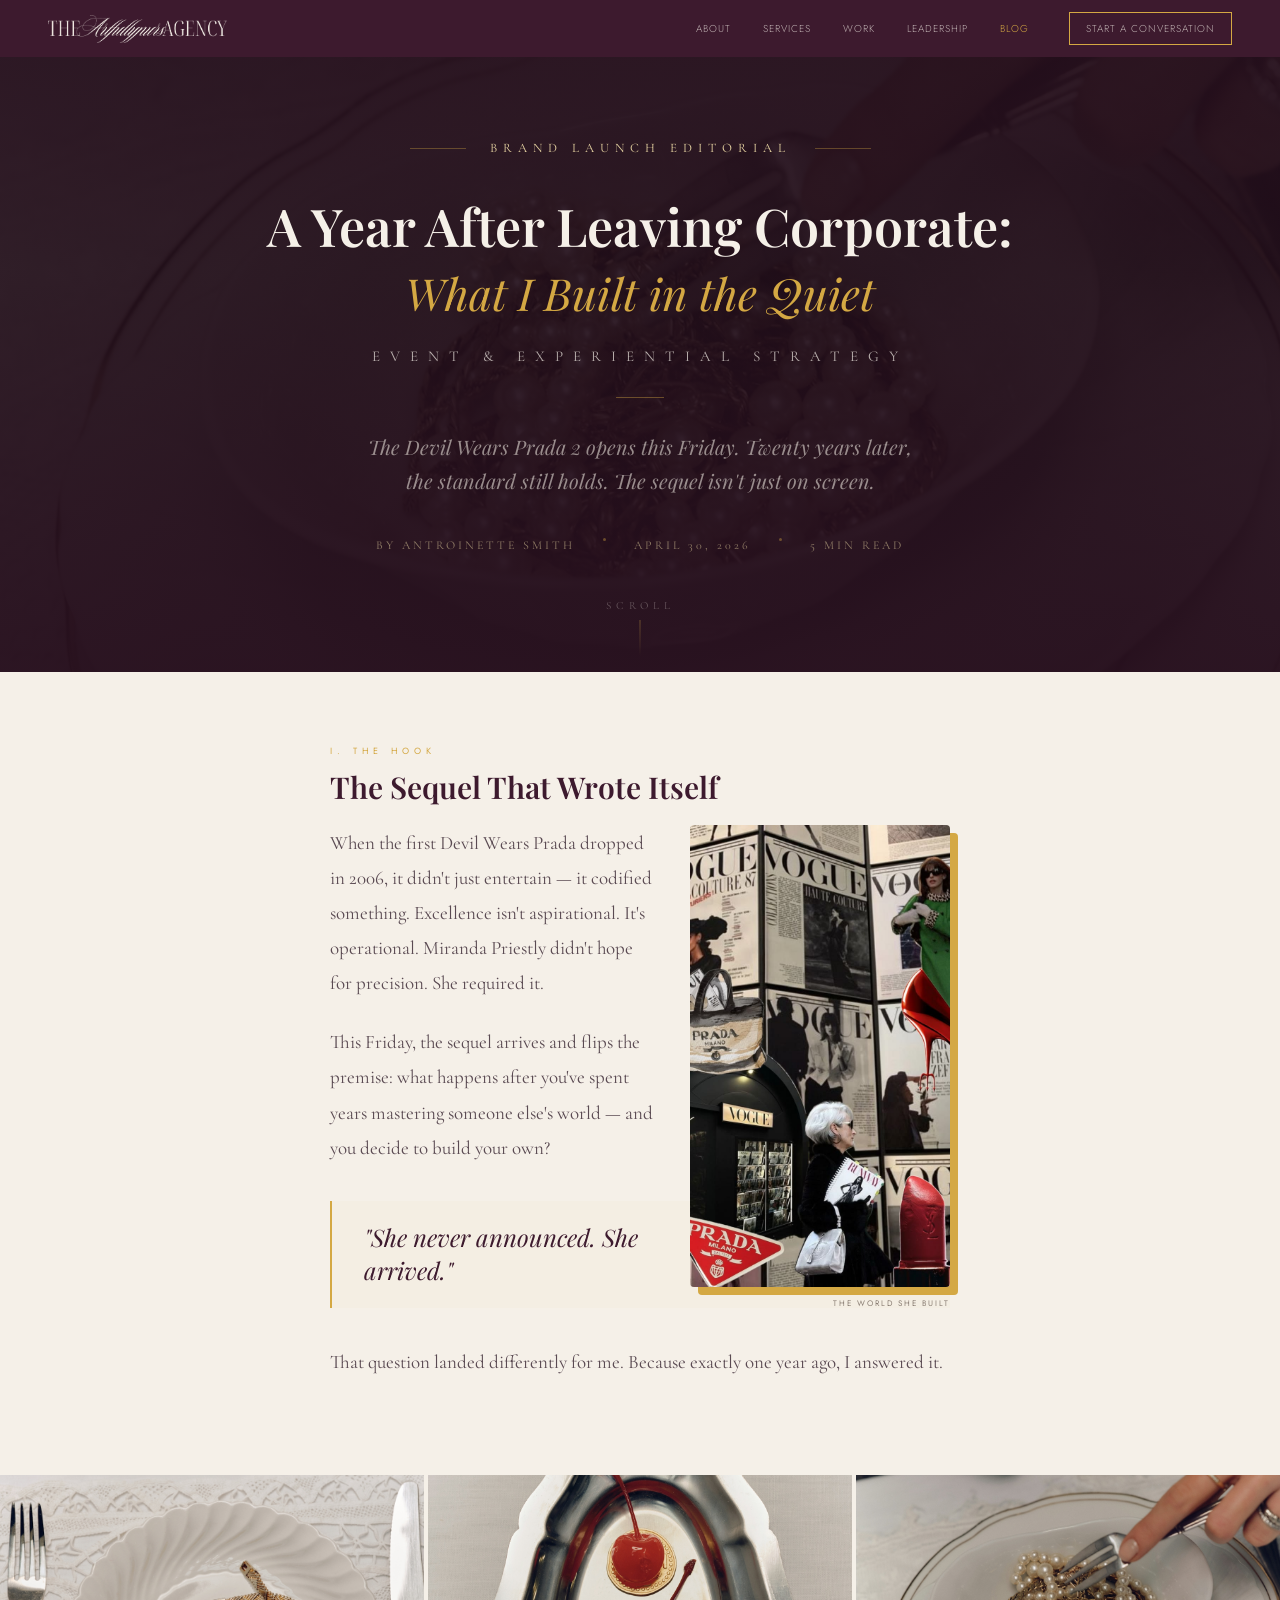
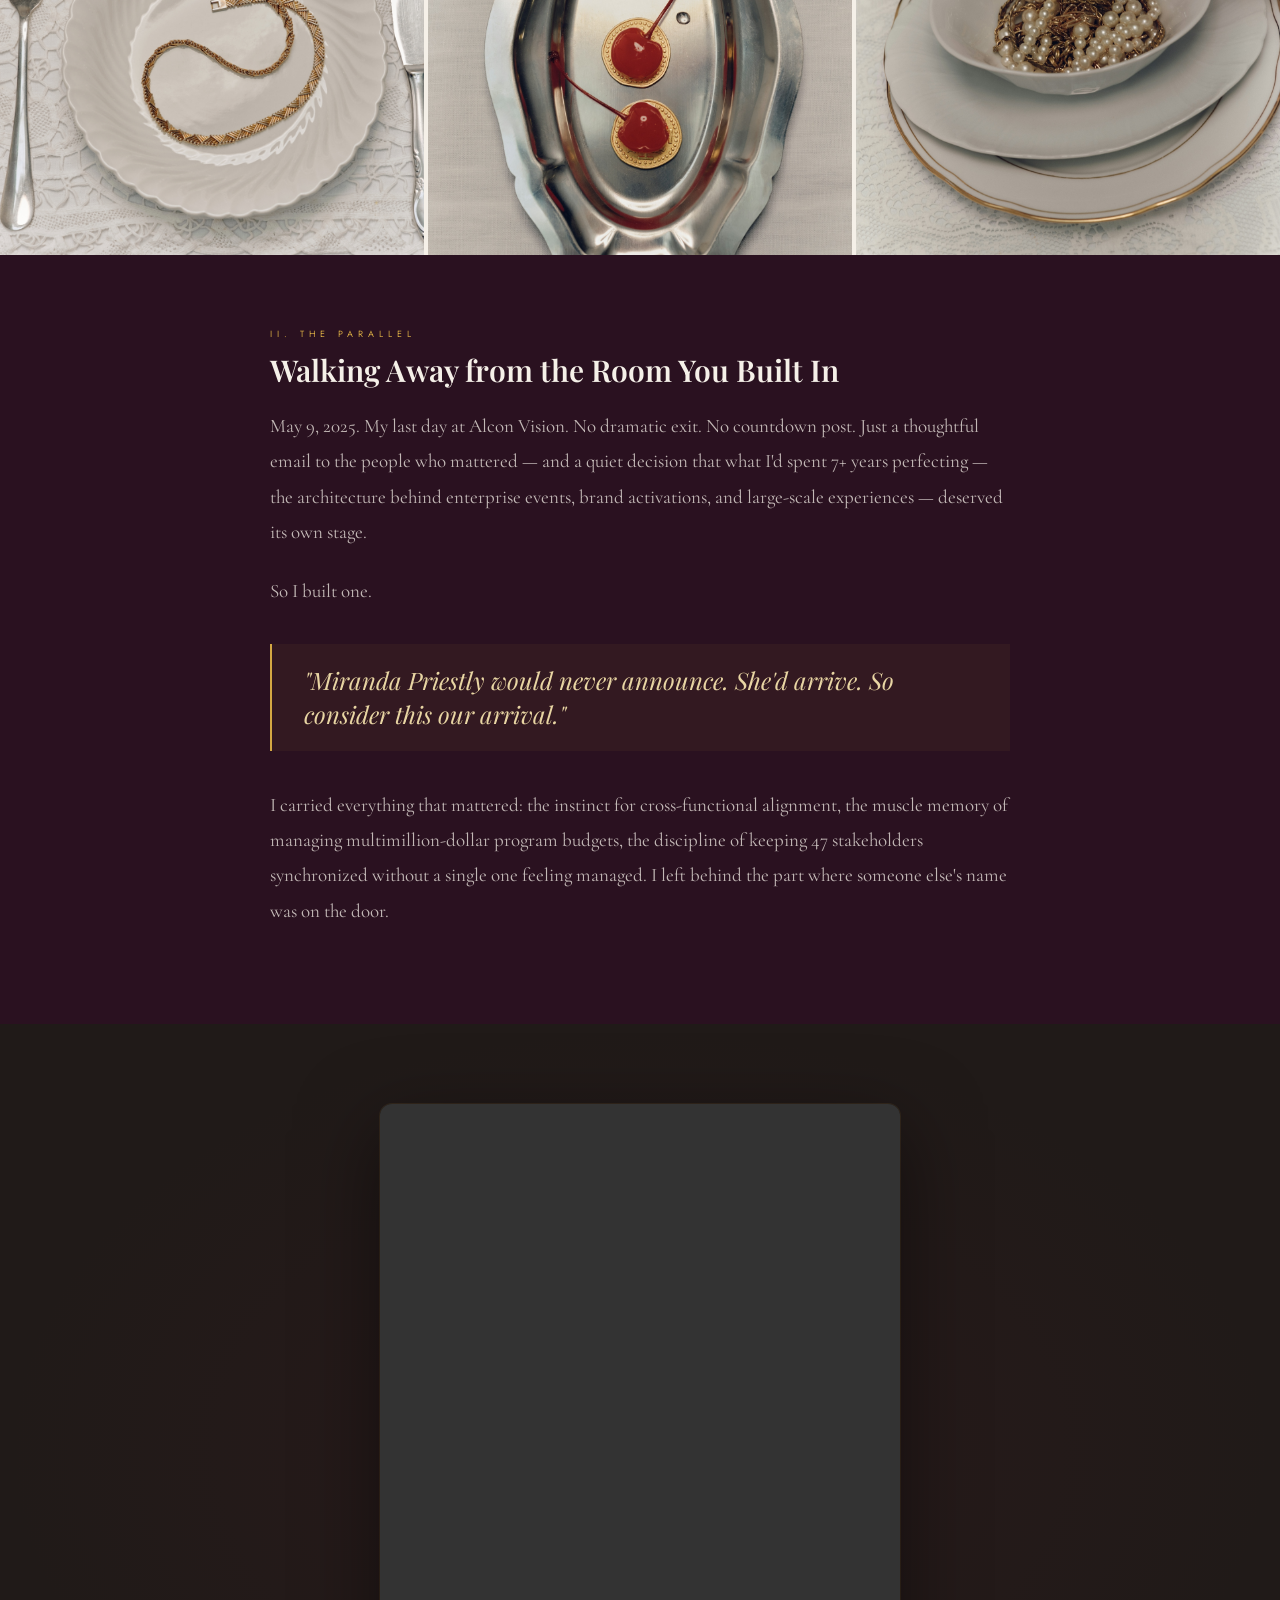
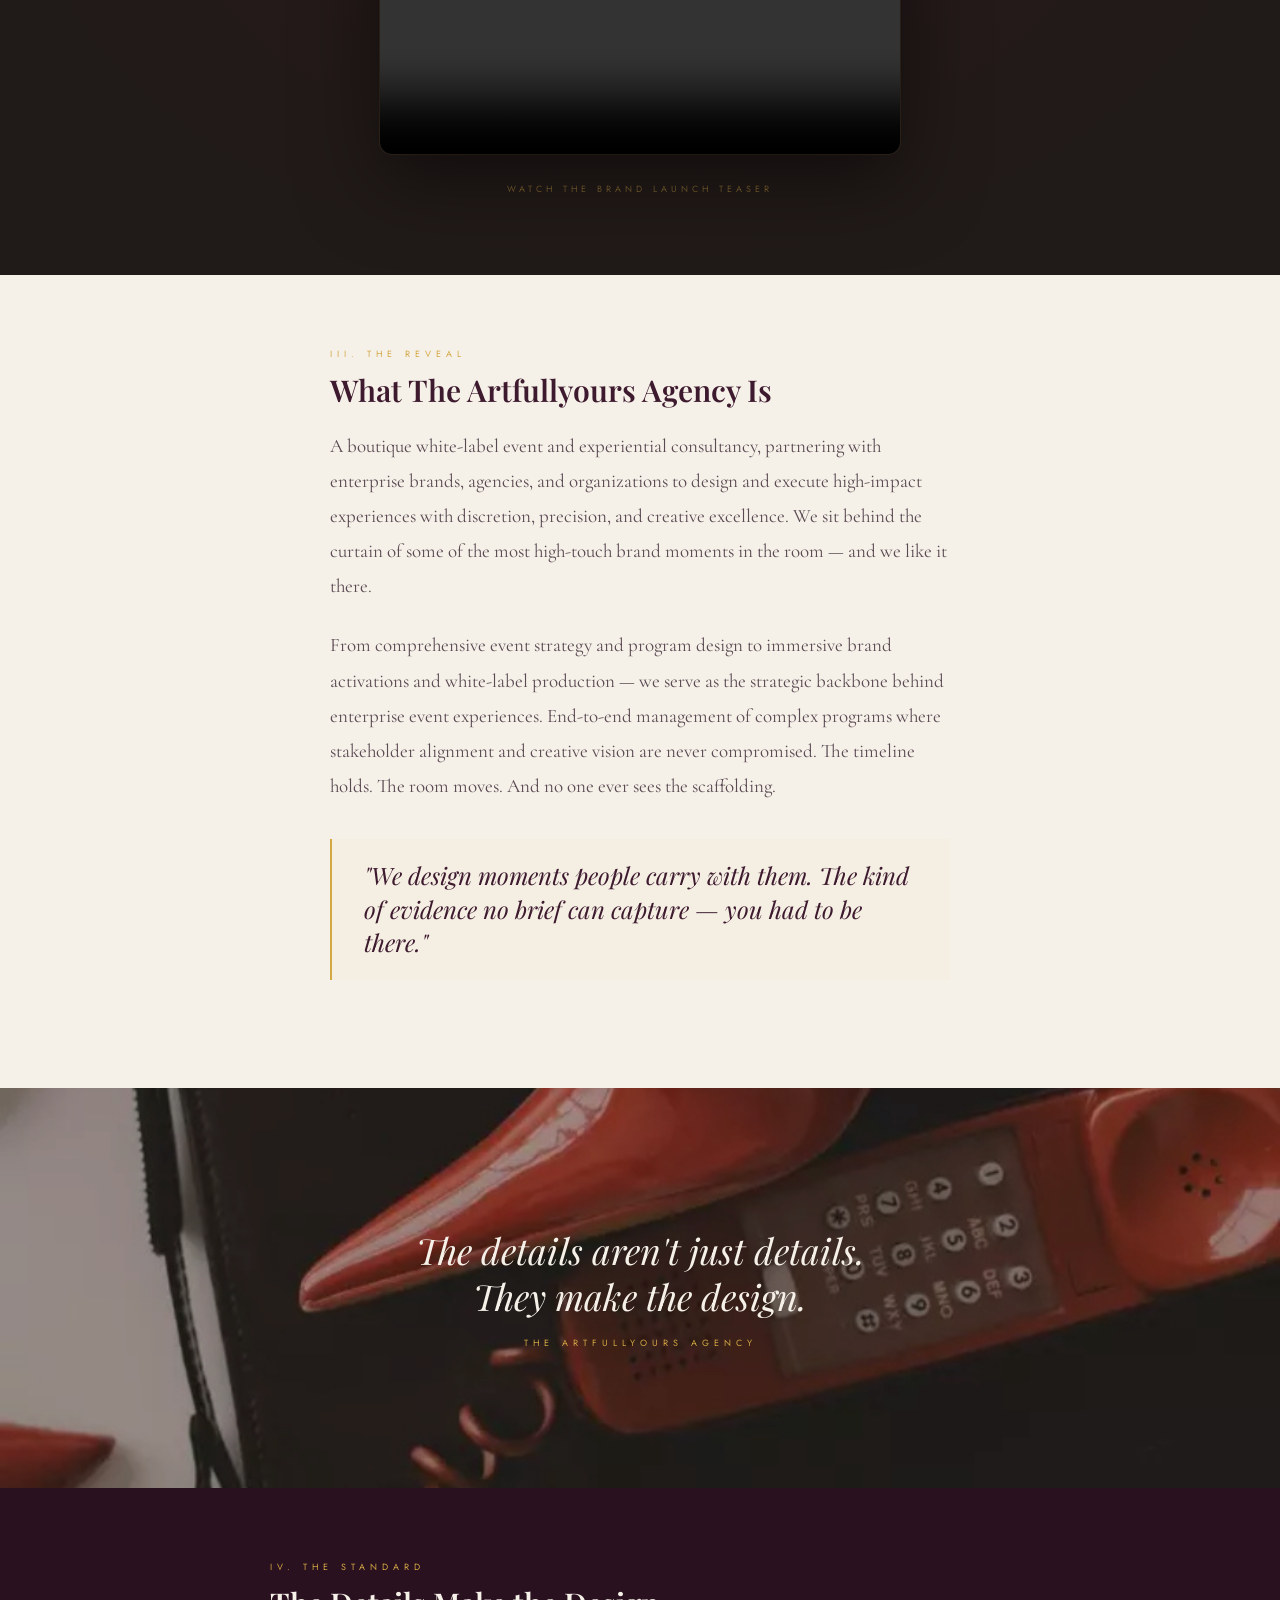
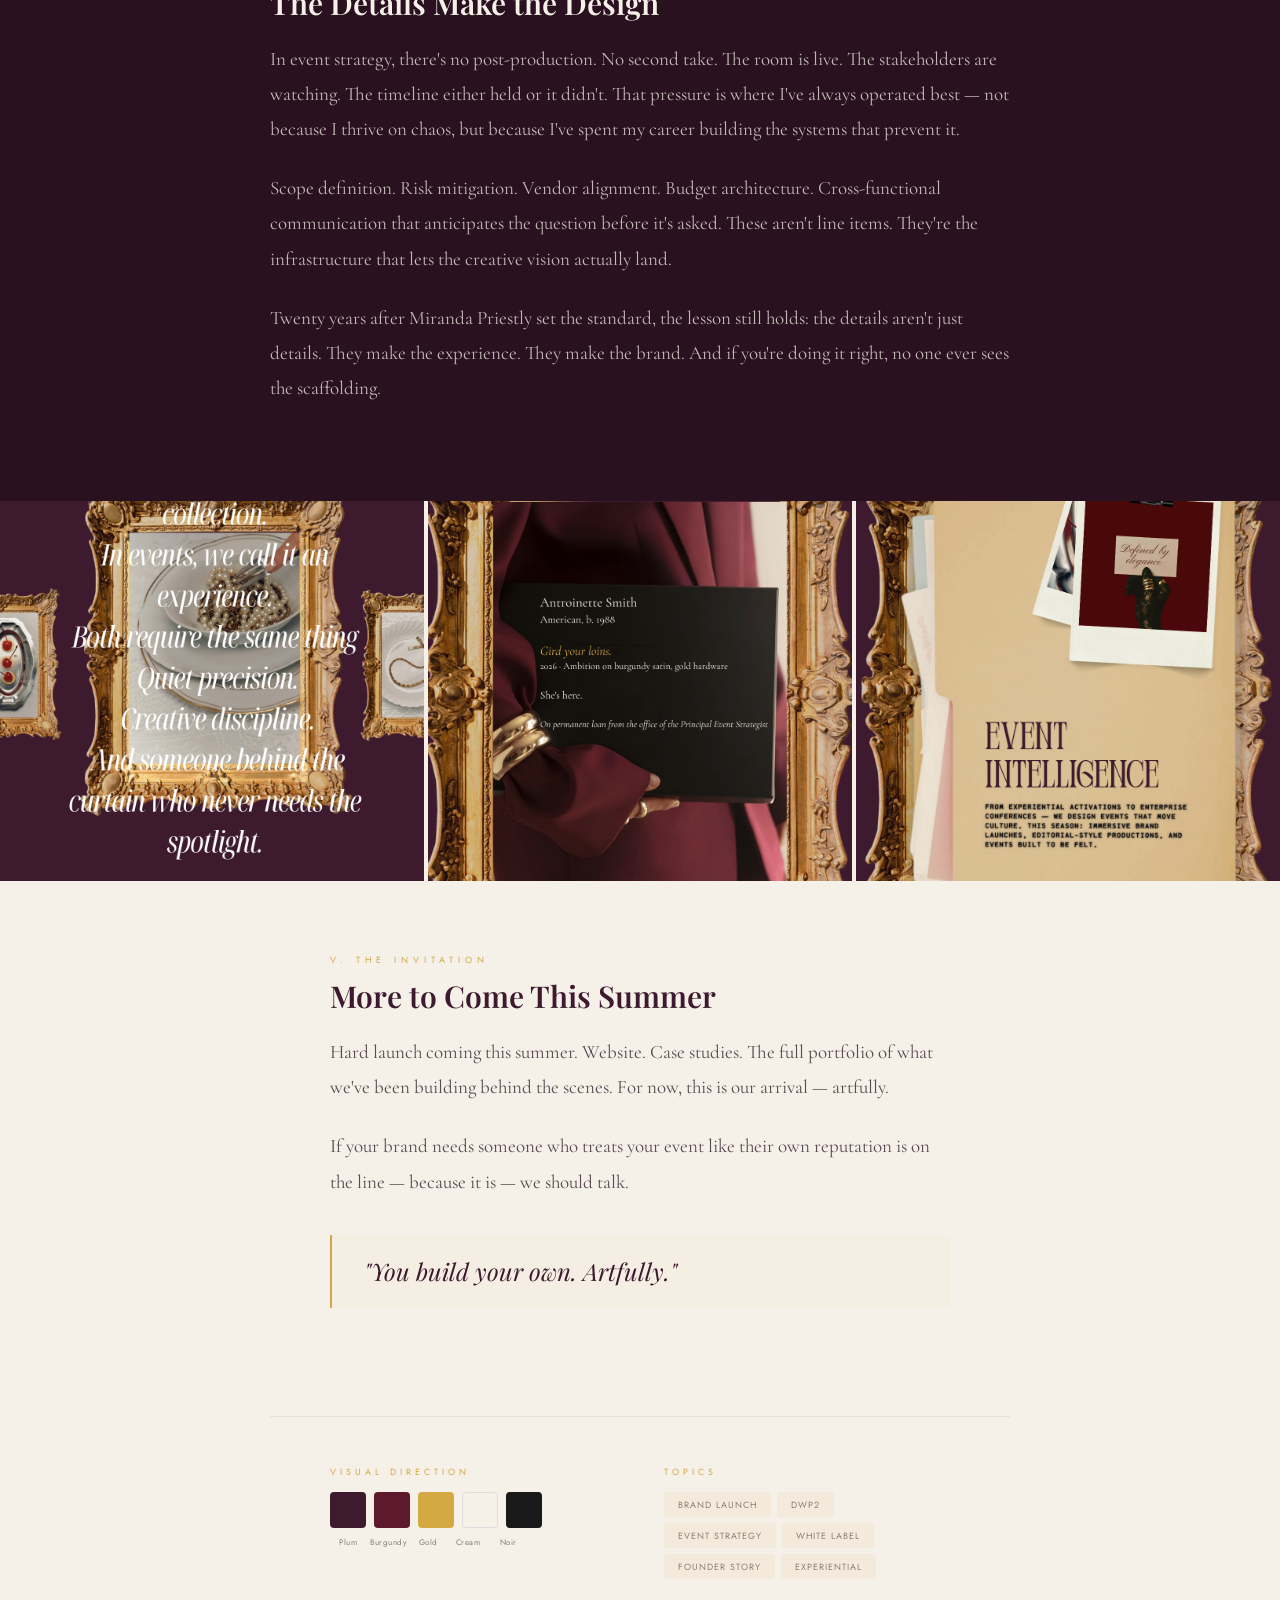
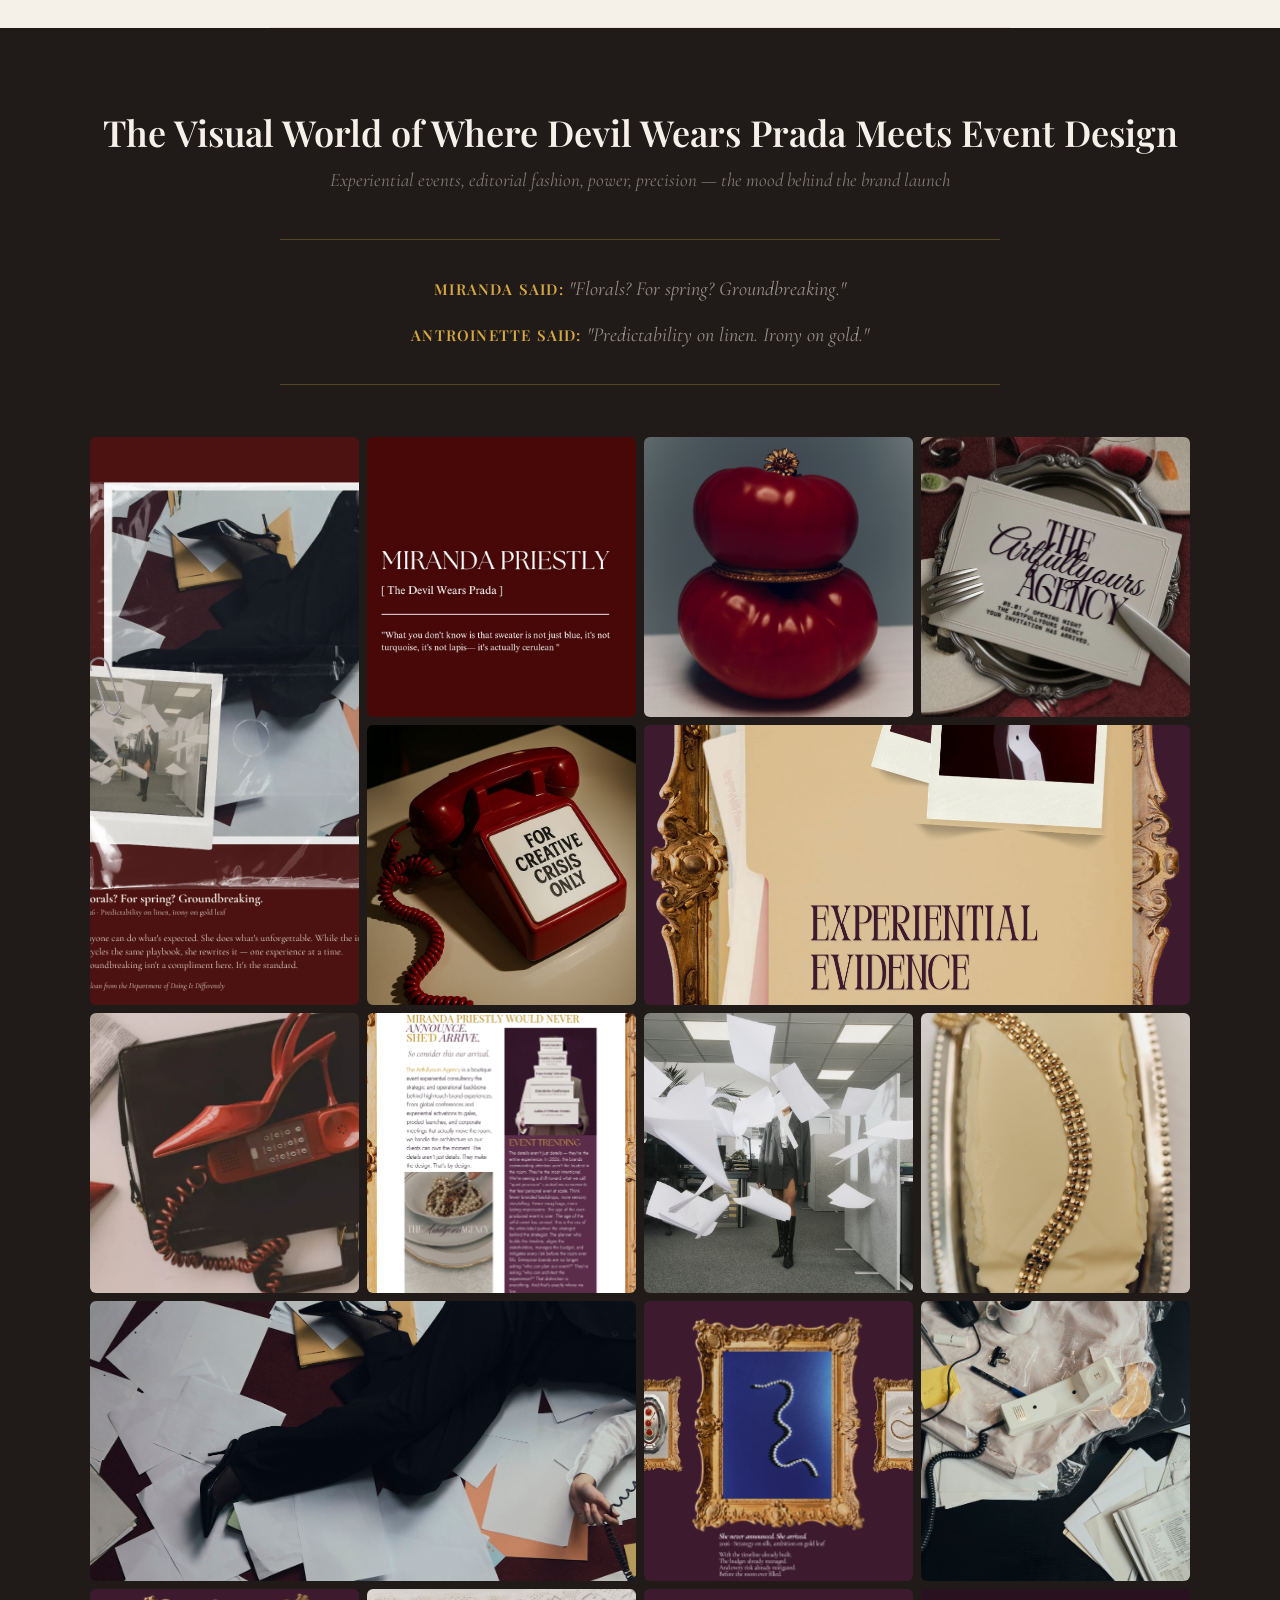
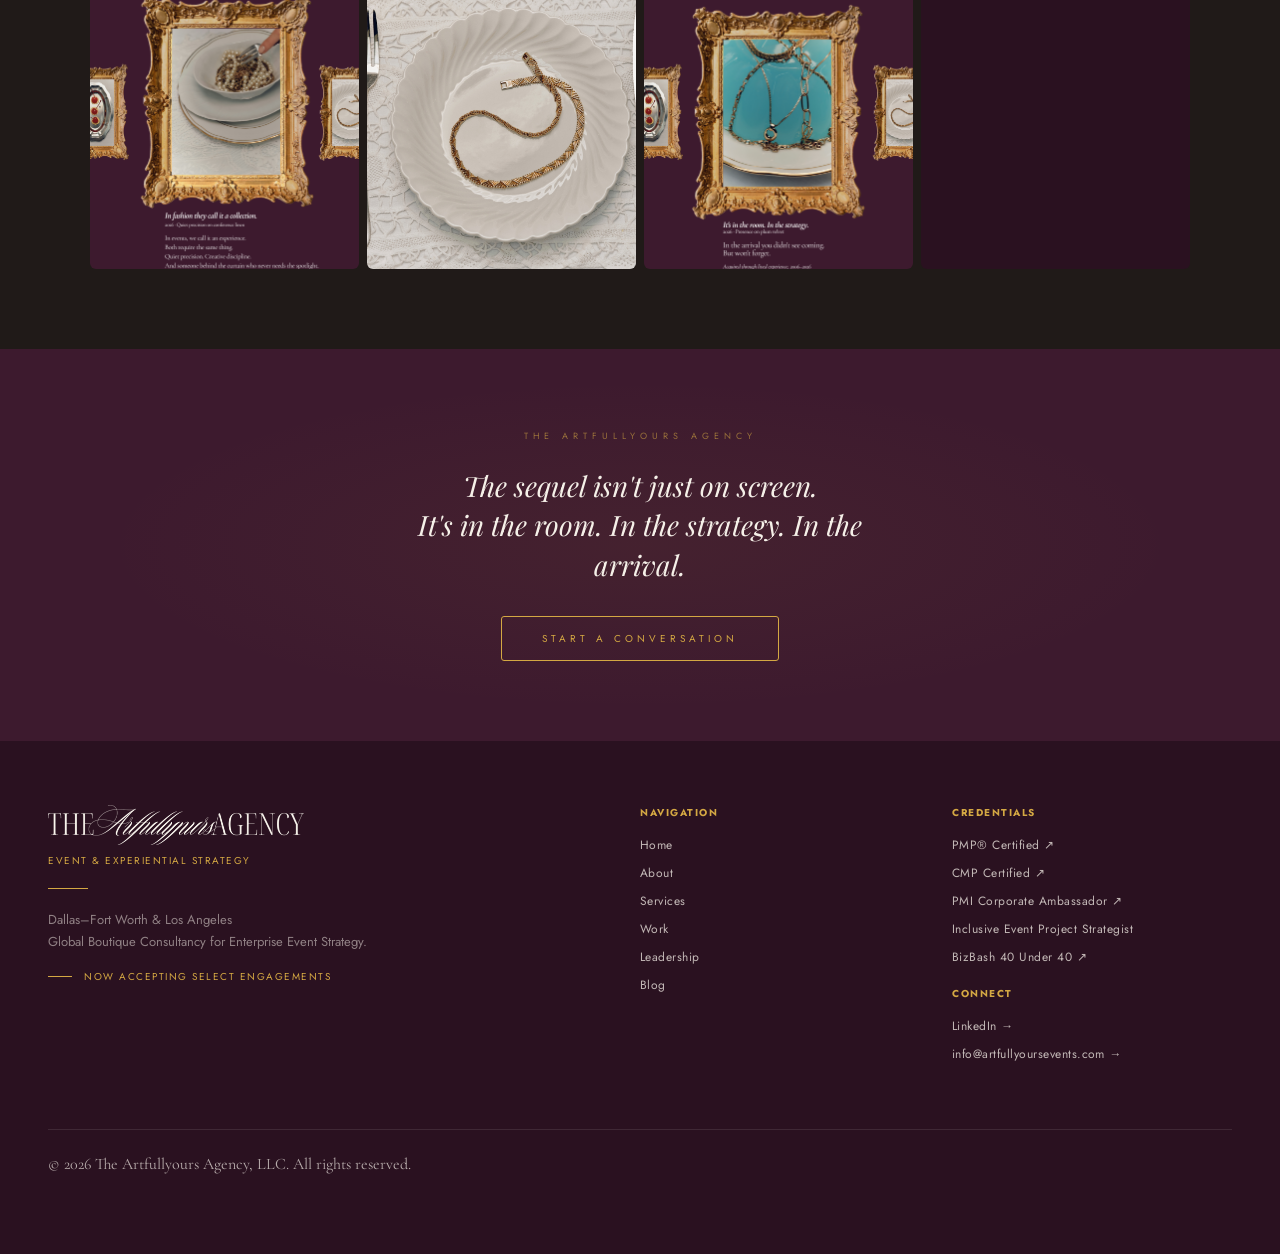
==== blog/index.html @ 6abb4729 "Add quotation marks around Antroinette quote" ====
<!DOCTYPE html>
<html lang="en">
<head>
  <!-- Google tag (gtag.js) -->
  <script async src="https://www.googletagmanager.com/gtag/js?id=G-5F2Q272PZY"></script>
  <script>
      window.dataLayer = window.dataLayer || [];
      function gtag(){dataLayer.push(arguments);}
      gtag('js', new Date());
      gtag('config', 'G-5F2Q272PZY');
  </script>
      <meta charset="UTF-8">
<meta name="viewport" content="width=device-width, initial-scale=1.0">
<title>A Year After Leaving Corporate: What I Built in the Quiet | The Artfullyours Agency</title>
<meta name="description" content="The Devil Wears Prada 2 opens this Friday. Twenty years later, the standard still holds. The sequel isn't just on screen — it's in the room. A brand launch editorial by Antroinette Smith, Founder of The Artfullyours Agency.">
<meta property="og:title" content="A Year After Leaving Corporate: What I Built in the Quiet">
<meta property="og:description" content="The Devil Wears Prada 2 opens this Friday. The sequel isn't just on screen. A brand launch editorial by The Artfullyours Agency.">
<meta property="og:type" content="article">
<meta property="og:site_name" content="The Artfullyours Agency">
<link rel="icon" type="image/png" href="[data-uri]" />
<style>
  @import url('https://fonts.googleapis.com/css2?family=Cormorant+Garamond:ital,wght@0,300;0,400;0,500;0,600;0,700;1,300;1,400&family=Playfair+Display:ital,wght@0,400;0,500;0,600;0,700;0,800;1,400;1,500&family=Jost:wght@300;400;500;600&display=swap');

  :root {
    --plum: #3D1A2E;
    --plum-deep: #2A1120;
    --burgundy: #5C1A2A;
    --cream: #F5F0E8;
    --cream-dark: #E8DFD0;
    --gold: #D4A843;
    --gold-pale: #E8D5A3;
    --noir: #1A1A1A;
    --noir-warm: #201A18;
    --warm-gray: #8A7E74;
    --body-text: #5a4a52;
  }

  * { margin: 0; padding: 0; box-sizing: border-box; }

  body {
    background: var(--cream);
    color: var(--plum);
    font-family: 'Cormorant Garamond', Georgia, serif;
    -webkit-font-smoothing: antialiased;
  }

  /* ===== SITE HEADER (matches main site) ===== */
  .site-header {
    position: fixed; top: 0; left: 0; right: 0; z-index: 100;
    background: var(--plum);
    padding: 12px 0;
    transition: all 0.5s;
  }
  .header-inner {
    max-width: 1280px; margin: 0 auto;
    padding: 0 24px;
    display: flex; align-items: center; justify-content: space-between;
  }
  @media (min-width: 768px) { .header-inner { padding: 0 48px; } }
  .nav-logo-img { height: 28px; width: auto; display: block; }
  .site-nav {
    display: flex; align-items: center; gap: 20px;
  }
  @media (min-width: 1280px) { .site-nav { gap: 32px; } }
  .site-nav a {
    font-family: 'Jost', sans-serif; font-size: 10px;
    letter-spacing: 0.1em; text-transform: uppercase;
    font-weight: 300; white-space: nowrap;
    color: rgba(245,240,232,0.7); text-decoration: none;
    transition: color 0.3s;
  }
  .site-nav a:hover { color: var(--gold-pale); }
  .site-nav a.active { color: var(--gold); }
  .nav-cta {
    font-family: 'Jost', sans-serif; font-size: 10px;
    letter-spacing: 0.1em; text-transform: uppercase;
    font-weight: 300; white-space: nowrap;
    color: var(--gold); background: transparent;
    padding: 8px 16px; text-decoration: none;
    border: 1px solid var(--gold);
    transition: all 0.3s; margin-left: 8px;
  }
  .nav-cta:hover { background: var(--gold); color: var(--plum); }
  .mobile-toggle { display: none; }
  @media (max-width: 1023px) {
    .site-nav { display: none; }
    .mobile-toggle {
      display: flex; flex-direction: column; gap: 6px; padding: 4px;
      background: none; border: none; cursor: pointer;
    }
    .mobile-toggle span {
      display: block; height: 1px; width: 24px;
      background: rgba(245,240,232,0.7);
    }
    .nav-cta-desktop { display: none; }
  }

  /* ===== CINEMATIC HERO (matches main site) ===== */
  .hero-cinematic {
    min-height: 620px;
    display: flex; align-items: center; justify-content: center;
    text-align: center;
    position: relative;
    overflow: hidden;
    padding: 140px 60px 120px;
    background: var(--plum-deep);
  }
  .hero-cinematic__bg {
    position: absolute; inset: 0;
    background: url('images/eat-rich-gold.jpg') center 30% / cover no-repeat;
    filter: brightness(0.3) saturate(0.7);
    transform: scale(1.05);
    transition: transform 8s ease-out;
  }
  .hero-cinematic::after {
    content: '';
    position: absolute; inset: 0;
    background: linear-gradient(180deg, rgba(42,17,32,0.85) 0%, rgba(42,17,32,0.7) 40%, rgba(42,17,32,0.9) 100%);
    pointer-events: none;
  }
  .hero-cinematic__content {
    position: relative; z-index: 2;
    max-width: 860px; margin: 0 auto;
  }
  .hero-kicker {
    font-family: 'Cormorant Garamond', serif; font-size: 13px;
    letter-spacing: 6px; text-transform: uppercase; color: var(--gold-pale);
    margin-bottom: 40px;
    position: relative;
    display: flex; align-items: center; justify-content: center; gap: 24px;
  }
  .hero-kicker::before, .hero-kicker::after {
    content: ''; width: 56px; height: 1px; background: var(--gold); opacity: 0.35;
  }
  .hero-cinematic h1 {
    font-family: 'Playfair Display', serif; font-size: 52px; font-weight: 600;
    color: var(--cream); line-height: 1.15; margin-bottom: 28px;
    max-width: 780px; margin-left: auto; margin-right: auto;
    position: relative;
  }
  .hero-cinematic h1 em {
    font-style: italic; color: var(--gold);
    display: block; margin-top: 12px;
    font-size: 0.85em; font-weight: 400;
  }
  .hero-subtitle {
    font-family: 'Cormorant Garamond', serif; font-size: 15px;
    letter-spacing: 10px; text-transform: uppercase;
    color: var(--cream); opacity: 0.7;
    margin-bottom: 32px;
  }
  .hero-divider {
    width: 48px; height: 1px;
    background: var(--gold); opacity: 0.4;
    margin: 0 auto 32px;
  }
  .hero-deck {
    font-family: 'Playfair Display', serif; font-size: 20px;
    font-style: italic; color: rgba(245,240,232,0.55); line-height: 1.7;
    max-width: 560px; margin: 0 auto 40px;
    position: relative;
  }
  .hero-meta {
    display: flex; gap: 28px; justify-content: center;
    font-family: 'Cormorant Garamond', serif; font-size: 12px;
    letter-spacing: 3px; text-transform: uppercase; color: rgba(232,213,163,0.55);
    position: relative;
  }
  .hero-meta span { display: flex; align-items: center; gap: 8px; }
  .hero-meta .dot { width: 3px; height: 3px; border-radius: 50%; background: var(--gold); opacity: 0.4; }
  .hero-scroll {
    position: absolute; bottom: 16px; left: 50%; transform: translateX(-50%);
    z-index: 2;
    font-family: 'Cormorant Garamond', serif; font-size: 11px;
    letter-spacing: 5px; text-transform: uppercase;
    color: rgba(245,240,232,0.3);
    display: flex; flex-direction: column; align-items: center; gap: 8px;
  }
  .hero-scroll::after {
    content: ''; width: 1px; height: 36px;
    background: linear-gradient(to bottom, rgba(212,168,67,0.4), transparent);
  }

  /* ===== VIDEO HERO SECTION ===== */
  .video-section {
    background: var(--noir-warm);
    padding: 80px 60px;
    position: relative;
  }
  .video-section::before {
    content: '';
    position: absolute; inset: 0;
    background: radial-gradient(ellipse at center, rgba(92,26,42,0.15) 0%, transparent 70%);
    pointer-events: none;
  }
  .video-container {
    max-width: 520px; margin: 0 auto;
    position: relative;
  }
  .video-frame {
    border-radius: 12px; overflow: hidden;
    box-shadow: 0 24px 80px rgba(0,0,0,0.5), 0 0 0 1px rgba(212,168,67,0.1);
    position: relative;
    aspect-ratio: 4/5;
    background: var(--noir);
  }
  .video-frame video {
    width: 100%; height: 100%; object-fit: cover;
    display: block;
  }
  .video-caption {
    text-align: center; margin-top: 28px;
    font-family: 'Jost', sans-serif; font-size: 9px;
    letter-spacing: 4px; text-transform: uppercase; color: rgba(212,168,67,0.5);
  }

  /* ===== ARTICLE SECTIONS ===== */
  .article-section {
    max-width: 740px; margin: 0 auto;
    padding: 72px 60px;
  }
  .editorial-float {
    float: right; width: 260px; margin: 0 0 20px 32px;
    position: relative;
  }
  .editorial-float img {
    width: 100%; display: block; border-radius: 4px;
    box-shadow: 8px 8px 0 var(--gold);
  }
  .editorial-float-caption {
    font-family: 'Jost', sans-serif; font-size: 8px;
    letter-spacing: 2px; text-transform: uppercase; color: var(--warm-gray);
    margin-top: 10px; text-align: right;
  }
  .article-section.on-dark {
    max-width: 100%; background: var(--plum-deep);
    color: var(--cream);
  }
  .article-section.on-dark .section-inner {
    max-width: 740px; margin: 0 auto;
  }
  .section-kicker {
    font-family: 'Jost', sans-serif; font-size: 9px;
    letter-spacing: 5px; text-transform: uppercase; color: var(--gold);
    margin-bottom: 12px;
  }
  .section-title {
    font-family: 'Playfair Display', serif; font-size: 30px;
    font-weight: 600; color: var(--plum); margin-bottom: 20px; line-height: 1.2;
  }
  .on-dark .section-title { color: var(--cream); }
  .body-text {
    font-size: 19px; color: var(--body-text); line-height: 1.85; margin-bottom: 24px;
  }
  .on-dark .body-text { color: rgba(245,240,232,0.75); }
  .pullquote {
    border-left: 2px solid var(--gold); padding: 20px 32px; margin: 36px 0;
    background: rgba(212,168,67,0.03);
    font-family: 'Playfair Display', serif; font-size: 24px;
    font-style: italic; color: var(--plum); line-height: 1.4;
  }
  .on-dark .pullquote {
    background: rgba(212,168,67,0.05);
    color: var(--gold-pale);
  }

  /* ===== CINEMATIC IMAGE BREAK ===== */
  .image-break {
    display: grid; grid-template-columns: 1fr 1fr 1fr; gap: 4px;
    max-height: 380px; overflow: hidden;
  }
  .image-break img {
    width: 100%; height: 380px; object-fit: cover; display: block;
    transition: transform 0.6s ease;
  }
  .image-break img:hover { transform: scale(1.03); }
  .image-break-full {
    max-height: 400px; overflow: hidden; position: relative;
  }
  .image-break-full img {
    width: 100%; height: 400px; object-fit: cover;
    display: block; filter: brightness(0.7);
    animation: ken-burns-pan 25s ease-in-out infinite alternate;
    transform-origin: center center;
  }
  @keyframes ken-burns-pan {
    0% {
      transform: scale(1.02);
      object-position: 20% 40%;
    }
    50% {
      transform: scale(1.0);
      object-position: 50% 50%;
    }
    100% {
      transform: scale(1.02);
      object-position: 80% 45%;
    }
  }
  .image-break-full .overlay-text {
    position: absolute; inset: 0;
    display: flex; flex-direction: column;
    align-items: center; justify-content: center;
    text-align: center;
  }
  .image-break-full .overlay-text .big {
    font-family: 'Playfair Display', serif; font-size: 36px;
    font-style: italic; color: var(--cream); line-height: 1.3;
  }
  .image-break-full .overlay-text .small {
    font-family: 'Jost', sans-serif; font-size: 9px;
    letter-spacing: 5px; text-transform: uppercase;
    color: var(--gold); margin-top: 16px;
  }


    .mood-quote {
          text-align: center; max-width: 720px; margin: 0 auto 52px; padding: 32px 24px;
          border-top: 1px solid rgba(212,168,67,0.3); border-bottom: 1px solid rgba(212,168,67,0.3);
    }
    .mood-quote .quote-line {
          font-family: 'Cormorant Garamond', serif; font-size: 20px;
          font-style: italic; line-height: 1.7; color: rgba(245,240,232,0.7);
    }
    .mood-quote .quote-name {
          font-family: 'Playfair Display', serif; font-weight: 600;
          font-style: normal; color: var(--gold); font-size: 15px;
          letter-spacing: 0.08em; text-transform: uppercase;
    }
    .mood-quote .quote-text {
          font-style: italic; color: rgba(245,240,232,0.55);
    }
  /* ===== MOOD BOARD SECTION ===== */
  .mood-section {
    background: var(--noir-warm); padding: 80px 60px;
  }
  .mood-header {
    text-align: center; margin-bottom: 48px;
  }
  .mood-header h2 {
    font-family: 'Playfair Display', serif; font-size: 36px;
    font-weight: 600; color: var(--cream); margin-bottom: 12px;
  }
  .mood-header p {
    font-family: 'Cormorant Garamond', serif; font-size: 19px;
    font-style: italic; color: rgba(245,240,232,0.45);
  }
  .mood-grid {
    max-width: 1100px; margin: 0 auto;
    display: grid;
    grid-template-columns: repeat(4, 1fr);
    grid-auto-rows: 280px;
    gap: 8px;
  }
  .mood-tile {
    border-radius: 6px; overflow: hidden; position: relative;
    background: var(--plum-deep); cursor: pointer;
  }
  .mood-tile img, .mood-tile video {
    width: 100%; height: 100%; object-fit: cover;
    display: block; transition: transform 0.5s ease, filter 0.5s ease;
  }
  .mood-tile:hover img, .mood-tile:hover video { transform: scale(1.06); filter: brightness(1.1); }
  .mood-tile.wide { grid-column: span 2; }
  .mood-tile.tall { grid-row: span 2; }
  .mood-tile-label {
    position: absolute; bottom: 0; left: 0; right: 0;
    background: linear-gradient(transparent, rgba(42,17,32,0.9));
    padding: 28px 14px 12px;
    font-family: 'Jost', sans-serif; font-size: 8px;
    letter-spacing: 2.5px; text-transform: uppercase; color: var(--gold-pale);
    opacity: 0; transition: opacity 0.3s;
  }
  .mood-tile:hover .mood-tile-label { opacity: 1; }

  /* ===== LIGHTBOX ===== */
  .lightbox-overlay {
    display: none; position: fixed; inset: 0; z-index: 9999;
    background: rgba(10,6,8,0.94);
    align-items: center; justify-content: center;
    padding: 40px;
    cursor: pointer;
    opacity: 0; transition: opacity 0.35s ease;
  }
  .lightbox-overlay.active { display: flex; opacity: 1; pointer-events: auto; }
  .lightbox-overlay.visible { opacity: 1; }
  .lightbox-inner {
    display: flex; gap: 40px; max-width: 1100px; max-height: 85vh;
    align-items: center; cursor: default;
  }
  .lightbox-img-wrap {
    flex: 1 1 60%; display: flex; align-items: center; justify-content: center;
    max-height: 85vh;
  }
  .lightbox-img-wrap img, .lightbox-img-wrap video {
    max-width: 100%; max-height: 80vh; object-fit: contain;
    border-radius: 4px; box-shadow: 0 8px 60px rgba(0,0,0,0.5);
  }
  .lightbox-label {
    flex: 0 0 280px;
    color: var(--cream);
    padding: 20px 0;
  }
  .lightbox-label .lb-title {
    font-family: 'Playfair Display', serif; font-size: 24px;
    font-style: italic; color: var(--cream); margin-bottom: 8px;
    line-height: 1.3;
  }
  .lightbox-label .lb-artist {
    font-family: 'Jost', sans-serif; font-size: 11px;
    letter-spacing: 2px; text-transform: uppercase;
    color: var(--gold); margin-bottom: 16px;
  }
  .lightbox-label .lb-desc {
    font-family: 'Cormorant Garamond', serif; font-size: 17px;
    color: rgba(245,240,232,0.75); line-height: 1.6;
    font-style: italic;
  }
  .lightbox-label .lb-collection {
    font-family: 'Jost', sans-serif; font-size: 9px;
    letter-spacing: 3px; text-transform: uppercase;
    color: rgba(212,168,67,0.5); margin-top: 20px;
    padding-top: 16px; border-top: 1px solid rgba(212,168,67,0.15);
  }
  .lightbox-close {
    position: fixed; top: 24px; right: 32px;
    font-family: 'Jost', sans-serif; font-size: 11px;
    letter-spacing: 4px; text-transform: uppercase;
    color: var(--gold); cursor: pointer;
    background: none; border: 1px solid rgba(212,168,67,0.3);
    padding: 8px 20px; border-radius: 3px;
    transition: all 0.3s; z-index: 10000;
  }
  .lightbox-close:hover { background: var(--gold); color: var(--plum); }
  .lightbox-nav {
    position: fixed; top: 50%; transform: translateY(-50%);
    font-size: 28px; color: var(--gold); cursor: pointer;
    background: none; border: none; padding: 16px;
    opacity: 0.5; transition: opacity 0.3s; z-index: 10000;
  }
  .lightbox-nav:hover { opacity: 1; }
  .lightbox-prev { left: 16px; }
  .lightbox-next { right: 16px; }
  [data-lightbox] { cursor: pointer; }
  @media (max-width: 900px) {
    .lightbox-inner { flex-direction: column; gap: 20px; }
    .lightbox-label { flex: 0 0 auto; }
    .lightbox-overlay { padding: 20px; }
  }

  /* ===== SIDEBAR STRIP ===== */
  .sidebar-strip {
    max-width: 740px; margin: 0 auto;
    padding: 48px 60px;
    display: flex; gap: 48px; align-items: flex-start;
    border-top: 1px solid rgba(61,26,46,0.08);
    border-bottom: 1px solid rgba(61,26,46,0.08);
  }
  .sidebar-block { flex: 1; }
  .sidebar-title {
    font-family: 'Jost', sans-serif; font-size: 9px;
    letter-spacing: 4px; text-transform: uppercase; color: var(--gold);
    margin-bottom: 14px;
  }
  .palette-row { display: flex; gap: 8px; margin-bottom: 8px; flex-wrap: wrap; }
  .color-swatch {
    width: 36px; height: 36px; border-radius: 4px; cursor: pointer;
    transition: transform 0.2s ease, box-shadow 0.2s ease;
    position: relative;
  }
  .color-swatch:hover { transform: scale(1.12); box-shadow: 0 3px 12px rgba(0,0,0,0.2); }
  .color-swatch[data-color="#F5F0E8"] { border: 1px solid #ddd; }
  .palette-labels {
    font-family: 'Jost', sans-serif; font-size: 8px; color: var(--warm-gray);
    letter-spacing: 0.5px; display: flex; gap: 4px; flex-wrap: wrap;
  }
  .palette-labels span { width: 36px; text-align: center; }
  /* Pantone popup card */
  .pantone-overlay {
    display: none; position: fixed; top: 0; left: 0; right: 0; bottom: 0;
    background: rgba(0,0,0,0.5); z-index: 1000;
    animation: pantone-fade-in 0.3s ease;
    justify-content: center; align-items: center;
  }
  .pantone-overlay.active { display: flex; }
  @keyframes pantone-fade-in { from { opacity: 0; } to { opacity: 1; } }
  .pantone-popup {
    width: 180px; background: #fff; border-radius: 6px; overflow: hidden;
    box-shadow: 0 20px 60px rgba(0,0,0,0.4);
    animation: pantone-pop 0.35s cubic-bezier(0.34,1.56,0.64,1);
  }
  @keyframes pantone-pop { from { transform: scale(0.6); opacity: 0; } to { transform: scale(1); opacity: 1; } }
  .pantone-popup-color { width: 100%; aspect-ratio: 1 / 1; }
  .pantone-popup-info { padding: 14px 16px 18px; }
  .pantone-popup .pantone-logo {
    font-family: 'Jost', sans-serif; font-weight: 600; font-size: 11px;
    letter-spacing: 0.5px; color: #1a1a1a; line-height: 1; margin-bottom: 4px;
  }
  .pantone-popup .pantone-code {
    font-family: 'Jost', sans-serif; font-weight: 400; font-size: 10px;
    color: #555; line-height: 1.5;
  }
  .pantone-popup .pantone-name {
    font-family: 'Jost', sans-serif; font-weight: 500; font-size: 10px;
    color: #1a1a1a; letter-spacing: 0.3px; line-height: 1.4; margin-bottom: 8px;
  }
  .pantone-popup .pantone-specs {
    padding-top: 8px; border-top: 1px solid #eee;
  }
  .pantone-popup .pantone-spec-line {
    font-family: 'Jost', sans-serif; font-weight: 400; font-size: 9px;
    color: #777; line-height: 1.8; letter-spacing: 0.2px;
  }
  .pantone-popup .pantone-spec-label {
    display: inline-block; width: 36px; font-weight: 500; color: #555;
  }
  .tag-list { display: flex; flex-wrap: wrap; gap: 6px; }
  .tag {
    font-family: 'Jost', sans-serif; font-size: 9px;
    letter-spacing: 1px; text-transform: uppercase;
    padding: 6px 14px; border-radius: 3px;
    background: rgba(212,168,67,0.08); color: var(--warm-gray);
    transition: background 0.2s;
  }
  .tag:hover { background: rgba(212,168,67,0.18); color: var(--plum); }

  /* ===== CTA SECTION ===== */
  .cta-section {
    background: var(--plum);
    padding: 80px 60px;
    text-align: center;
    position: relative;
    overflow: hidden;
  }
  .cta-section::before {
    content: '';
    position: absolute; inset: 0;
    background: radial-gradient(ellipse at center, rgba(212,168,67,0.05) 0%, transparent 60%);
  }
  .cta-kicker {
    font-family: 'Jost', sans-serif; font-size: 9px;
    letter-spacing: 5px; text-transform: uppercase;
    color: var(--gold); margin-bottom: 24px; position: relative;
    opacity: 0.6;
  }
  .cta-text {
    font-family: 'Playfair Display', serif; font-size: 28px;
    font-style: italic; color: var(--cream); line-height: 1.4;
    max-width: 500px; margin: 0 auto 32px;
    position: relative;
  }
  .cta-btn {
    display: inline-block; position: relative;
    font-family: 'Jost', sans-serif; font-size: 10px;
    letter-spacing: 4px; text-transform: uppercase;
    color: var(--gold); border: 1px solid var(--gold);
    padding: 14px 40px; border-radius: 3px;
    text-decoration: none; transition: all 0.3s;
  }
  .cta-btn:hover { background: var(--gold); color: var(--plum); }

  /* ===== FOOTER ===== */
  /* ===== SITE FOOTER (matches main site) ===== */
  .site-footer {
    background: var(--plum-deep);
    color: rgba(245,240,232,0.7);
  }
  .footer-inner {
    max-width: 1280px; margin: 0 auto;
    padding: 64px 24px 80px;
  }
  @media (min-width: 768px) { .footer-inner { padding: 64px 48px 80px; } }
  .footer-grid {
    display: grid; grid-template-columns: 1fr;
    gap: 48px;
  }
  @media (min-width: 768px) {
    .footer-grid { grid-template-columns: 2fr 1fr 1fr; gap: 32px; }
  }
  .footer-brand-col {}
  .footer-logo-img { height: 40px; width: auto; display: block; margin-bottom: 8px; }
  .footer-tagline {
    font-family: 'Jost', sans-serif; font-size: 10px;
    letter-spacing: 0.15em; text-transform: uppercase;
    color: var(--gold); margin-bottom: 20px;
  }
  .footer-divider {
    width: 40px; height: 1px; background: var(--gold); margin-bottom: 20px;
  }
  .footer-location {
    font-family: 'Jost', sans-serif; font-size: 13px;
    color: rgba(245,240,232,0.5); line-height: 1.7;
    margin-bottom: 16px;
  }
  .footer-accepting {
    font-family: 'Jost', sans-serif; font-size: 10px;
    letter-spacing: 0.15em; text-transform: uppercase;
    color: var(--gold); display: flex; align-items: center; gap: 12px;
  }
  .footer-accepting::before {
    content: ''; width: 24px; height: 1px; background: var(--gold);
  }
  .footer-col-title {
    font-family: 'Jost', sans-serif; font-size: 10px;
    letter-spacing: 0.15em; text-transform: uppercase;
    color: var(--gold); margin-bottom: 16px;
  }
  .footer-nav-links {
    list-style: none; padding: 0;
  }
  .footer-nav-links li { margin-bottom: 10px; }
  .footer-nav-links a {
    font-family: 'Jost', sans-serif; font-size: 13px;
    color: rgba(245,240,232,0.5); text-decoration: none;
    transition: color 0.3s;
  }
  .footer-nav-links a:hover { color: var(--gold-pale); }
  .footer-credentials-list {
    list-style: none; padding: 0;
  }
  .footer-credentials-list li {
    font-family: 'Jost', sans-serif; font-size: 13px;
    color: rgba(245,240,232,0.5); margin-bottom: 8px;
  }
  .footer-credentials-list a {
    color: rgba(245,240,232,0.5); text-decoration: none;
    transition: color 0.3s;
  }
  .footer-credentials-list a:hover { color: var(--gold-pale); }
  .footer-connect-title {
    font-family: 'Jost', sans-serif; font-size: 10px;
    letter-spacing: 0.15em; text-transform: uppercase;
    color: var(--gold); margin-top: 24px; margin-bottom: 12px;
  }
  .footer-connect-links {
    list-style: none; padding: 0;
  }
  .footer-connect-links li { margin-bottom: 8px; }
  .footer-connect-links a {
    font-family: 'Jost', sans-serif; font-size: 13px;
    color: rgba(245,240,232,0.5); text-decoration: none;
    transition: color 0.3s;
  }
  .footer-connect-links a:hover { color: var(--gold-pale); }
    .footer-nav h4, .footer-credentials h4 {
    font-family: 'Jost', sans-serif; font-size: 10px;
    letter-spacing: 0.15em; text-transform: uppercase;
    color: var(--gold); margin-bottom: 16px;
  }
  .footer-nav a, .footer-credentials a, .footer-credentials span {
    display: block; font-family: 'Jost', sans-serif; font-size: 12px; letter-spacing: 0.04em;
    color: rgba(245,240,232,0.75); text-decoration: none;
    margin-bottom: 10px; transition: color 0.3s;
  }
  .footer-nav a:hover, .footer-credentials a:hover {
    color: var(--gold);
  }
  .footer-bottom {
    margin-top: 56px; padding-top: 24px;
    border-top: 1px solid rgba(245,240,232,0.1);
    display: flex; flex-direction: column; gap: 12px;
    align-items: center;
  }
  @media (min-width: 768px) {
    .footer-bottom { flex-direction: row; justify-content: space-between; }
  }
  .footer-copyright {
    font-family: 'Jost', sans-serif; font-size: 10px;
    letter-spacing: 0.05em; color: rgba(245,240,232,0.3);
  }
  .footer-cta {
    font-family: 'Jost', sans-serif; font-size: 10px;
    letter-spacing: 0.1em; text-transform: uppercase;
    font-weight: 300; color: var(--gold);
    padding: 10px 24px; text-decoration: none;
    border: 1px solid var(--gold);
    transition: all 0.3s;
  }
  .footer-cta:hover { background: var(--gold); color: var(--plum); }

  /* ===== RESPONSIVE ===== */
  @media (max-width: 900px) {
    nav { padding: 20px 24px; }
    .site-nav { gap: 16px; }
    .site-nav a { font-size: 9px; letter-spacing: 2px; }
    .nav-cta { padding: 8px 16px; font-size: 8px; }
    .hero-cinematic { min-height: 480px; padding: 100px 24px 56px; }
    .hero-cinematic h1 { font-size: 36px; }
    .article-section { padding: 48px 24px; }
    .editorial-float { float: none; width: 100%; margin: 0 0 24px 0; }
    .editorial-float img { box-shadow: 6px 6px 0 var(--gold); }
    .image-break { grid-template-columns: 1fr; max-height: none; }
    .image-break img { height: 240px; }
    .mood-grid { grid-template-columns: repeat(2, 1fr); grid-auto-rows: 200px; }
    .sidebar-strip { flex-direction: column; padding: 36px 24px; gap: 32px; }
    .video-section { padding: 48px 24px; }
    .mood-section { padding: 48px 24px; }
    .cta-section { padding: 56px 24px; }
    @media (max-width: 900px) {
  }
  .hero-scroll { bottom: 8px; }
    .hero-meta { margin-bottom: 36px; }
  }
  @media (max-width: 600px) {
    .site-nav a:not(.active) { display: none; }

      .site-nav.open {
        display: flex;
        flex-direction: column;
        position: fixed;
        top: 0; left: 0; right: 0; bottom: 0;
        background: rgba(30,12,22,0.97);
        z-index: 999;
        align-items: flex-start;
        justify-content: flex-start;
        gap: 16px;
        padding: 100px 24px 40px 40px;
        animation: fadeIn 0.3s ease;
      }
      .site-nav.open a {
        font-size: 10px;
        letter-spacing: 1px;
        font-weight: 300;
        color: var(--cream);
        display: block;
      }
      .site-nav.open a:hover { color: var(--gold); }
      .site-nav.open .nav-cta-desktop {
        display: inline-block;
        margin-top: 12px;
        align-self: flex-start;
      }
      .mobile-toggle.active { position: fixed; top: 20px; right: 24px; z-index: 1000; }
      .mobile-toggle.active span:nth-child(1) {
        transform: rotate(45deg) translate(5px, 5px);
      }
      .mobile-toggle.active span:nth-child(2) { opacity: 0; }
      .mobile-toggle.active span:nth-child(3) {
        transform: rotate(-45deg) translate(5px, -5px);
      }
      @keyframes fadeIn { from { opacity: 0; } to { opacity: 1; } }
    .hero-cinematic { min-height: 400px; }
    .hero-cinematic h1 { font-size: 28px; }
    .hero-kicker { font-size: 11px; letter-spacing: 4px; }
    .hero-subtitle { font-size: 12px; letter-spacing: 6px; }
    .mood-grid { grid-template-columns: 1fr 1fr; grid-auto-rows: 160px; }
    .lightbox-inner { flex-direction: column; max-height: 90vh; overflow-y: auto; -webkit-overflow-scrolling: touch; }
    .lightbox-label { flex: none; width: 100%; max-height: 50vh; overflow-y: auto; }
    .lightbox-art { flex: none; width: 100%; max-height: 40vh; }
  }
</style>
</head>
<body>

<!-- NAV — matching artfullyoursevents.com -->
<header class="site-header">
  <div class="header-inner">
    <a href="https://www.artfullyoursevents.com">
      <img src="[data-uri]" alt="The Artfullyours Agency" class="nav-logo-img" />
    </a>
    <nav class="site-nav">
      <a href="https://www.artfullyoursevents.com/#about">About</a>
      <a href="https://www.artfullyoursevents.com/#services">Services</a>
      <a href="https://www.artfullyoursevents.com/#work">Work</a>
      <a href="https://www.artfullyoursevents.com/#leadership">Leadership</a>
      <a href="/blog/" class="active">Blog</a>
      <a href="mailto:info@artfullyoursevents.com" class="nav-cta nav-cta-desktop">Start a Conversation</a>
    </nav>
    <button class="mobile-toggle" aria-label="Menu">
      <span></span><span></span><span></span>
    </button>
  </div>
</header>

<!-- CINEMATIC HERO -->
<div class="hero-cinematic">
  <div class="hero-cinematic__bg"></div>
  <div class="hero-cinematic__content">
    <div class="hero-kicker">Brand Launch Editorial</div>
    <h1>A Year After Leaving Corporate:<em>What I Built in the Quiet</em></h1>
    <div class="hero-subtitle">Event & Experiential Strategy</div>
    <div class="hero-divider"></div>
    <div class="hero-deck">The Devil Wears Prada 2 opens this Friday. Twenty years later, the standard still holds. The sequel isn't just on screen.</div>
    <div class="hero-meta">
      <span>By Antroinette Smith</span>
      <span class="dot"></span>
      <span>April 30, 2026</span>
      <span class="dot"></span>
      <span>5 min read</span>
    </div>
  </div>
  <div class="hero-scroll">Scroll</div>
</div>

<!-- SECTION I: THE HOOK -->
<div class="article-section">
  <div class="section-kicker">I. The Hook</div>
  <div class="section-title">The Sequel That Wrote Itself</div>
  <div class="editorial-float">
    <img src="images/vogue-editorial-collage.jpg" alt="Vogue covers, Prada storefront, red stiletto — the world Miranda built">
    <div class="editorial-float-caption">The world she built</div>
  </div>
  <div class="body-text">
    When the first Devil Wears Prada dropped in 2006, it didn't just entertain — it codified something. Excellence isn't aspirational. It's operational. Miranda Priestly didn't hope for precision. She required it.
  </div>
  <div class="body-text">
    This Friday, the sequel arrives and flips the premise: what happens after you've spent years mastering someone else's world — and you decide to build your own?
  </div>
  <div class="pullquote">
    "She never announced. She arrived."
  </div>
  <div class="body-text">
    That question landed differently for me. Because exactly one year ago, I answered it.
  </div>
</div>

<!-- CINEMATIC IMAGE TRIPTYCH -->
<div class="image-break">
  <img src="images/eat-rich-setting.jpg" alt="Pearls and gold on fine china">
  <img src="images/eat-rich-tarts.jpg" alt="Cherry tarts on silver tray">
  <img src="images/eat-rich-gold.jpg" alt="Gold necklace on scalloped plate">
</div>

<!-- SECTION II: THE PARALLEL (DARK) -->
<div class="article-section on-dark">
  <div class="section-inner">
    <div class="section-kicker">II. The Parallel</div>
    <div class="section-title">Walking Away from the Room You Built In</div>
    <div class="body-text">
      May 9, 2025. My last day at Alcon Vision. No dramatic exit. No countdown post. Just a thoughtful email to the people who mattered — and a quiet decision that what I'd spent 7+ years perfecting — the architecture behind enterprise events, brand activations, and large-scale experiences — deserved its own stage.
    </div>
    <div class="body-text">
      So I built one.
    </div>
    <div class="pullquote">
      "Miranda Priestly would never announce. She'd arrive. So consider this our arrival."
    </div>
    <div class="body-text">
      I carried everything that mattered: the instinct for cross-functional alignment, the muscle memory of managing multimillion-dollar program budgets, the discipline of keeping 47 stakeholders synchronized without a single one feeling managed. I left behind the part where someone else's name was on the door.
    </div>
  </div>
</div>

<!-- VIDEO SECTION -->
<div class="video-section">
  <div class="video-container">
    <div class="video-frame">
      <video id="teaser" muted autoplay playsinline loop controls preload="auto">
        <source src="/blog/video/teaser.mp4" type="video/mp4">
      </video>
 </div>
    <div class="video-caption">Watch the Brand Launch Teaser

    </div>
    </div>
</div>

<!-- SECTION III: THE REVEAL -->
<div class="article-section">
  <div class="section-kicker">III. The Reveal</div>
  <div class="section-title">What The Artfullyours Agency Is</div>
  <div class="body-text">
    A boutique white-label event and experiential consultancy, partnering with enterprise brands, agencies, and organizations to design and execute high-impact experiences with discretion, precision, and creative excellence. We sit behind the curtain of some of the most high-touch brand moments in the room — and we like it there.
  </div>
  <div class="body-text">
    From comprehensive event strategy and program design to immersive brand activations and white-label production — we serve as the strategic backbone behind enterprise event experiences. End-to-end management of complex programs where stakeholder alignment and creative vision are never compromised. The timeline holds. The room moves. And no one ever sees the scaffolding.
  </div>
  <div class="pullquote">
    "We design moments people carry with them. The kind of evidence no brief can capture — you had to be there."
  </div>
</div>

<!-- FULL-WIDTH IMAGE WITH OVERLAY -->
<div class="image-break-full">
  <img src="images/red-shoe-briefcase.png" alt="Red stiletto heel on leather briefcase with vintage phone — The details make the design">
  <div class="overlay-text">
    <div class="big">The details aren't just details.<br>They make the design.</div>
    <div class="small">The Artfullyours Agency</div>
  </div>
</div>

<!-- SECTION IV: THE STANDARD (DARK) -->
<div class="article-section on-dark">
  <div class="section-inner">
    <div class="section-kicker">IV. The Standard</div>
    <div class="section-title">The Details Make the Design</div>
    <div class="body-text">
      In event strategy, there's no post-production. No second take. The room is live. The stakeholders are watching. The timeline either held or it didn't. That pressure is where I've always operated best — not because I thrive on chaos, but because I've spent my career building the systems that prevent it.
    </div>
    <div class="body-text">
      Scope definition. Risk mitigation. Vendor alignment. Budget architecture. Cross-functional communication that anticipates the question before it's asked. These aren't line items. They're the infrastructure that lets the creative vision actually land.
    </div>
    <div class="body-text">
      Twenty years after Miranda Priestly set the standard, the lesson still holds: the details aren't just details. They make the experience. They make the brand. And if you're doing it right, no one ever sees the scaffolding.
    </div>
  </div>
</div>

<!-- IMAGE TRIPTYCH 2 -->
<div class="image-break">
  <img src="images/mood/quiet-precision.png" alt="Quiet Precision" data-lightbox data-lb-title="Quiet Precision" data-lb-artist="The Artfullyours Agency, 2026" data-lb-desc="In fashion, they call it a collection. In events, we call it an experience. Both require the same thing." data-lb-collection="Collection of The Artfullyours Agency">
  <img src="images/gird-your-loins.png" alt="Gird Your Loins" data-lightbox data-lb-title="Gird Your Loins" data-lb-artist="Antroinette Smith, American, b. 1988" data-lb-desc="Ambition on burgundy satin, gold hardware. She's here." data-lb-collection="On permanent loan from the office of the Principal Event Strategist">
  <img src="images/mood/event-intelligence.png" alt="Event Intelligence" data-lightbox data-lb-title="Event Intelligence" data-lb-artist="The Artfullyours Agency, 2026" data-lb-desc="From experiential activations to enterprise conferences — we design events that move culture." data-lb-collection="Collection of The Artfullyours Agency">
</div>

<!-- SECTION V: THE INVITATION -->
<div class="article-section">
  <div class="section-kicker">V. The Invitation</div>
  <div class="section-title">More to Come This Summer</div>
  <div class="body-text">
    Hard launch coming this summer. Website. Case studies. The full portfolio of what we've been building behind the scenes. For now, this is our arrival — artfully.
  </div>
  <div class="body-text">
    If your brand needs someone who treats your event like their own reputation is on the line — because it is — we should talk.
  </div>
  <div class="pullquote">
    "You build your own. Artfully."
  </div>
</div>

<!-- SIDEBAR STRIP: PALETTE + TAGS -->
<div class="sidebar-strip">
  <div class="sidebar-block">
    <div class="sidebar-title">Visual Direction</div>
    <div class="palette-row">
      <div class="color-swatch" style="background:#3D1A2E;" data-color="#3D1A2E" data-code="2365 C" data-name="Plum" data-rgb="61 · 26 · 46" data-cmyk="54 · 87 · 41 · 44" onclick="showPantone(this)"></div>
      <div class="color-swatch" style="background:#5C1A2A;" data-color="#5C1A2A" data-code="1955 C" data-name="Burgundy" data-rgb="92 · 26 · 42" data-cmyk="30 · 93 · 60 · 40" onclick="showPantone(this)"></div>
      <div class="color-swatch" style="background:#D4A843;" data-color="#D4A843" data-code="4015 C" data-name="Antique Gold" data-rgb="212 · 168 · 67" data-cmyk="14 · 30 · 82 · 1" onclick="showPantone(this)"></div>
      <div class="color-swatch" style="background:#F5F0E8;" data-color="#F5F0E8" data-code="7527 C" data-name="Cream" data-rgb="245 · 240 · 232" data-cmyk="3 · 3 · 7 · 0" onclick="showPantone(this)"></div>
      <div class="color-swatch" style="background:#1A1A1A;" data-color="#1A1A1A" data-code="Black 6 C" data-name="Noir" data-rgb="26 · 26 · 26" data-cmyk="72 · 66 · 64 · 75" onclick="showPantone(this)"></div>
    </div>
    <div class="palette-labels">
      <span>Plum</span><span>Burgundy</span><span>Gold</span><span>Cream</span><span>Noir</span>
    </div>
    <div class="pantone-overlay" id="pantoneOverlay" onclick="closePantone()">
      <div class="pantone-popup" id="pantonePopup" onclick="event.stopPropagation()">
        <div class="pantone-popup-color" id="pantonePopupColor"></div>
        <div class="pantone-popup-info">
          <div class="pantone-logo">PANTONE<sup style="font-size:6px;">®</sup></div>
          <div class="pantone-code" id="pantonePopupCode"></div>
          <div class="pantone-name" id="pantonePopupName"></div>
          <div class="pantone-specs">
            <div class="pantone-spec-line"><span class="pantone-spec-label">HEX</span><span id="pantonePopupHex"></span></div>
            <div class="pantone-spec-line"><span class="pantone-spec-label">RGB</span><span id="pantonePopupRgb"></span></div>
            <div class="pantone-spec-line"><span class="pantone-spec-label">CMYK</span><span id="pantonePopupCmyk"></span></div>
          </div>
        </div>
      </div>
    </div>
  </div>
  <div class="sidebar-block">
    <div class="sidebar-title">Topics</div>
    <div class="tag-list">
      <span class="tag">Brand Launch</span>
      <span class="tag">DWP2</span>
      <span class="tag">Event Strategy</span>
      <span class="tag">White Label</span>
      <span class="tag">Founder Story</span>
      <span class="tag">Experiential</span>
    </div>
  </div>
</div>

<!-- MOOD BOARD SECTION -->
<div class="mood-section">
  <div class="mood-header">
    <h2>The Visual World of Where Devil Wears Prada Meets Event Design</h2>
    <p>Experiential events, editorial fashion, power, precision — the mood behind the brand launch</p>
  </div>
    <div class="mood-quote">
          <p class="quote-line"><span class="quote-name">Miranda said:</span> <span class="quote-text">"Florals? For spring? Groundbreaking."</span></p>
          <p class="quote-line" style="margin-top: 12px;"><span class="quote-name">Antroinette said:</span> <span class="quote-text">"Predictability on linen. Irony on gold."</span></p>
    </div>
  <div class="mood-grid">
    <div class="mood-tile tall" data-lightbox data-lb-title="Groundbreaking" data-lb-artist="The Artfullyours Agency, 2026" data-lb-desc="Florals? For spring? Groundbreaking. Predictability on linen, irony on gold leaf." data-lb-collection="Collection of The Artfullyours Agency" data-lb-src="images/groundbreaking.png">
      <img src="images/groundbreaking.png" alt="Florals for spring — Groundbreaking collage">
      <div class="mood-tile-label">Groundbreaking</div>
    </div>
    <div class="mood-tile" data-lightbox data-lb-title="Miranda Priestly" data-lb-artist="2006" data-lb-desc="The moment cerulean stopped being just a color — and became a lesson in knowing your industry." data-lb-collection="On loan from Runway Magazine" data-lb-src="images/miranda-priestly.jpg">
      <img src="images/miranda-priestly.jpg" alt="Miranda Priestly — cerulean">
      <div class="mood-tile-label">Miranda Priestly</div>
    </div>
    <div class="mood-tile" data-lightbox data-lb-title="Eat the Rich" data-lb-artist="Fanette Guilloud, 2025" data-lb-desc="Silver and shadow. The table is set, but the guest list is curated." data-lb-collection="Dress the Story Collection" data-lb-src="images/eat-rich-silver.jpg">
      <img src="images/eat-rich-silver.jpg" alt="Eat the Rich editorial">
      <div class="mood-tile-label">Eat the Rich</div>
    </div>
    <div class="mood-tile" data-lightbox data-lb-title="Opening Night" data-lb-artist="The Artfullyours Agency, 2026" data-lb-desc="B5.01 / Opening Night. The Artfullyours Agency. Your invitation has arrived." data-lb-collection="Collection of The Artfullyours Agency" data-lb-src="images/mood/opening-night.png">
      <img src="images/mood/opening-night.png" alt="Opening night invitation">
      <div class="mood-tile-label">Opening Night</div>
    </div>

    <div class="mood-tile" data-lightbox data-lb-title="For Creative Crisis Only" data-lb-artist="The Artfullyours Agency, 2026" data-lb-desc="Break glass in case of brand emergency. Direct line to the Principal Event Strategist." data-lb-collection="Collection of The Artfullyours Agency" data-lb-src="images/creative-crisis.jpg">
      <img src="images/creative-crisis.jpg" alt="Red phone — Creative Crisis">
      <div class="mood-tile-label">For Creative Crisis Only</div>
    </div>
    <div class="mood-tile wide" data-lightbox data-lb-title="Experiential Evidence" data-lb-artist="The Artfullyours Agency, 2026" data-lb-desc="From pop-ups to product launches — we design moments people carry with them." data-lb-collection="Collection of The Artfullyours Agency" data-lb-src="images/experiential-evidence.png">
      <img src="images/experiential-evidence.png" alt="Experiential Evidence — gold frame collage">
      <div class="mood-tile-label">Experiential Evidence</div>
    </div>
    <div class="mood-tile" data-lightbox data-lb-title="The Details Make the Design" data-lb-artist="The Artfullyours Agency, 2026" data-lb-desc="Red stiletto on leather briefcase. Power dressing as design philosophy." data-lb-collection="Dress the Story Collection" data-lb-src="images/red-shoe-briefcase.png">
      <img src="images/red-shoe-briefcase.png" alt="Red stiletto heel on leather briefcase — The details make the design">
      <div class="mood-tile-label">The Details Make the Design</div>
    </div>
    <div class="mood-tile" data-lightbox data-lb-title="The Article" data-lb-artist="The Artfullyours Agency, 2026" data-lb-desc="The brand launch editorial — Devil Wears Prada meets event strategy." data-lb-collection="Collection of The Artfullyours Agency" data-lb-src="images/mood/the-article.png">
      <img src="images/mood/the-article.png" alt="DWP2 editorial article">
      <div class="mood-tile-label">The Article</div>
    </div>

    <div class="mood-tile" data-lightbox data-lb-title="Gird Your Loins" data-lb-artist="Shauna Summers, 2025" data-lb-desc="Papers in flight. The moment before the room gets organized." data-lb-collection="Dress the Story — After Hours Collection" data-lb-src="images/after-hours.jpg">
      <img src="images/after-hours.jpg" alt="Papers flying in office — After Hours">
      <div class="mood-tile-label">Gird Your Loins</div>
    </div>
    <div class="mood-tile" data-lightbox data-lb-title="Dripping in It" data-lb-artist="Fanette Guilloud, 2025" data-lb-desc="Gold chain on butter. Indulgence on a silver tray." data-lb-collection="Dress the Story — Eat the Rich Collection" data-lb-src="images/dripping-in-it.jpg">
      <img src="images/dripping-in-it.jpg" alt="Eat the Rich editorial">
      <div class="mood-tile-label">Dripping in It</div>
    </div>
    <div class="mood-tile wide" data-lightbox data-lb-title="Midnight Agenda" data-lb-artist="Shauna Summers, 2025" data-lb-desc="Scattered papers, stilettos, and a plan that doesn't sleep." data-lb-collection="Dress the Story — Midnight Agenda Collection" data-lb-src="images/midnight-agenda.jpg">
      <img src="images/midnight-agenda.jpg" alt="Midnight Agenda — scattered papers and heels">
      <div class="mood-tile-label">Midnight Agenda</div>
    </div>
    <div class="mood-tile" data-lightbox data-lb-title="The Strategy" data-lb-artist="The Artfullyours Agency, 2026" data-lb-desc="She never announced. She arrived. The timeline already built, the budget already managed." data-lb-collection="Collection of The Artfullyours Agency" data-lb-src="images/the-strategy.png">
      <img src="images/the-strategy.png" alt="Campaign visual">
      <div class="mood-tile-label">The Strategy</div>
    </div>

    <div class="mood-tile" data-lightbox data-lb-title="The Late Shift" data-lb-artist="Shauna Summers, 2025" data-lb-desc="Desk phone and cold coffee. The hours no one sees." data-lb-collection="Dress the Story — Midnight Agenda Collection" data-lb-src="images/late-shift.jpg">
      <img src="images/late-shift.jpg" alt="Midnight Agenda — desk phone and coffee">
      <div class="mood-tile-label">The Late Shift</div>
    </div>
    <div class="mood-tile" data-lightbox data-lb-title="She Arrived" data-lb-artist="The Artfullyours Agency, 2026" data-lb-desc="Quiet precision and ambition in linen. In fashion they call it a collection. In events, we call it an experience." data-lb-collection="Collection of The Artfullyours Agency, est. 2025" data-lb-src="images/she-arrived.png">
      <img src="images/she-arrived.png" alt="Campaign visual">
      <div class="mood-tile-label">She Arrived</div>
    </div>
    <div class="mood-tile" data-lightbox data-lb-title="The Setting" data-lb-artist="Fanette Guilloud, 2025" data-lb-desc="Pearls on fine china. Every detail is deliberate." data-lb-collection="Dress the Story — Eat the Rich Collection" data-lb-src="images/eat-rich-setting.jpg">
      <img src="images/eat-rich-setting.jpg" alt="Pearls and gold on fine china">
      <div class="mood-tile-label">The Setting</div>
    </div>
    <div class="mood-tile" data-lightbox data-lb-title="The Origin Story" data-lb-artist="The Artfullyours Agency, 2026" data-lb-desc="Presence on plain velvet. The arrival you didn't see coming. But won't forget." data-lb-collection="Acquired through lived experience, 2006–2026" data-lb-src="images/origin-story.png">
      <img src="images/origin-story.png" alt="Campaign visual">
      <div class="mood-tile-label">The Origin Story</div>
    </div>

    <div class="mood-tile" data-lightbox data-lb-title="Overtime" data-lb-artist="Joey Bania, 2025" data-lb-desc="The work that happens after hours. On loop, as it should be." data-lb-collection="Dress the Story — Overtime Collection" data-lb-src="/blog/video/overtime.mp4" data-lb-video="true">
      <video src="/blog/video/overtime.mp4" autoplay muted loop playsinline style="width:100%; height:100%; object-fit:cover; display:block;"></video>
      <div class="mood-tile-label">Overtime</div>
    </div>
  </div>
</div>

<!-- CTA SECTION -->
<div class="cta-section">
  <div class="cta-kicker">The Artfullyours Agency</div>
  <div class="cta-text">The sequel isn't just on screen.<br>It's in the room. In the strategy. In the arrival.</div>
  <a class="cta-btn" href="mailto:info@artfullyoursevents.com">Start a Conversation</a>
</div>

<!-- FOOTER -->
<footer class="site-footer">
  <div class="footer-inner">
    <div class="footer-grid">
      <div class="footer-brand-col">
        <img src="[data-uri]" alt="The Artfullyours Agency" class="footer-logo-img">
        <div class="footer-tagline">Event &amp; Experiential Strategy</div>
        <div class="footer-divider"></div>
        <div class="footer-location">
          Dallas–Fort Worth &amp; Los Angeles<br>
          Global Boutique Consultancy for Enterprise Event Strategy.
        </div>
        <div class="footer-accepting">Now Accepting Select Engagements</div>
      </div>
        <div class="footer-nav">
          <h4>Navigation</h4>
          <a href="/">Home</a>
          <a href="/#about">About</a>
          <a href="/#services">Services</a>
          <a href="/#work">Work</a>
          <a href="/#leadership">Leadership</a>
          <a href="/blog">Blog</a>
        </div>
        <div class="footer-credentials">
          <h4>Credentials</h4>
          <a href="https://www.credly.com/users/antroinette-smith" target="_blank">PMP® Certified ↗︎</a>
          <a href="https://www.credly.com/users/antroinette-smith" target="_blank">CMP Certified ↗︎</a>
          <a href="https://www.artfullyoursevents.com/leadership" target="_blank">PMI Corporate Ambassador ↗︎</a>
          <span>Inclusive Event Project Strategist</span>
          <a href="https://www.bizbash.com/bizbash-lists/brands-event-pros/article/22936275/2025-bizbash-40-under-40-antroinette-smith" target="_blank">BizBash 40 Under 40 ↗︎</a>
          <h4 style="margin-top:20px;">Connect</h4>
          <a href="https://www.linkedin.com/company/theartfullyoursagency/" target="_blank">LinkedIn →︎</a>
          <a href="mailto:info@artfullyoursevents.com">info@artfullyoursevents.com →︎</a>
        </div>
    </div>
    <div class="footer-bottom">
      <p>© 2026 The Artfullyours Agency, LLC. All rights reserved.</p>
    </div>
  </footer>

    <!-- Lightbox Overlay -->
    <div class="lightbox-overlay" id="lightbox-overlay">
      <button class="lightbox-close" id="lightbox-close" aria-label="Close">&times;</button>
      <button class="lightbox-nav lightbox-prev" id="lightbox-prev" aria-label="Previous">&#8249;</button>
      <button class="lightbox-nav lightbox-next" id="lightbox-next" aria-label="Next">&#8250;</button>
      <div class="lightbox-inner">
        <div class="lightbox-img-wrap" id="lightbox-media"></div>
        <div class="lightbox-label" id="lightbox-label">
          <div class="lb-title"></div>
          <div class="lb-artist"></div>
          <div class="lb-desc"></div>
          <div class="lb-collection"></div>
        </div>
      </div>
    </div>

    <script>
    /* Mobile Nav Toggle */
    (function(){
      var toggle = document.querySelector(".mobile-toggle");
      var nav = document.querySelector(".site-nav");
      if (toggle && nav) {
        toggle.addEventListener("click", function(){
          nav.classList.toggle("open");
          toggle.classList.toggle("active");
          document.body.style.overflow = nav.classList.contains("open") ? "hidden" : "";
        });
        nav.querySelectorAll("a").forEach(function(a){
          a.addEventListener("click", function(){
            nav.classList.remove("open");
            toggle.classList.remove("active");
            document.body.style.overflow = "";
          });
        });
        document.addEventListener("keydown", function(e){
          if (e.key === "Escape" && nav.classList.contains("open")) {
            nav.classList.remove("open");
            toggle.classList.remove("active");
            document.body.style.overflow = "";
          }
        });
      }
    })();
    </script>

    <script>
    /* Lightbox */
    (function(){
      var items = document.querySelectorAll("[data-lightbox]");
      var overlay = document.getElementById("lightbox-overlay");
      var mediaWrap = document.getElementById("lightbox-media");
      var labelWrap = document.getElementById("lightbox-label");
      var closeBtn = document.getElementById("lightbox-close");
      var prevBtn = document.getElementById("lightbox-prev");
      var nextBtn = document.getElementById("lightbox-next");
      var currentIdx = 0;
      var itemsArr = Array.from(items);

      function openLightbox(idx) {
        currentIdx = idx;
        var el = itemsArr[idx];
        var src = el.getAttribute("data-lb-src") || el.getAttribute("src") || "";
        var isVideo = el.getAttribute("data-lb-video") === "true";
        mediaWrap.innerHTML = "";
        if (isVideo) {
          var vid = document.createElement("video");
          vid.src = src; vid.controls = true; vid.autoplay = true;
          vid.style.maxWidth = "90vw"; vid.style.maxHeight = "75vh";
          mediaWrap.appendChild(vid);
        } else {
          var img = document.createElement("img");
          img.src = src;
          img.style.maxWidth = "90vw"; img.style.maxHeight = "75vh"; img.style.objectFit = "contain";
          mediaWrap.appendChild(img);
        }
        var title = el.getAttribute("data-lb-title") || "";
        var artist = el.getAttribute("data-lb-artist") || "";
        var desc = el.getAttribute("data-lb-desc") || "";
        var coll = el.getAttribute("data-lb-collection") || "";
        labelWrap.querySelector(".lb-title").textContent = title;
        labelWrap.querySelector(".lb-artist").textContent = artist;
        labelWrap.querySelector(".lb-desc").textContent = desc;
        labelWrap.querySelector(".lb-collection").textContent = coll;
        labelWrap.style.display = (title || artist || desc || coll) ? "block" : "none";
        overlay.classList.add("active");
        document.body.style.overflow = "hidden";
      }

      function closeLightbox() {
        overlay.classList.remove("active");
        document.body.style.overflow = "";
        mediaWrap.innerHTML = "";
      }

      function navigate(dir) {
        var next = (currentIdx + dir + itemsArr.length) % itemsArr.length;
        openLightbox(next);
      }

      itemsArr.forEach(function(el, i) {
        el.style.cursor = "pointer";
        el.addEventListener("click", function(e) {
          e.preventDefault();
          openLightbox(i);
        });
      });

      closeBtn.addEventListener("click", closeLightbox);
      prevBtn.addEventListener("click", function(){ navigate(-1); });
      nextBtn.addEventListener("click", function(){ navigate(1); });
      overlay.addEventListener("click", function(e) {
        if (e.target === overlay) closeLightbox();
      });
      document.addEventListener("keydown", function(e) {
        if (!overlay.classList.contains("active")) return;
        if (e.key === "Escape") closeLightbox();
        if (e.key === "ArrowLeft") navigate(-1);
        if (e.key === "ArrowRight") navigate(1);
      });
    })();
    </script>

  <script>
  // Pantone swatch popup handler
  document.querySelectorAll(".color-swatch").forEach(function(swatch){
    swatch.style.cursor = "pointer";
    swatch.addEventListener("click", function(e){
      var old = document.querySelector(".pantone-popup");
      if(old) old.remove();
      var color = swatch.getAttribute("data-color");
      var code = swatch.getAttribute("data-code");
      var name = swatch.getAttribute("data-name") || "";
      var popup = document.createElement("div");
      popup.className = "pantone-popup";
      var html = '<div style="width:100%;height:80px;background:'+color+'"></div>';
      html += '<div style="padding:12px 14px;">';
      html += '<div style="font-family:Jost,sans-serif;font-size:10px;letter-spacing:0.1em;text-transform:uppercase;color:#333;margin-bottom:4px;">PANTONE</div>';
      html += '<div style="font-family:Jost,sans-serif;font-size:13px;font-weight:500;color:#111;">'+code+'</div>';
      if(name) html += '<div style="font-family:Jost,sans-serif;font-size:11px;color:#666;margin-top:2px;">'+name+'</div>';
      html += '<div style="font-family:monospace;font-size:11px;color:#999;margin-top:4px;">'+color+'</div>';
      html += '</div>';
      popup.innerHTML = html;
      popup.style.position = "fixed";
      popup.style.zIndex = "9999";
      var rect = swatch.getBoundingClientRect();
      var lp=rect.left+rect.width/2-90;if(lp<10)lp=10;if(lp+180>window.innerWidth)lp=window.innerWidth-190;popup.style.left=lp+"px";
      var topPos = rect.top - 200;
      popup.style.top = (topPos < 10 ? rect.bottom + 10 : topPos) + "px";
      document.body.appendChild(popup);
      setTimeout(function(){
        document.addEventListener("click", function handler(ev){
          if(!popup.contains(ev.target) && ev.target !== swatch){
            popup.remove();
            document.removeEventListener("click", handler);
          }
        });
      }, 10);
    });
  });
  </script>
<script>
(function(){var v=document.getElementById("teaser");if(!v)return;v.muted=true;var p=v.play();if(p!==undefined){p.catch(function(){var h=function(){v.play();document.removeEventListener("click",h);document.removeEventListener("touchstart",h);document.removeEventListener("scroll",h);};document.addEventListener("click",h,{once:true});document.addEventListener("touchstart",h,{once:true});document.addEventListener("scroll",h,{once:true});});}function u(){v.muted=false;document.removeEventListener("touchstart",u);document.removeEventListener("scroll",u);document.removeEventListener("click",u);}document.addEventListener("touchstart",u,{once:true});document.addEventListener("scroll",u,{once:true});document.addEventListener("click",u,{once:true});})();
</script>

  </body>
</html>
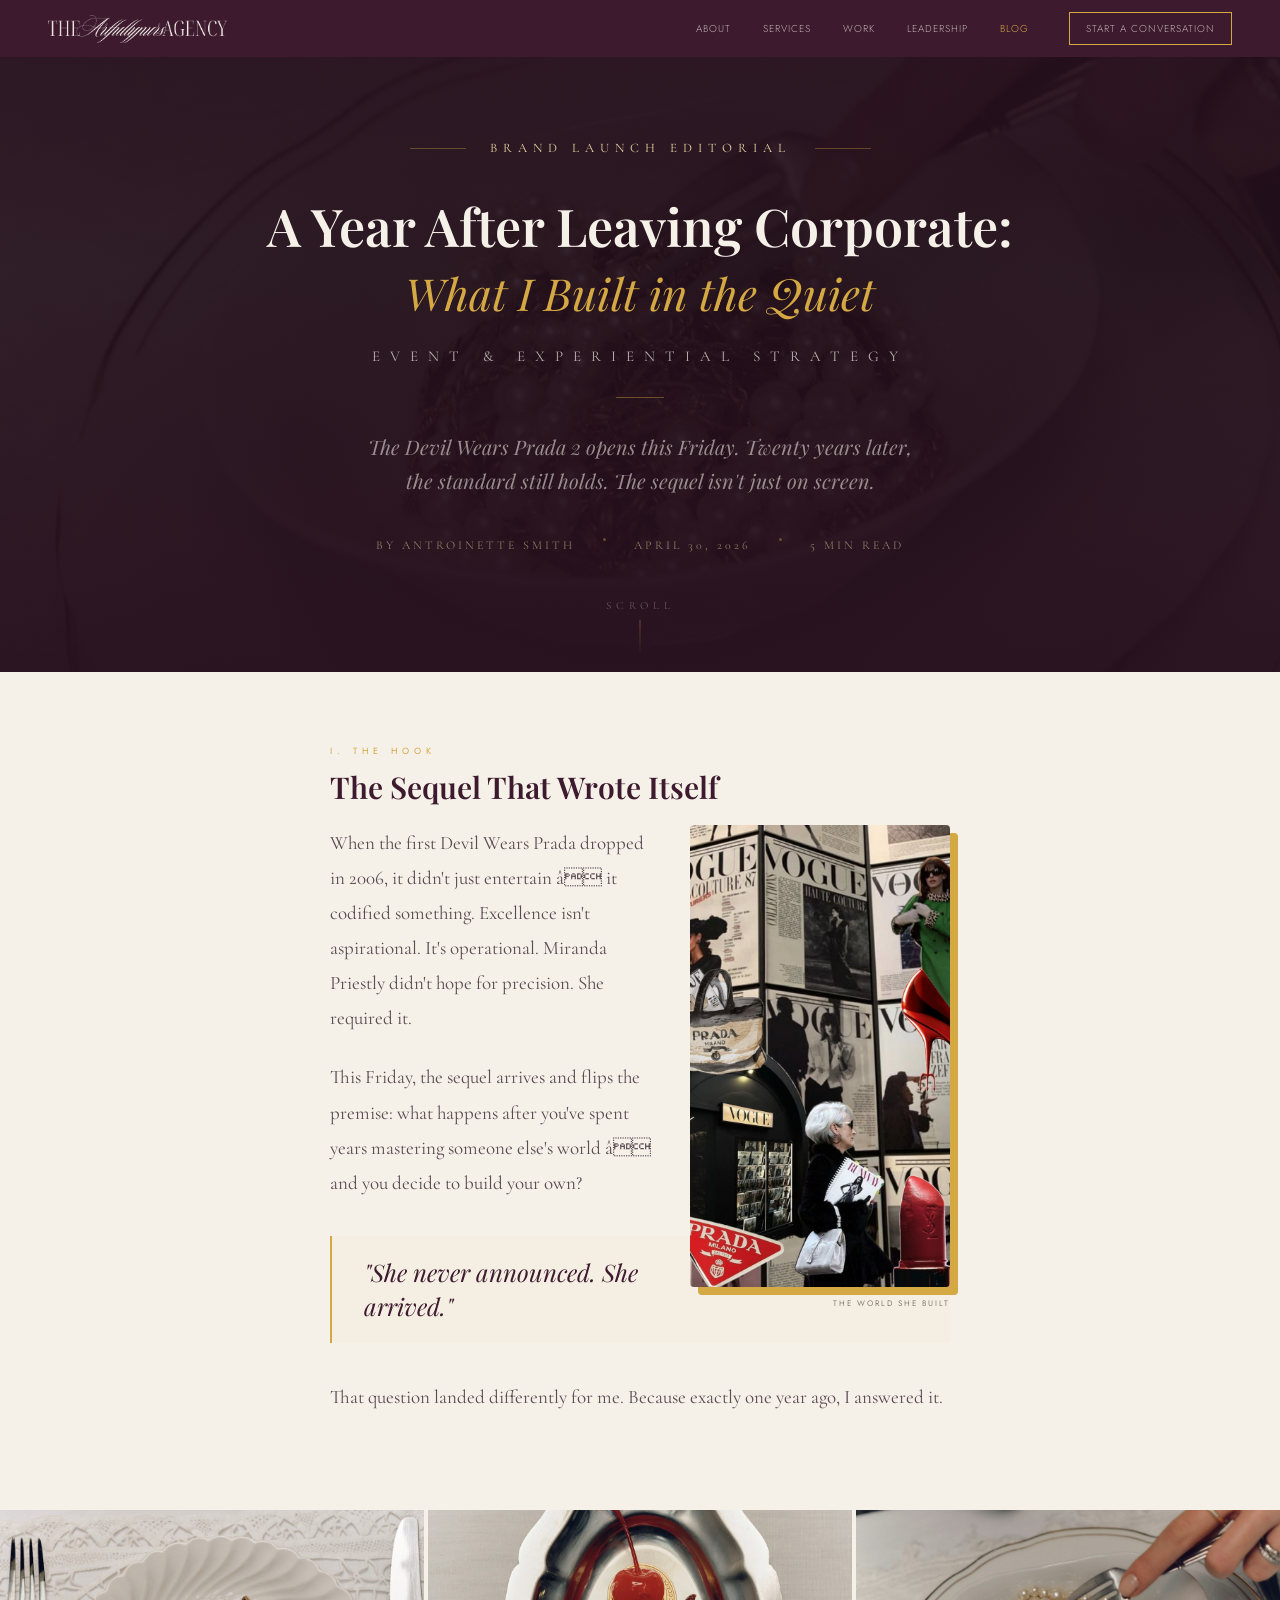
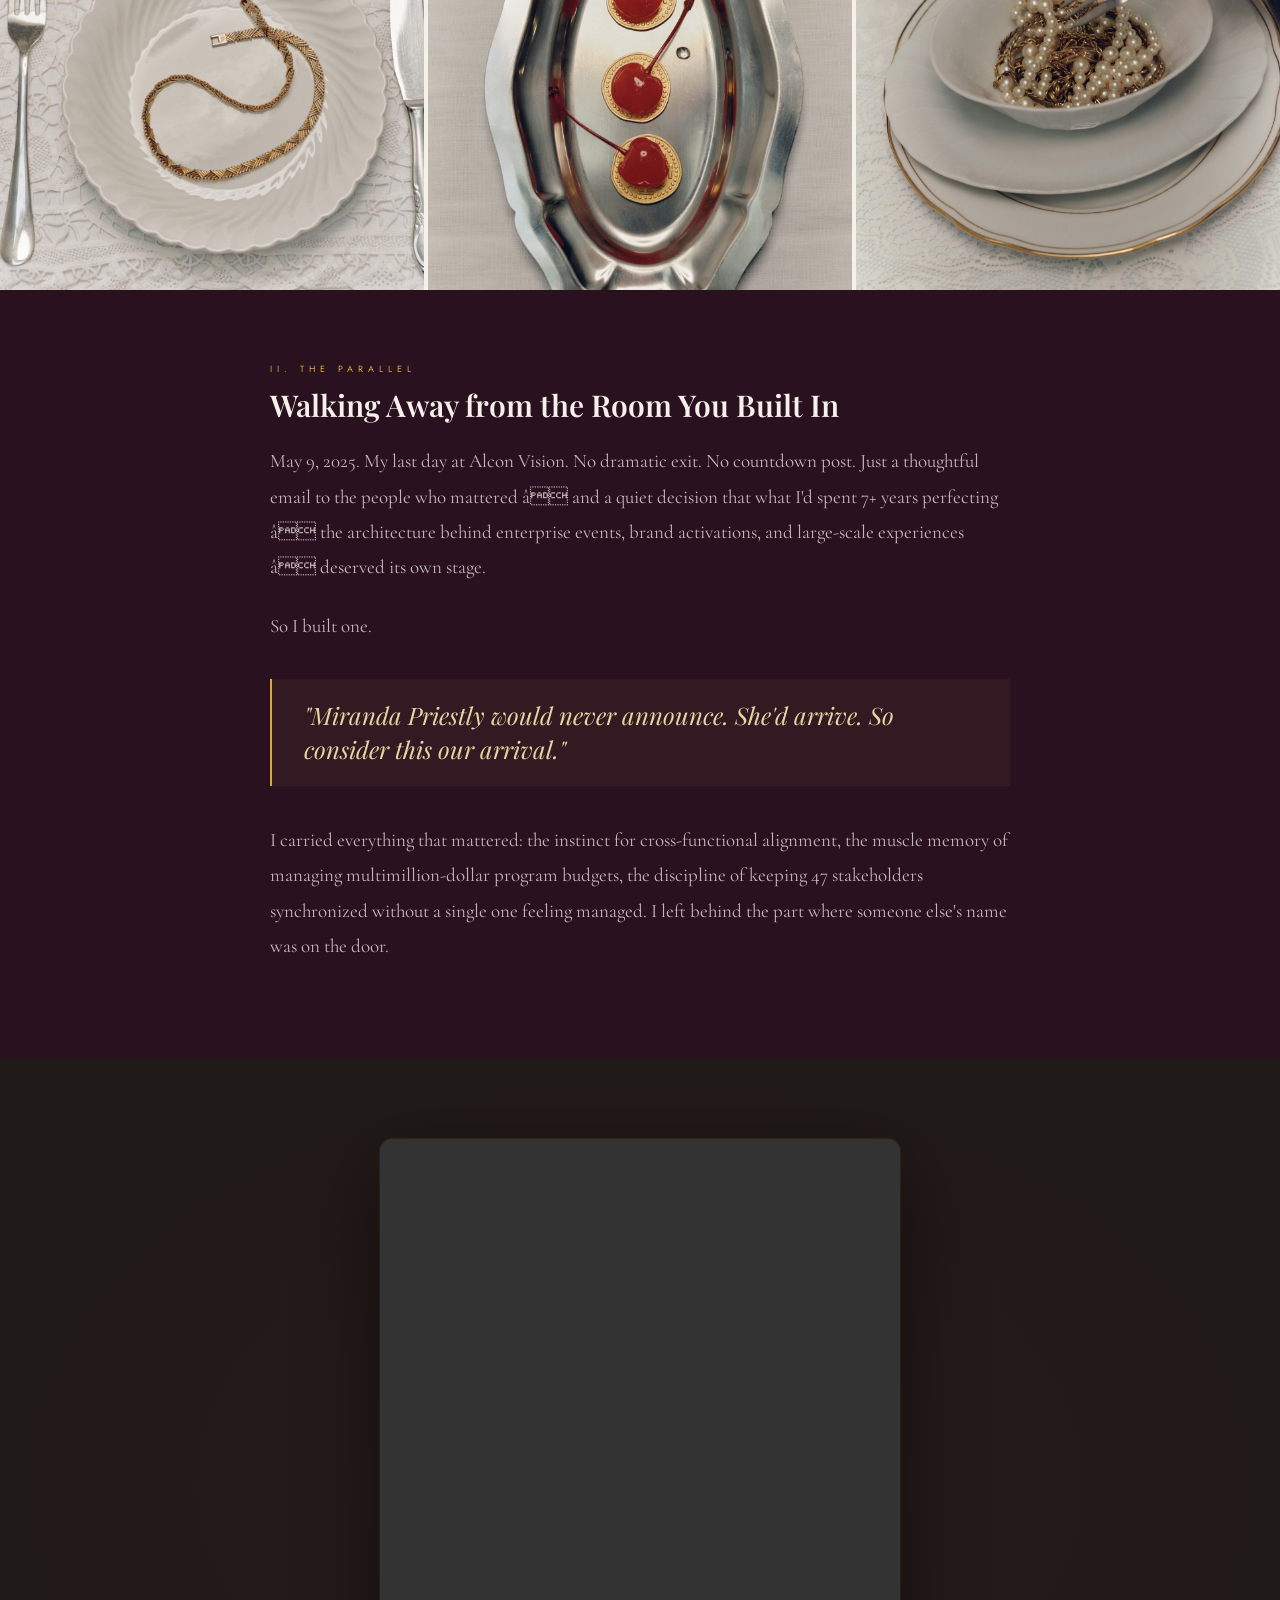
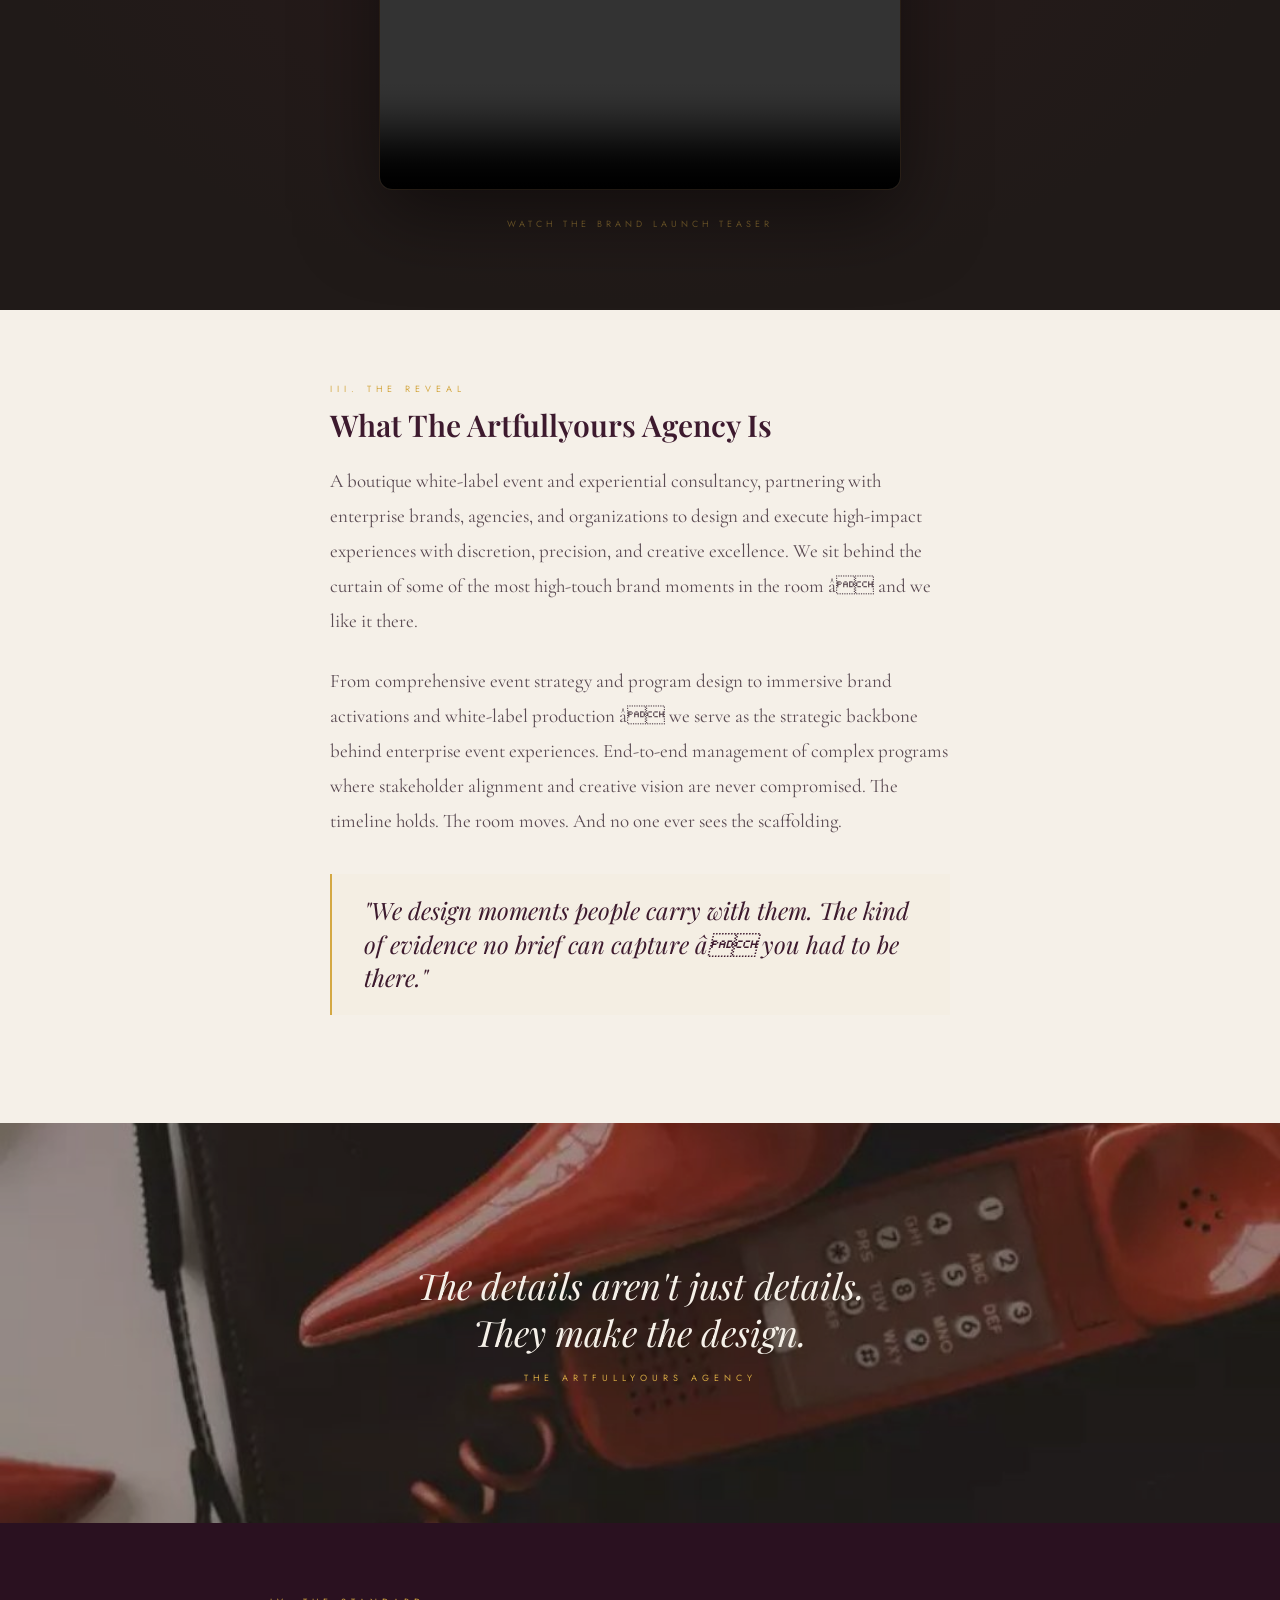
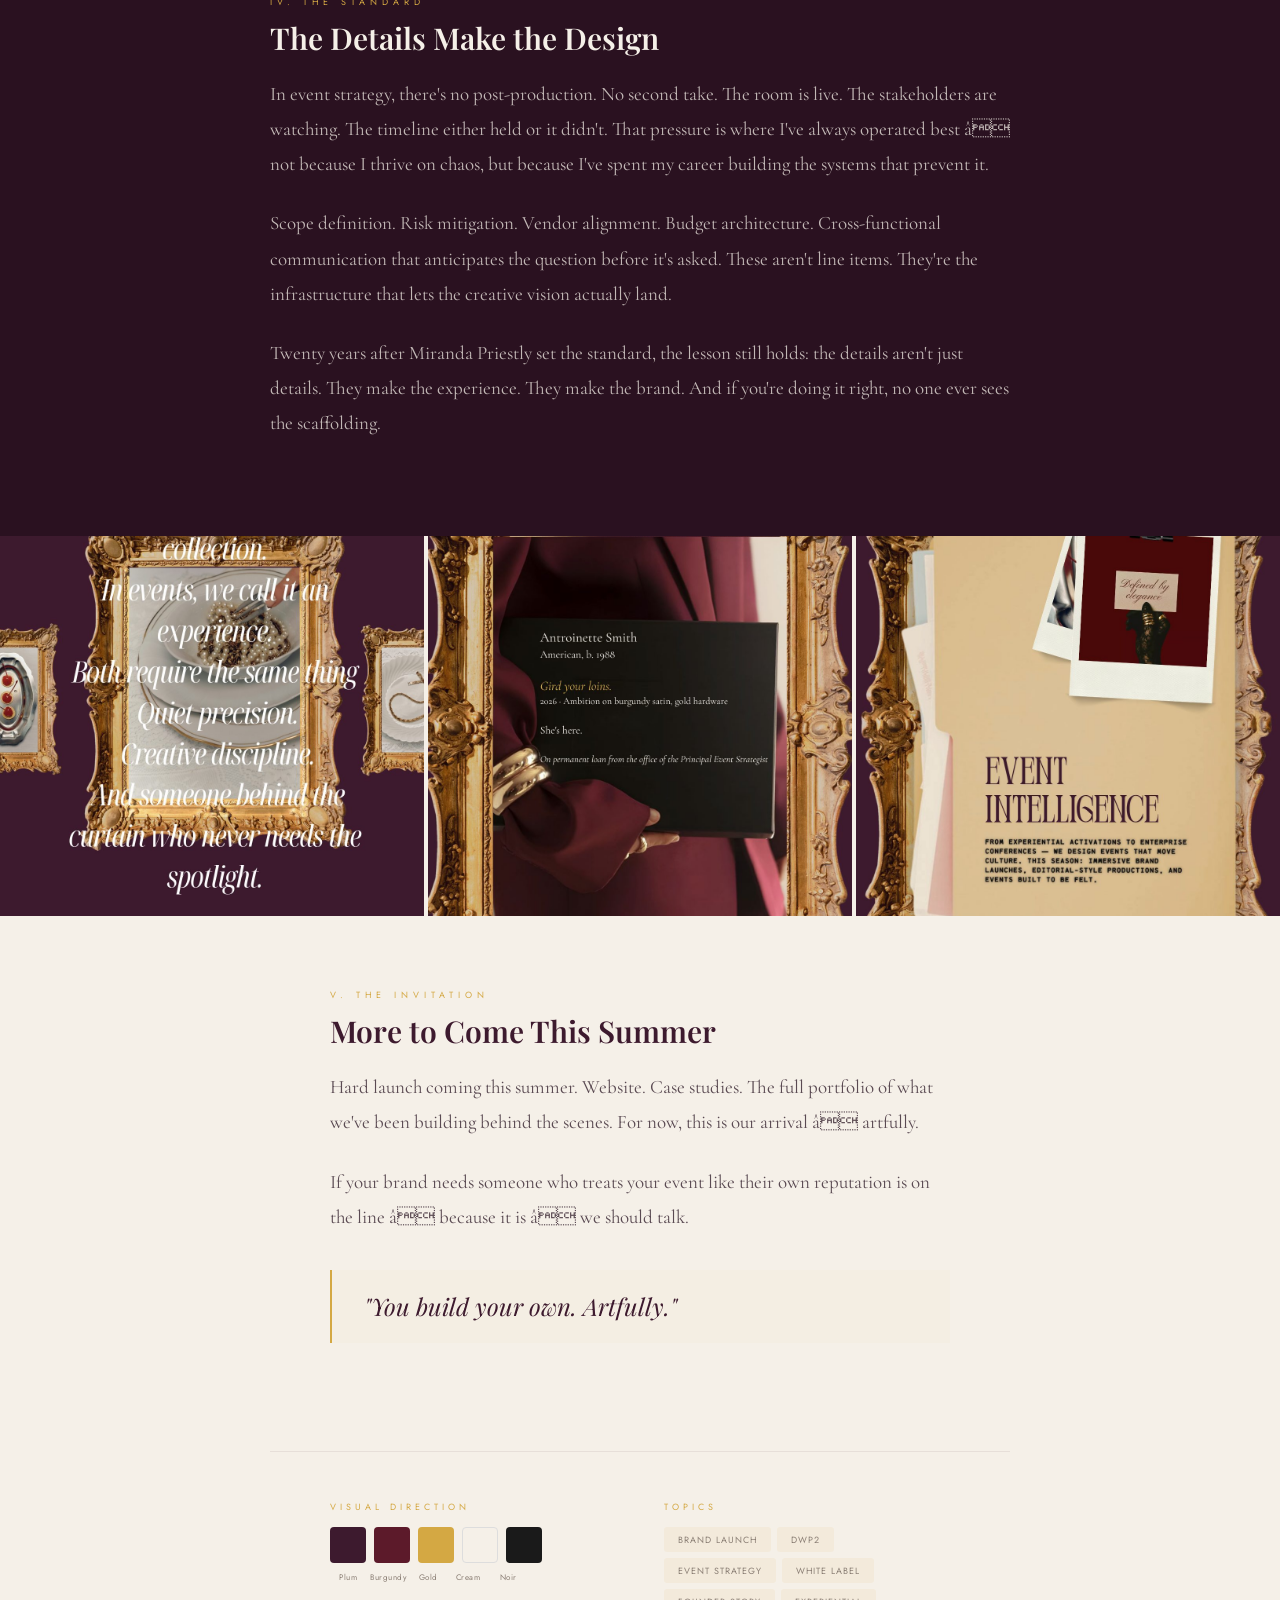
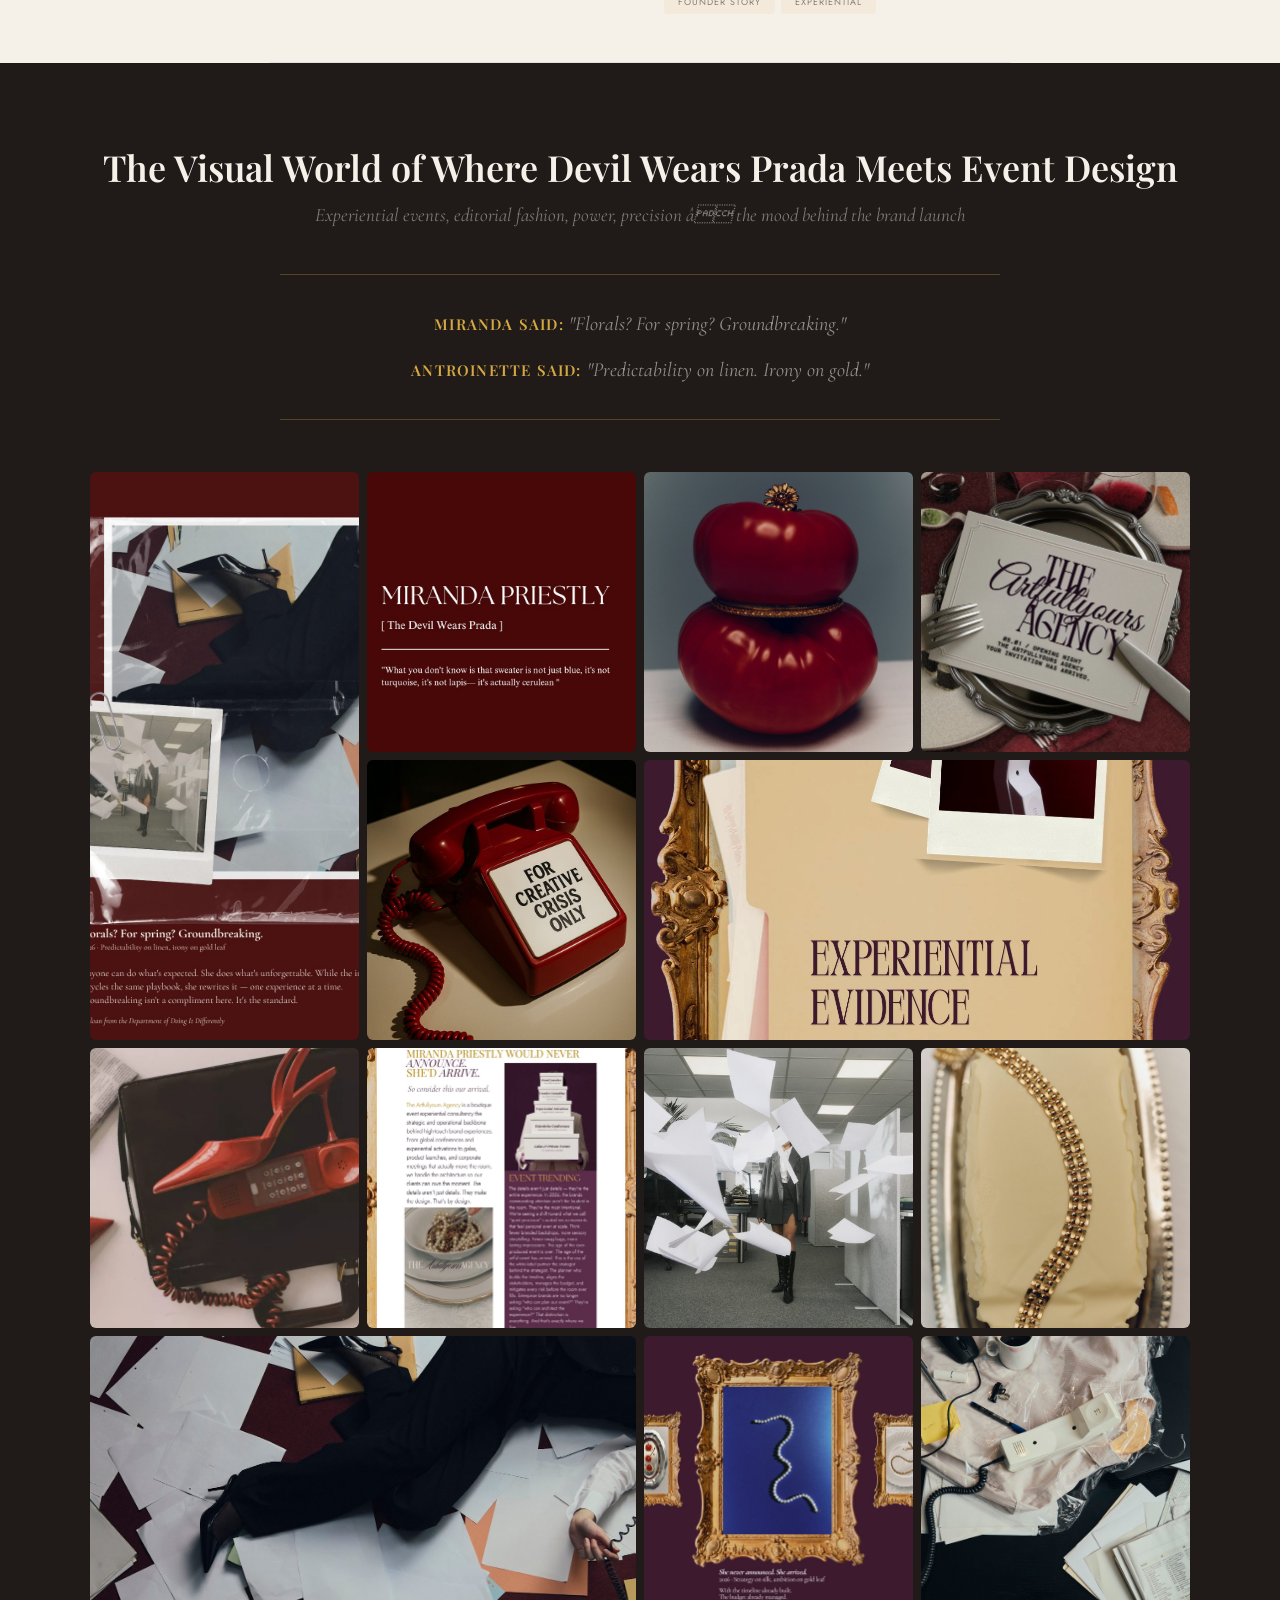
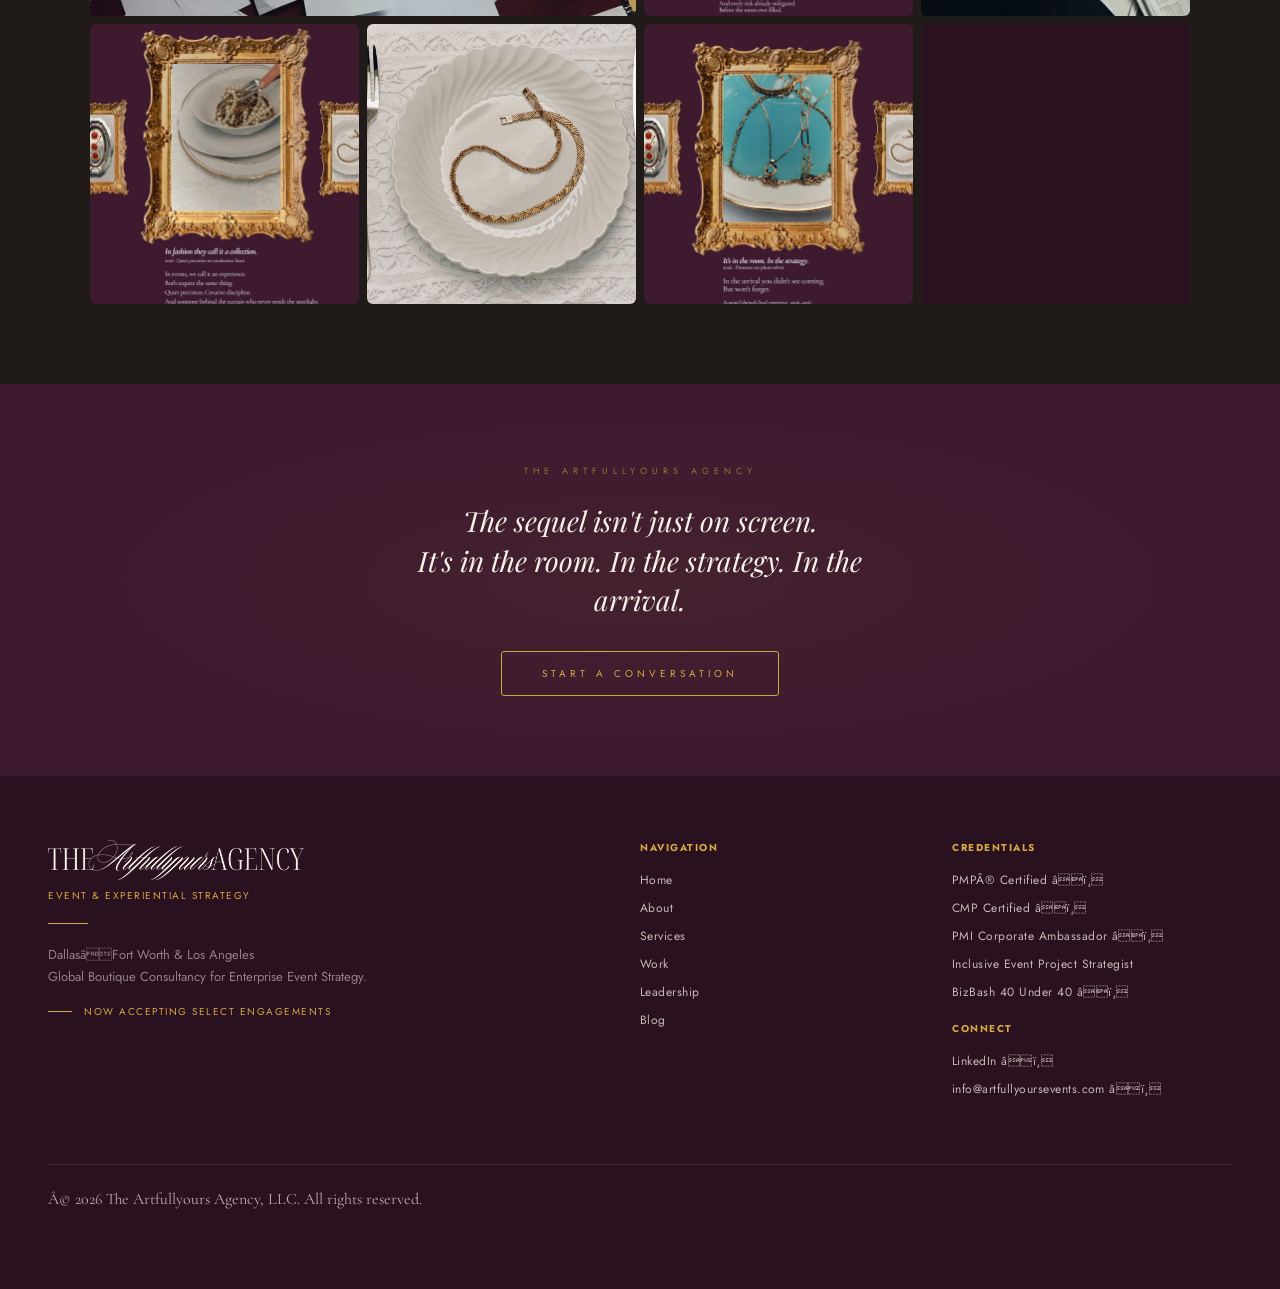
==== commit e6ebc4b3: "Update image refs from .png to .jpg for mobile optimization" ====
--- a/blog/index.html
+++ b/blog/index.html
@@ -12,7 +12,7 @@
       <meta charset="UTF-8">
 <meta name="viewport" content="width=device-width, initial-scale=1.0">
 <title>A Year After Leaving Corporate: What I Built in the Quiet | The Artfullyours Agency</title>
-<meta name="description" content="The Devil Wears Prada 2 opens this Friday. Twenty years later, the standard still holds. The sequel isn't just on screen — it's in the room. A brand launch editorial by Antroinette Smith, Founder of The Artfullyours Agency.">
+<meta name="description" content="The Devil Wears Prada 2 opens this Friday. Twenty years later, the standard still holds. The sequel isn't just on screen â it's in the room. A brand launch editorial by Antroinette Smith, Founder of The Artfullyours Agency.">
 <meta property="og:title" content="A Year After Leaving Corporate: What I Built in the Quiet">
 <meta property="og:description" content="The Devil Wears Prada 2 opens this Friday. The sequel isn't just on screen. A brand launch editorial by The Artfullyours Agency.">
 <meta property="og:type" content="article">
@@ -752,7 +752,7 @@
 </head>
 <body>
 
-<!-- NAV — matching artfullyoursevents.com -->
+<!-- NAV â matching artfullyoursevents.com -->
 <header class="site-header">
   <div class="header-inner">
     <a href="https://www.artfullyoursevents.com">
@@ -797,14 +797,14 @@
   <div class="section-kicker">I. The Hook</div>
   <div class="section-title">The Sequel That Wrote Itself</div>
   <div class="editorial-float">
-    <img src="images/vogue-editorial-collage.jpg" alt="Vogue covers, Prada storefront, red stiletto — the world Miranda built">
+    <img src="images/vogue-editorial-collage.jpg" alt="Vogue covers, Prada storefront, red stiletto â the world Miranda built">
     <div class="editorial-float-caption">The world she built</div>
   </div>
   <div class="body-text">
-    When the first Devil Wears Prada dropped in 2006, it didn't just entertain — it codified something. Excellence isn't aspirational. It's operational. Miranda Priestly didn't hope for precision. She required it.
+    When the first Devil Wears Prada dropped in 2006, it didn't just entertain â it codified something. Excellence isn't aspirational. It's operational. Miranda Priestly didn't hope for precision. She required it.
   </div>
   <div class="body-text">
-    This Friday, the sequel arrives and flips the premise: what happens after you've spent years mastering someone else's world — and you decide to build your own?
+    This Friday, the sequel arrives and flips the premise: what happens after you've spent years mastering someone else's world â and you decide to build your own?
   </div>
   <div class="pullquote">
     "She never announced. She arrived."
@@ -827,7 +827,7 @@
     <div class="section-kicker">II. The Parallel</div>
     <div class="section-title">Walking Away from the Room You Built In</div>
     <div class="body-text">
-      May 9, 2025. My last day at Alcon Vision. No dramatic exit. No countdown post. Just a thoughtful email to the people who mattered — and a quiet decision that what I'd spent 7+ years perfecting — the architecture behind enterprise events, brand activations, and large-scale experiences — deserved its own stage.
+      May 9, 2025. My last day at Alcon Vision. No dramatic exit. No countdown post. Just a thoughtful email to the people who mattered â and a quiet decision that what I'd spent 7+ years perfecting â the architecture behind enterprise events, brand activations, and large-scale experiences â deserved its own stage.
     </div>
     <div class="body-text">
       So I built one.
@@ -860,19 +860,19 @@
   <div class="section-kicker">III. The Reveal</div>
   <div class="section-title">What The Artfullyours Agency Is</div>
   <div class="body-text">
-    A boutique white-label event and experiential consultancy, partnering with enterprise brands, agencies, and organizations to design and execute high-impact experiences with discretion, precision, and creative excellence. We sit behind the curtain of some of the most high-touch brand moments in the room — and we like it there.
+    A boutique white-label event and experiential consultancy, partnering with enterprise brands, agencies, and organizations to design and execute high-impact experiences with discretion, precision, and creative excellence. We sit behind the curtain of some of the most high-touch brand moments in the room â and we like it there.
   </div>
   <div class="body-text">
-    From comprehensive event strategy and program design to immersive brand activations and white-label production — we serve as the strategic backbone behind enterprise event experiences. End-to-end management of complex programs where stakeholder alignment and creative vision are never compromised. The timeline holds. The room moves. And no one ever sees the scaffolding.
+    From comprehensive event strategy and program design to immersive brand activations and white-label production â we serve as the strategic backbone behind enterprise event experiences. End-to-end management of complex programs where stakeholder alignment and creative vision are never compromised. The timeline holds. The room moves. And no one ever sees the scaffolding.
   </div>
   <div class="pullquote">
-    "We design moments people carry with them. The kind of evidence no brief can capture — you had to be there."
+    "We design moments people carry with them. The kind of evidence no brief can capture â you had to be there."
   </div>
 </div>
 
 <!-- FULL-WIDTH IMAGE WITH OVERLAY -->
 <div class="image-break-full">
-  <img src="images/red-shoe-briefcase.png" alt="Red stiletto heel on leather briefcase with vintage phone — The details make the design">
+  <img src="images/red-shoe-briefcase.jpg" alt="Red stiletto heel on leather briefcase with vintage phone â The details make the design">
   <div class="overlay-text">
     <div class="big">The details aren't just details.<br>They make the design.</div>
     <div class="small">The Artfullyours Agency</div>
@@ -885,7 +885,7 @@
     <div class="section-kicker">IV. The Standard</div>
     <div class="section-title">The Details Make the Design</div>
     <div class="body-text">
-      In event strategy, there's no post-production. No second take. The room is live. The stakeholders are watching. The timeline either held or it didn't. That pressure is where I've always operated best — not because I thrive on chaos, but because I've spent my career building the systems that prevent it.
+      In event strategy, there's no post-production. No second take. The room is live. The stakeholders are watching. The timeline either held or it didn't. That pressure is where I've always operated best â not because I thrive on chaos, but because I've spent my career building the systems that prevent it.
     </div>
     <div class="body-text">
       Scope definition. Risk mitigation. Vendor alignment. Budget architecture. Cross-functional communication that anticipates the question before it's asked. These aren't line items. They're the infrastructure that lets the creative vision actually land.
@@ -898,9 +898,9 @@
 
 <!-- IMAGE TRIPTYCH 2 -->
 <div class="image-break">
-  <img src="images/mood/quiet-precision.png" alt="Quiet Precision" data-lightbox data-lb-title="Quiet Precision" data-lb-artist="The Artfullyours Agency, 2026" data-lb-desc="In fashion, they call it a collection. In events, we call it an experience. Both require the same thing." data-lb-collection="Collection of The Artfullyours Agency">
-  <img src="images/gird-your-loins.png" alt="Gird Your Loins" data-lightbox data-lb-title="Gird Your Loins" data-lb-artist="Antroinette Smith, American, b. 1988" data-lb-desc="Ambition on burgundy satin, gold hardware. She's here." data-lb-collection="On permanent loan from the office of the Principal Event Strategist">
-  <img src="images/mood/event-intelligence.png" alt="Event Intelligence" data-lightbox data-lb-title="Event Intelligence" data-lb-artist="The Artfullyours Agency, 2026" data-lb-desc="From experiential activations to enterprise conferences — we design events that move culture." data-lb-collection="Collection of The Artfullyours Agency">
+  <img src="images/mood/quiet-precision.jpg" alt="Quiet Precision" data-lightbox data-lb-title="Quiet Precision" data-lb-artist="The Artfullyours Agency, 2026" data-lb-desc="In fashion, they call it a collection. In events, we call it an experience. Both require the same thing." data-lb-collection="Collection of The Artfullyours Agency">
+  <img src="images/gird-your-loins.jpg" alt="Gird Your Loins" data-lightbox data-lb-title="Gird Your Loins" data-lb-artist="Antroinette Smith, American, b. 1988" data-lb-desc="Ambition on burgundy satin, gold hardware. She's here." data-lb-collection="On permanent loan from the office of the Principal Event Strategist">
+  <img src="images/mood/event-intelligence.jpg" alt="Event Intelligence" data-lightbox data-lb-title="Event Intelligence" data-lb-artist="The Artfullyours Agency, 2026" data-lb-desc="From experiential activations to enterprise conferences â we design events that move culture." data-lb-collection="Collection of The Artfullyours Agency">
 </div>
 
 <!-- SECTION V: THE INVITATION -->
@@ -908,10 +908,10 @@
   <div class="section-kicker">V. The Invitation</div>
   <div class="section-title">More to Come This Summer</div>
   <div class="body-text">
-    Hard launch coming this summer. Website. Case studies. The full portfolio of what we've been building behind the scenes. For now, this is our arrival — artfully.
+    Hard launch coming this summer. Website. Case studies. The full portfolio of what we've been building behind the scenes. For now, this is our arrival â artfully.
   </div>
   <div class="body-text">
-    If your brand needs someone who treats your event like their own reputation is on the line — because it is — we should talk.
+    If your brand needs someone who treats your event like their own reputation is on the line â because it is â we should talk.
   </div>
   <div class="pullquote">
     "You build your own. Artfully."
@@ -923,11 +923,11 @@
   <div class="sidebar-block">
     <div class="sidebar-title">Visual Direction</div>
     <div class="palette-row">
-      <div class="color-swatch" style="background:#3D1A2E;" data-color="#3D1A2E" data-code="2365 C" data-name="Plum" data-rgb="61 · 26 · 46" data-cmyk="54 · 87 · 41 · 44" onclick="showPantone(this)"></div>
-      <div class="color-swatch" style="background:#5C1A2A;" data-color="#5C1A2A" data-code="1955 C" data-name="Burgundy" data-rgb="92 · 26 · 42" data-cmyk="30 · 93 · 60 · 40" onclick="showPantone(this)"></div>
-      <div class="color-swatch" style="background:#D4A843;" data-color="#D4A843" data-code="4015 C" data-name="Antique Gold" data-rgb="212 · 168 · 67" data-cmyk="14 · 30 · 82 · 1" onclick="showPantone(this)"></div>
-      <div class="color-swatch" style="background:#F5F0E8;" data-color="#F5F0E8" data-code="7527 C" data-name="Cream" data-rgb="245 · 240 · 232" data-cmyk="3 · 3 · 7 · 0" onclick="showPantone(this)"></div>
-      <div class="color-swatch" style="background:#1A1A1A;" data-color="#1A1A1A" data-code="Black 6 C" data-name="Noir" data-rgb="26 · 26 · 26" data-cmyk="72 · 66 · 64 · 75" onclick="showPantone(this)"></div>
+      <div class="color-swatch" style="background:#3D1A2E;" data-color="#3D1A2E" data-code="2365 C" data-name="Plum" data-rgb="61 Â· 26 Â· 46" data-cmyk="54 Â· 87 Â· 41 Â· 44" onclick="showPantone(this)"></div>
+      <div class="color-swatch" style="background:#5C1A2A;" data-color="#5C1A2A" data-code="1955 C" data-name="Burgundy" data-rgb="92 Â· 26 Â· 42" data-cmyk="30 Â· 93 Â· 60 Â· 40" onclick="showPantone(this)"></div>
+      <div class="color-swatch" style="background:#D4A843;" data-color="#D4A843" data-code="4015 C" data-name="Antique Gold" data-rgb="212 Â· 168 Â· 67" data-cmyk="14 Â· 30 Â· 82 Â· 1" onclick="showPantone(this)"></div>
+      <div class="color-swatch" style="background:#F5F0E8;" data-color="#F5F0E8" data-code="7527 C" data-name="Cream" data-rgb="245 Â· 240 Â· 232" data-cmyk="3 Â· 3 Â· 7 Â· 0" onclick="showPantone(this)"></div>
+      <div class="color-swatch" style="background:#1A1A1A;" data-color="#1A1A1A" data-code="Black 6 C" data-name="Noir" data-rgb="26 Â· 26 Â· 26" data-cmyk="72 Â· 66 Â· 64 Â· 75" onclick="showPantone(this)"></div>
     </div>
     <div class="palette-labels">
       <span>Plum</span><span>Burgundy</span><span>Gold</span><span>Cream</span><span>Noir</span>
@@ -936,7 +936,7 @@
       <div class="pantone-popup" id="pantonePopup" onclick="event.stopPropagation()">
         <div class="pantone-popup-color" id="pantonePopupColor"></div>
         <div class="pantone-popup-info">
-          <div class="pantone-logo">PANTONE<sup style="font-size:6px;">®</sup></div>
+          <div class="pantone-logo">PANTONE<sup style="font-size:6px;">Â®</sup></div>
           <div class="pantone-code" id="pantonePopupCode"></div>
           <div class="pantone-name" id="pantonePopupName"></div>
           <div class="pantone-specs">
@@ -965,82 +965,82 @@
 <div class="mood-section">
   <div class="mood-header">
     <h2>The Visual World of Where Devil Wears Prada Meets Event Design</h2>
-    <p>Experiential events, editorial fashion, power, precision — the mood behind the brand launch</p>
+    <p>Experiential events, editorial fashion, power, precision â the mood behind the brand launch</p>
   </div>
     <div class="mood-quote">
           <p class="quote-line"><span class="quote-name">Miranda said:</span> <span class="quote-text">"Florals? For spring? Groundbreaking."</span></p>
           <p class="quote-line" style="margin-top: 12px;"><span class="quote-name">Antroinette said:</span> <span class="quote-text">"Predictability on linen. Irony on gold."</span></p>
     </div>
   <div class="mood-grid">
-    <div class="mood-tile tall" data-lightbox data-lb-title="Groundbreaking" data-lb-artist="The Artfullyours Agency, 2026" data-lb-desc="Florals? For spring? Groundbreaking. Predictability on linen, irony on gold leaf." data-lb-collection="Collection of The Artfullyours Agency" data-lb-src="images/groundbreaking.png">
-      <img src="images/groundbreaking.png" alt="Florals for spring — Groundbreaking collage">
+    <div class="mood-tile tall" data-lightbox data-lb-title="Groundbreaking" data-lb-artist="The Artfullyours Agency, 2026" data-lb-desc="Florals? For spring? Groundbreaking. Predictability on linen, irony on gold leaf." data-lb-collection="Collection of The Artfullyours Agency" data-lb-src="images/groundbreaking.jpg">
+      <img src="images/groundbreaking.jpg" alt="Florals for spring â Groundbreaking collage">
       <div class="mood-tile-label">Groundbreaking</div>
     </div>
-    <div class="mood-tile" data-lightbox data-lb-title="Miranda Priestly" data-lb-artist="2006" data-lb-desc="The moment cerulean stopped being just a color — and became a lesson in knowing your industry." data-lb-collection="On loan from Runway Magazine" data-lb-src="images/miranda-priestly.jpg">
-      <img src="images/miranda-priestly.jpg" alt="Miranda Priestly — cerulean">
+    <div class="mood-tile" data-lightbox data-lb-title="Miranda Priestly" data-lb-artist="2006" data-lb-desc="The moment cerulean stopped being just a color â and became a lesson in knowing your industry." data-lb-collection="On loan from Runway Magazine" data-lb-src="images/miranda-priestly.jpg">
+      <img src="images/miranda-priestly.jpg" alt="Miranda Priestly â cerulean">
       <div class="mood-tile-label">Miranda Priestly</div>
     </div>
     <div class="mood-tile" data-lightbox data-lb-title="Eat the Rich" data-lb-artist="Fanette Guilloud, 2025" data-lb-desc="Silver and shadow. The table is set, but the guest list is curated." data-lb-collection="Dress the Story Collection" data-lb-src="images/eat-rich-silver.jpg">
       <img src="images/eat-rich-silver.jpg" alt="Eat the Rich editorial">
       <div class="mood-tile-label">Eat the Rich</div>
     </div>
-    <div class="mood-tile" data-lightbox data-lb-title="Opening Night" data-lb-artist="The Artfullyours Agency, 2026" data-lb-desc="B5.01 / Opening Night. The Artfullyours Agency. Your invitation has arrived." data-lb-collection="Collection of The Artfullyours Agency" data-lb-src="images/mood/opening-night.png">
-      <img src="images/mood/opening-night.png" alt="Opening night invitation">
+    <div class="mood-tile" data-lightbox data-lb-title="Opening Night" data-lb-artist="The Artfullyours Agency, 2026" data-lb-desc="B5.01 / Opening Night. The Artfullyours Agency. Your invitation has arrived." data-lb-collection="Collection of The Artfullyours Agency" data-lb-src="images/mood/opening-night.jpg">
+      <img src="images/mood/opening-night.jpg" alt="Opening night invitation">
       <div class="mood-tile-label">Opening Night</div>
     </div>
 
     <div class="mood-tile" data-lightbox data-lb-title="For Creative Crisis Only" data-lb-artist="The Artfullyours Agency, 2026" data-lb-desc="Break glass in case of brand emergency. Direct line to the Principal Event Strategist." data-lb-collection="Collection of The Artfullyours Agency" data-lb-src="images/creative-crisis.jpg">
-      <img src="images/creative-crisis.jpg" alt="Red phone — Creative Crisis">
+      <img src="images/creative-crisis.jpg" alt="Red phone â Creative Crisis">
       <div class="mood-tile-label">For Creative Crisis Only</div>
     </div>
-    <div class="mood-tile wide" data-lightbox data-lb-title="Experiential Evidence" data-lb-artist="The Artfullyours Agency, 2026" data-lb-desc="From pop-ups to product launches — we design moments people carry with them." data-lb-collection="Collection of The Artfullyours Agency" data-lb-src="images/experiential-evidence.png">
-      <img src="images/experiential-evidence.png" alt="Experiential Evidence — gold frame collage">
+    <div class="mood-tile wide" data-lightbox data-lb-title="Experiential Evidence" data-lb-artist="The Artfullyours Agency, 2026" data-lb-desc="From pop-ups to product launches â we design moments people carry with them." data-lb-collection="Collection of The Artfullyours Agency" data-lb-src="images/experiential-evidence.jpg">
+      <img src="images/experiential-evidence.jpg" alt="Experiential Evidence â gold frame collage">
       <div class="mood-tile-label">Experiential Evidence</div>
     </div>
-    <div class="mood-tile" data-lightbox data-lb-title="The Details Make the Design" data-lb-artist="The Artfullyours Agency, 2026" data-lb-desc="Red stiletto on leather briefcase. Power dressing as design philosophy." data-lb-collection="Dress the Story Collection" data-lb-src="images/red-shoe-briefcase.png">
-      <img src="images/red-shoe-briefcase.png" alt="Red stiletto heel on leather briefcase — The details make the design">
+    <div class="mood-tile" data-lightbox data-lb-title="The Details Make the Design" data-lb-artist="The Artfullyours Agency, 2026" data-lb-desc="Red stiletto on leather briefcase. Power dressing as design philosophy." data-lb-collection="Dress the Story Collection" data-lb-src="images/red-shoe-briefcase.jpg">
+      <img src="images/red-shoe-briefcase.jpg" alt="Red stiletto heel on leather briefcase â The details make the design">
       <div class="mood-tile-label">The Details Make the Design</div>
     </div>
-    <div class="mood-tile" data-lightbox data-lb-title="The Article" data-lb-artist="The Artfullyours Agency, 2026" data-lb-desc="The brand launch editorial — Devil Wears Prada meets event strategy." data-lb-collection="Collection of The Artfullyours Agency" data-lb-src="images/mood/the-article.png">
-      <img src="images/mood/the-article.png" alt="DWP2 editorial article">
+    <div class="mood-tile" data-lightbox data-lb-title="The Article" data-lb-artist="The Artfullyours Agency, 2026" data-lb-desc="The brand launch editorial â Devil Wears Prada meets event strategy." data-lb-collection="Collection of The Artfullyours Agency" data-lb-src="images/mood/the-article.jpg">
+      <img src="images/mood/the-article.jpg" alt="DWP2 editorial article">
       <div class="mood-tile-label">The Article</div>
     </div>
 
-    <div class="mood-tile" data-lightbox data-lb-title="Gird Your Loins" data-lb-artist="Shauna Summers, 2025" data-lb-desc="Papers in flight. The moment before the room gets organized." data-lb-collection="Dress the Story — After Hours Collection" data-lb-src="images/after-hours.jpg">
-      <img src="images/after-hours.jpg" alt="Papers flying in office — After Hours">
+    <div class="mood-tile" data-lightbox data-lb-title="Gird Your Loins" data-lb-artist="Shauna Summers, 2025" data-lb-desc="Papers in flight. The moment before the room gets organized." data-lb-collection="Dress the Story â After Hours Collection" data-lb-src="images/after-hours.jpg">
+      <img src="images/after-hours.jpg" alt="Papers flying in office â After Hours">
       <div class="mood-tile-label">Gird Your Loins</div>
     </div>
-    <div class="mood-tile" data-lightbox data-lb-title="Dripping in It" data-lb-artist="Fanette Guilloud, 2025" data-lb-desc="Gold chain on butter. Indulgence on a silver tray." data-lb-collection="Dress the Story — Eat the Rich Collection" data-lb-src="images/dripping-in-it.jpg">
+    <div class="mood-tile" data-lightbox data-lb-title="Dripping in It" data-lb-artist="Fanette Guilloud, 2025" data-lb-desc="Gold chain on butter. Indulgence on a silver tray." data-lb-collection="Dress the Story â Eat the Rich Collection" data-lb-src="images/dripping-in-it.jpg">
       <img src="images/dripping-in-it.jpg" alt="Eat the Rich editorial">
       <div class="mood-tile-label">Dripping in It</div>
     </div>
-    <div class="mood-tile wide" data-lightbox data-lb-title="Midnight Agenda" data-lb-artist="Shauna Summers, 2025" data-lb-desc="Scattered papers, stilettos, and a plan that doesn't sleep." data-lb-collection="Dress the Story — Midnight Agenda Collection" data-lb-src="images/midnight-agenda.jpg">
-      <img src="images/midnight-agenda.jpg" alt="Midnight Agenda — scattered papers and heels">
+    <div class="mood-tile wide" data-lightbox data-lb-title="Midnight Agenda" data-lb-artist="Shauna Summers, 2025" data-lb-desc="Scattered papers, stilettos, and a plan that doesn't sleep." data-lb-collection="Dress the Story â Midnight Agenda Collection" data-lb-src="images/midnight-agenda.jpg">
+      <img src="images/midnight-agenda.jpg" alt="Midnight Agenda â scattered papers and heels">
       <div class="mood-tile-label">Midnight Agenda</div>
     </div>
-    <div class="mood-tile" data-lightbox data-lb-title="The Strategy" data-lb-artist="The Artfullyours Agency, 2026" data-lb-desc="She never announced. She arrived. The timeline already built, the budget already managed." data-lb-collection="Collection of The Artfullyours Agency" data-lb-src="images/the-strategy.png">
-      <img src="images/the-strategy.png" alt="Campaign visual">
+    <div class="mood-tile" data-lightbox data-lb-title="The Strategy" data-lb-artist="The Artfullyours Agency, 2026" data-lb-desc="She never announced. She arrived. The timeline already built, the budget already managed." data-lb-collection="Collection of The Artfullyours Agency" data-lb-src="images/the-strategy.jpg">
+      <img src="images/the-strategy.jpg" alt="Campaign visual">
       <div class="mood-tile-label">The Strategy</div>
     </div>
 
-    <div class="mood-tile" data-lightbox data-lb-title="The Late Shift" data-lb-artist="Shauna Summers, 2025" data-lb-desc="Desk phone and cold coffee. The hours no one sees." data-lb-collection="Dress the Story — Midnight Agenda Collection" data-lb-src="images/late-shift.jpg">
-      <img src="images/late-shift.jpg" alt="Midnight Agenda — desk phone and coffee">
+    <div class="mood-tile" data-lightbox data-lb-title="The Late Shift" data-lb-artist="Shauna Summers, 2025" data-lb-desc="Desk phone and cold coffee. The hours no one sees." data-lb-collection="Dress the Story â Midnight Agenda Collection" data-lb-src="images/late-shift.jpg">
+      <img src="images/late-shift.jpg" alt="Midnight Agenda â desk phone and coffee">
       <div class="mood-tile-label">The Late Shift</div>
     </div>
-    <div class="mood-tile" data-lightbox data-lb-title="She Arrived" data-lb-artist="The Artfullyours Agency, 2026" data-lb-desc="Quiet precision and ambition in linen. In fashion they call it a collection. In events, we call it an experience." data-lb-collection="Collection of The Artfullyours Agency, est. 2025" data-lb-src="images/she-arrived.png">
-      <img src="images/she-arrived.png" alt="Campaign visual">
+    <div class="mood-tile" data-lightbox data-lb-title="She Arrived" data-lb-artist="The Artfullyours Agency, 2026" data-lb-desc="Quiet precision and ambition in linen. In fashion they call it a collection. In events, we call it an experience." data-lb-collection="Collection of The Artfullyours Agency, est. 2025" data-lb-src="images/she-arrived.jpg">
+      <img src="images/she-arrived.jpg" alt="Campaign visual">
       <div class="mood-tile-label">She Arrived</div>
     </div>
-    <div class="mood-tile" data-lightbox data-lb-title="The Setting" data-lb-artist="Fanette Guilloud, 2025" data-lb-desc="Pearls on fine china. Every detail is deliberate." data-lb-collection="Dress the Story — Eat the Rich Collection" data-lb-src="images/eat-rich-setting.jpg">
+    <div class="mood-tile" data-lightbox data-lb-title="The Setting" data-lb-artist="Fanette Guilloud, 2025" data-lb-desc="Pearls on fine china. Every detail is deliberate." data-lb-collection="Dress the Story â Eat the Rich Collection" data-lb-src="images/eat-rich-setting.jpg">
       <img src="images/eat-rich-setting.jpg" alt="Pearls and gold on fine china">
       <div class="mood-tile-label">The Setting</div>
     </div>
-    <div class="mood-tile" data-lightbox data-lb-title="The Origin Story" data-lb-artist="The Artfullyours Agency, 2026" data-lb-desc="Presence on plain velvet. The arrival you didn't see coming. But won't forget." data-lb-collection="Acquired through lived experience, 2006–2026" data-lb-src="images/origin-story.png">
-      <img src="images/origin-story.png" alt="Campaign visual">
+    <div class="mood-tile" data-lightbox data-lb-title="The Origin Story" data-lb-artist="The Artfullyours Agency, 2026" data-lb-desc="Presence on plain velvet. The arrival you didn't see coming. But won't forget." data-lb-collection="Acquired through lived experience, 2006â2026" data-lb-src="images/origin-story.jpg">
+      <img src="images/origin-story.jpg" alt="Campaign visual">
       <div class="mood-tile-label">The Origin Story</div>
     </div>
 
-    <div class="mood-tile" data-lightbox data-lb-title="Overtime" data-lb-artist="Joey Bania, 2025" data-lb-desc="The work that happens after hours. On loop, as it should be." data-lb-collection="Dress the Story — Overtime Collection" data-lb-src="/blog/video/overtime.mp4" data-lb-video="true">
+    <div class="mood-tile" data-lightbox data-lb-title="Overtime" data-lb-artist="Joey Bania, 2025" data-lb-desc="The work that happens after hours. On loop, as it should be." data-lb-collection="Dress the Story â Overtime Collection" data-lb-src="/blog/video/overtime.mp4" data-lb-video="true">
       <video src="/blog/video/overtime.mp4" autoplay muted loop playsinline style="width:100%; height:100%; object-fit:cover; display:block;"></video>
       <div class="mood-tile-label">Overtime</div>
     </div>
@@ -1063,7 +1063,7 @@
         <div class="footer-tagline">Event &amp; Experiential Strategy</div>
         <div class="footer-divider"></div>
         <div class="footer-location">
-          Dallas–Fort Worth &amp; Los Angeles<br>
+          DallasâFort Worth &amp; Los Angeles<br>
           Global Boutique Consultancy for Enterprise Event Strategy.
         </div>
         <div class="footer-accepting">Now Accepting Select Engagements</div>
@@ -1079,18 +1079,18 @@
         </div>
         <div class="footer-credentials">
           <h4>Credentials</h4>
-          <a href="https://www.credly.com/users/antroinette-smith" target="_blank">PMP® Certified ↗︎</a>
-          <a href="https://www.credly.com/users/antroinette-smith" target="_blank">CMP Certified ↗︎</a>
-          <a href="https://www.artfullyoursevents.com/leadership" target="_blank">PMI Corporate Ambassador ↗︎</a>
+          <a href="https://www.credly.com/users/antroinette-smith" target="_blank">PMPÂ® Certified âï¸</a>
+          <a href="https://www.credly.com/users/antroinette-smith" target="_blank">CMP Certified âï¸</a>
+          <a href="https://www.artfullyoursevents.com/leadership" target="_blank">PMI Corporate Ambassador âï¸</a>
           <span>Inclusive Event Project Strategist</span>
-          <a href="https://www.bizbash.com/bizbash-lists/brands-event-pros/article/22936275/2025-bizbash-40-under-40-antroinette-smith" target="_blank">BizBash 40 Under 40 ↗︎</a>
+          <a href="https://www.bizbash.com/bizbash-lists/brands-event-pros/article/22936275/2025-bizbash-40-under-40-antroinette-smith" target="_blank">BizBash 40 Under 40 âï¸</a>
           <h4 style="margin-top:20px;">Connect</h4>
-          <a href="https://www.linkedin.com/company/theartfullyoursagency/" target="_blank">LinkedIn →︎</a>
-          <a href="mailto:info@artfullyoursevents.com">info@artfullyoursevents.com →︎</a>
+          <a href="https://www.linkedin.com/company/theartfullyoursagency/" target="_blank">LinkedIn âï¸</a>
+          <a href="mailto:info@artfullyoursevents.com">info@artfullyoursevents.com âï¸</a>
         </div>
     </div>
     <div class="footer-bottom">
-      <p>© 2026 The Artfullyours Agency, LLC. All rights reserved.</p>
+      <p>Â© 2026 The Artfullyours Agency, LLC. All rights reserved.</p>
     </div>
   </footer>
 
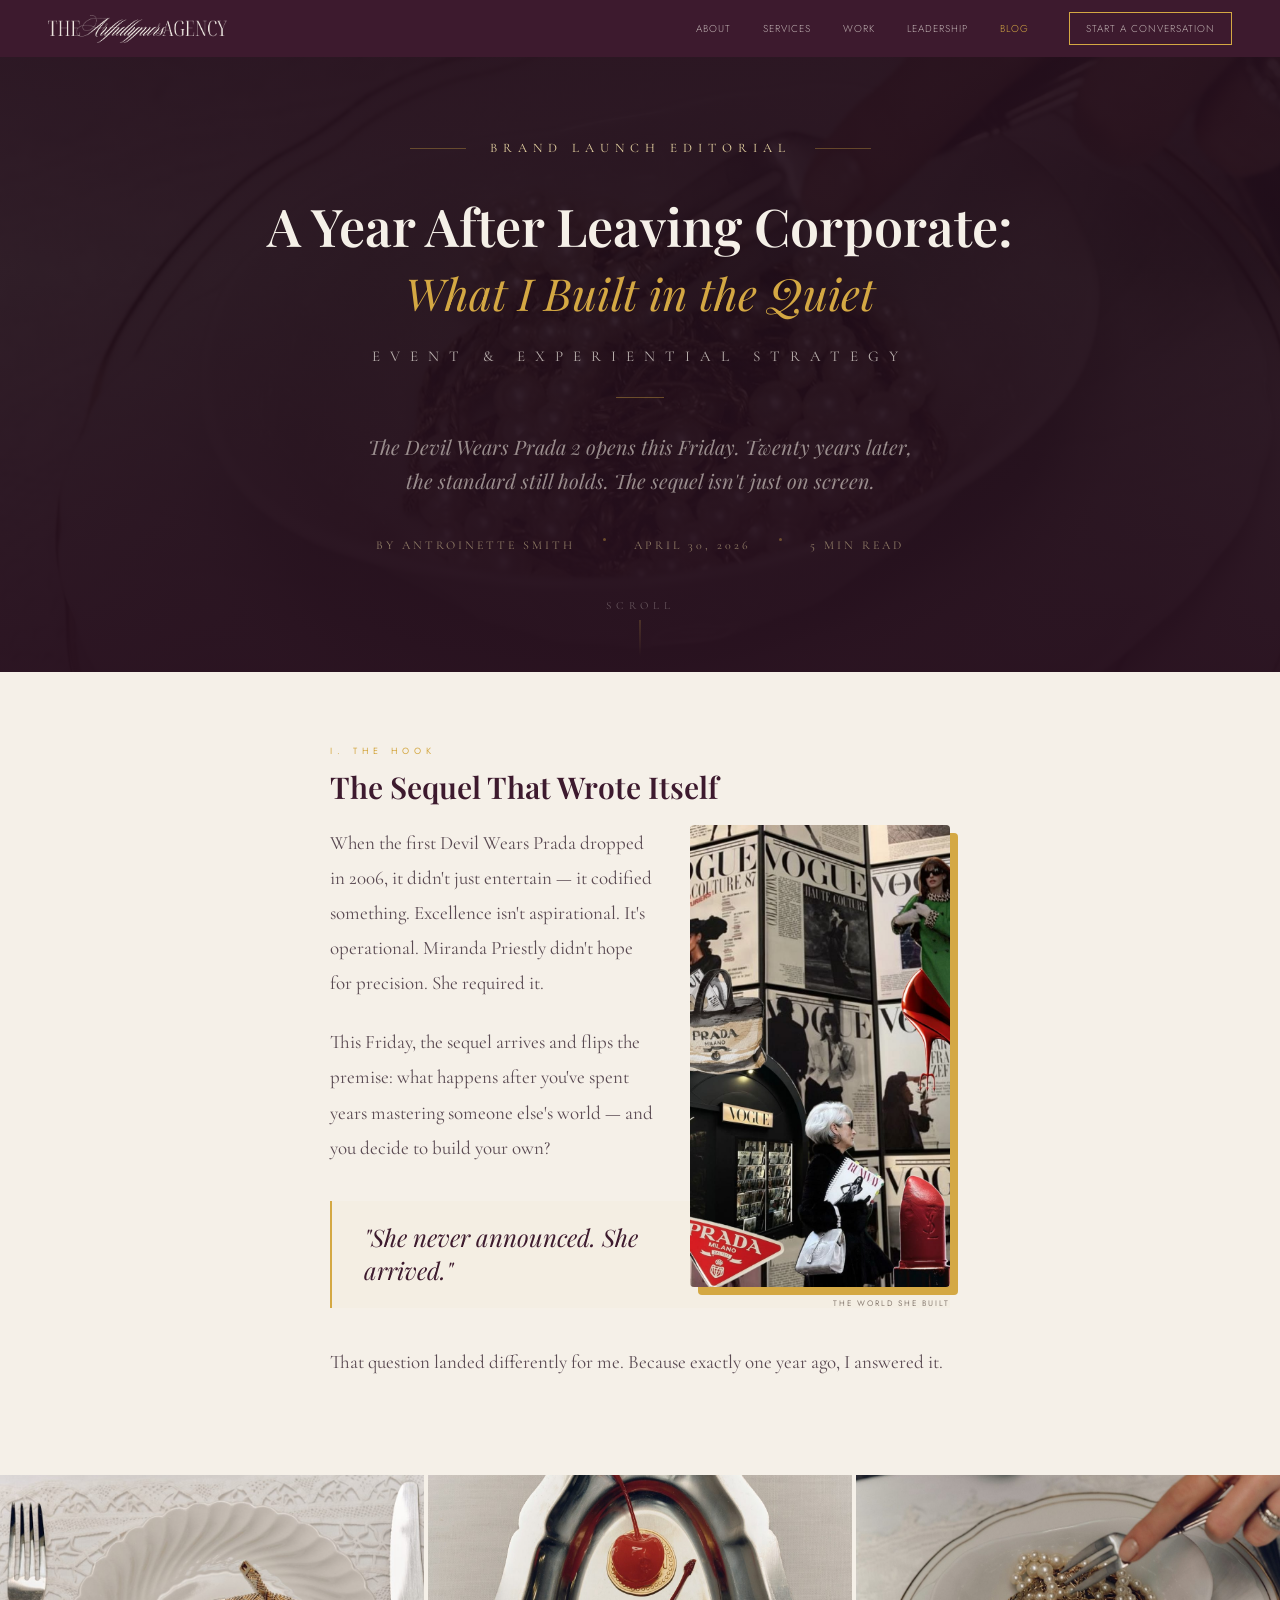
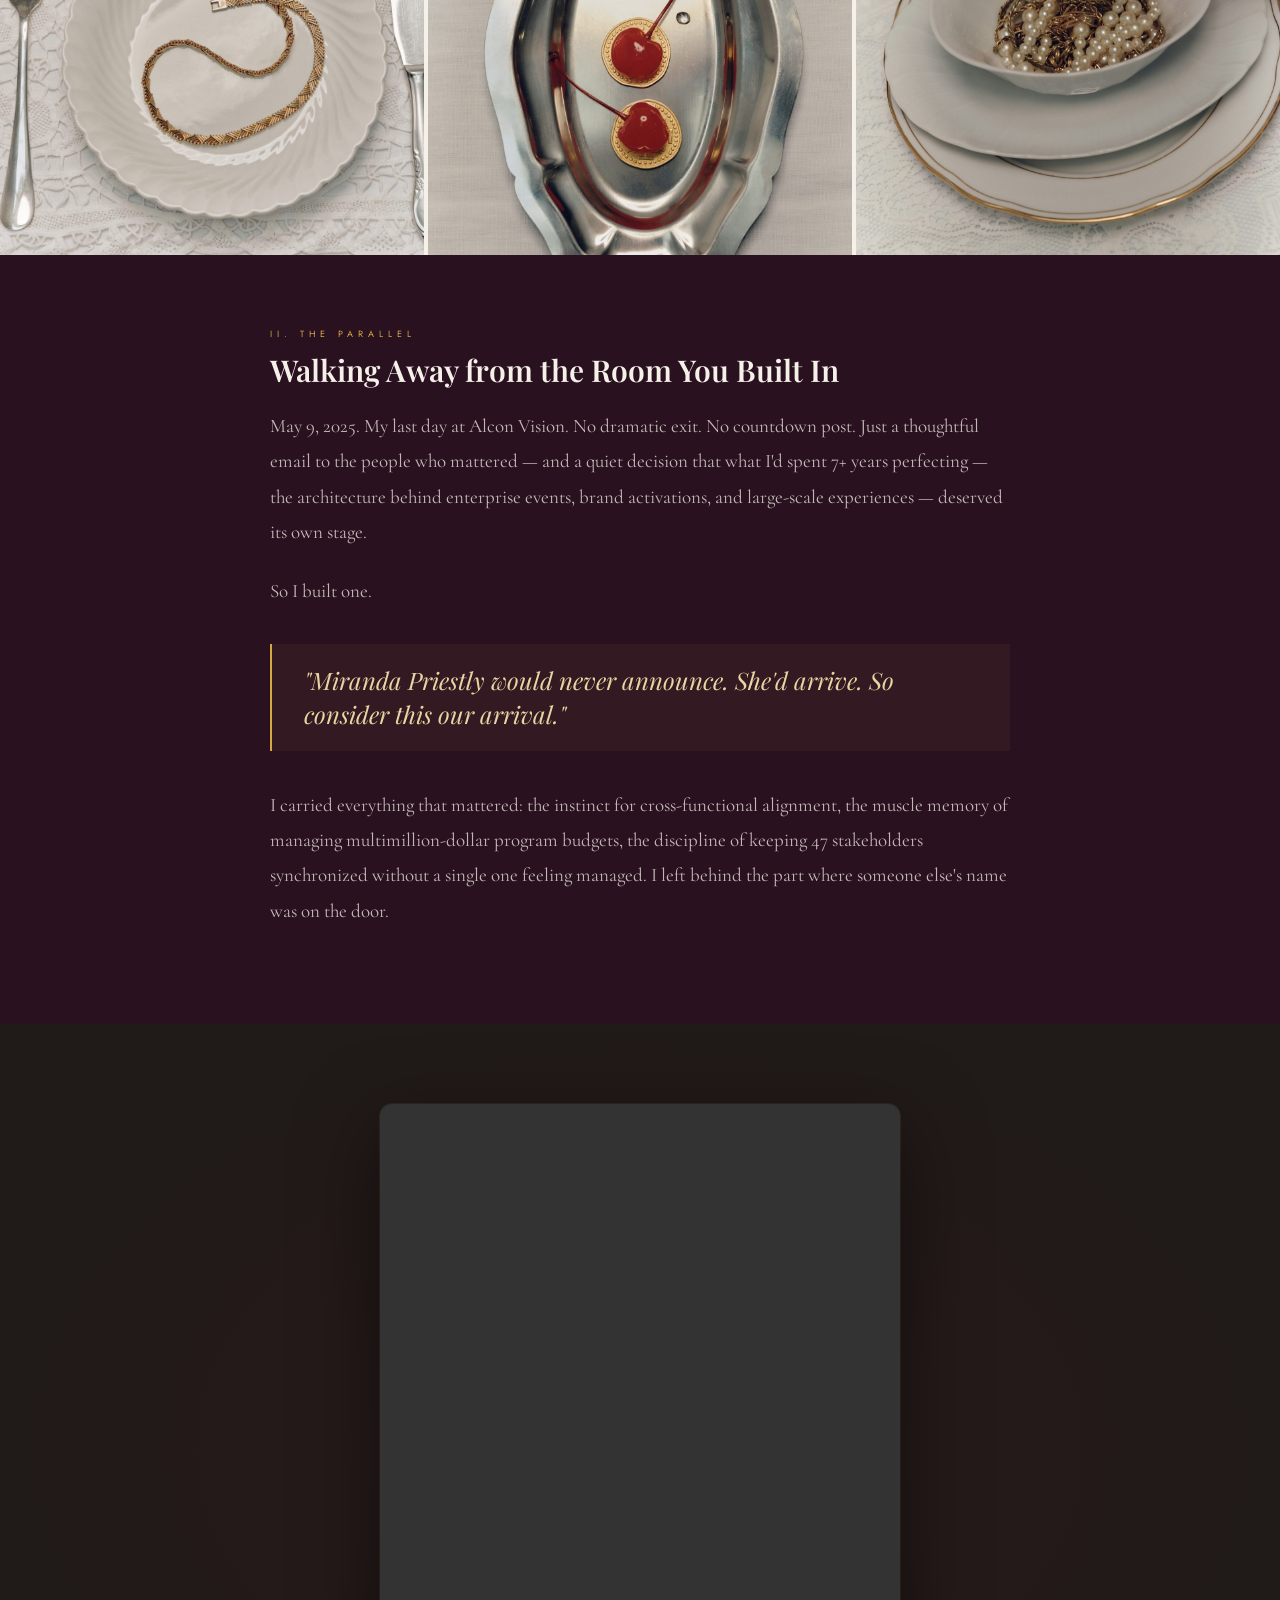
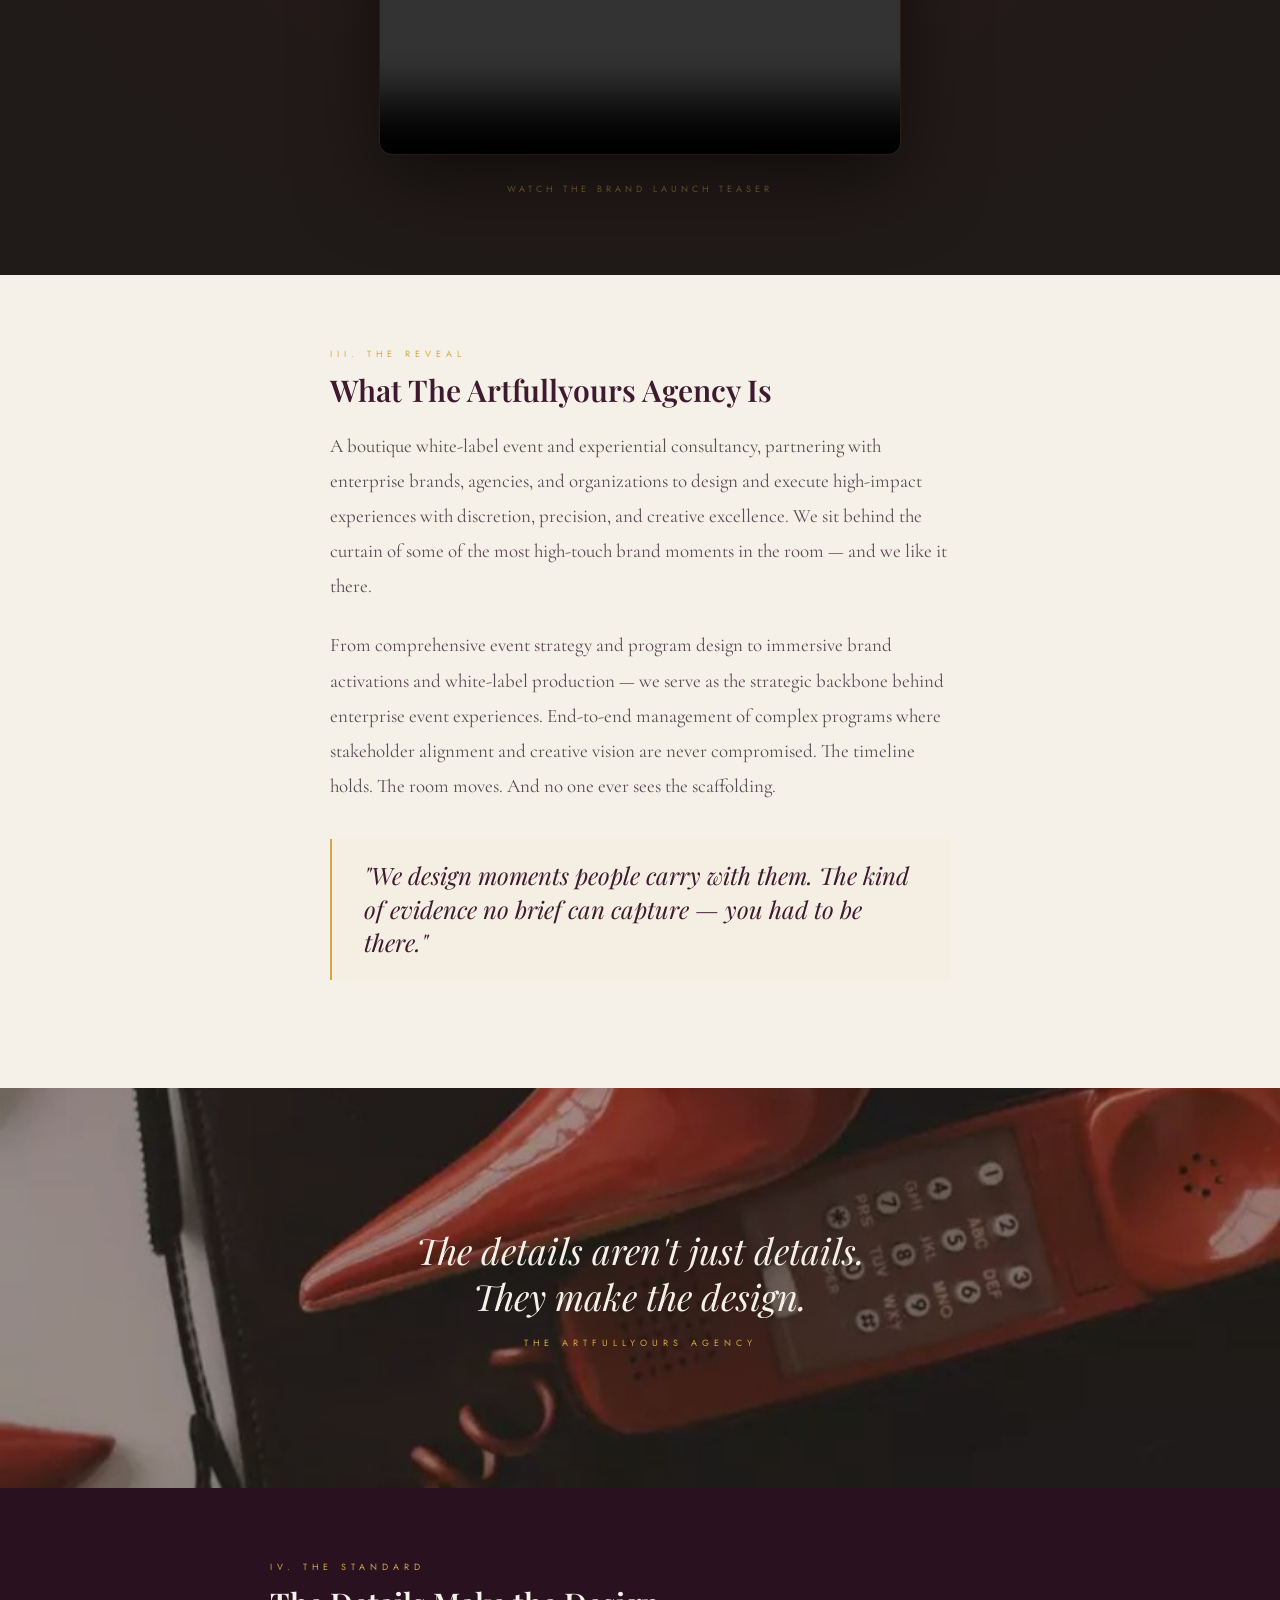
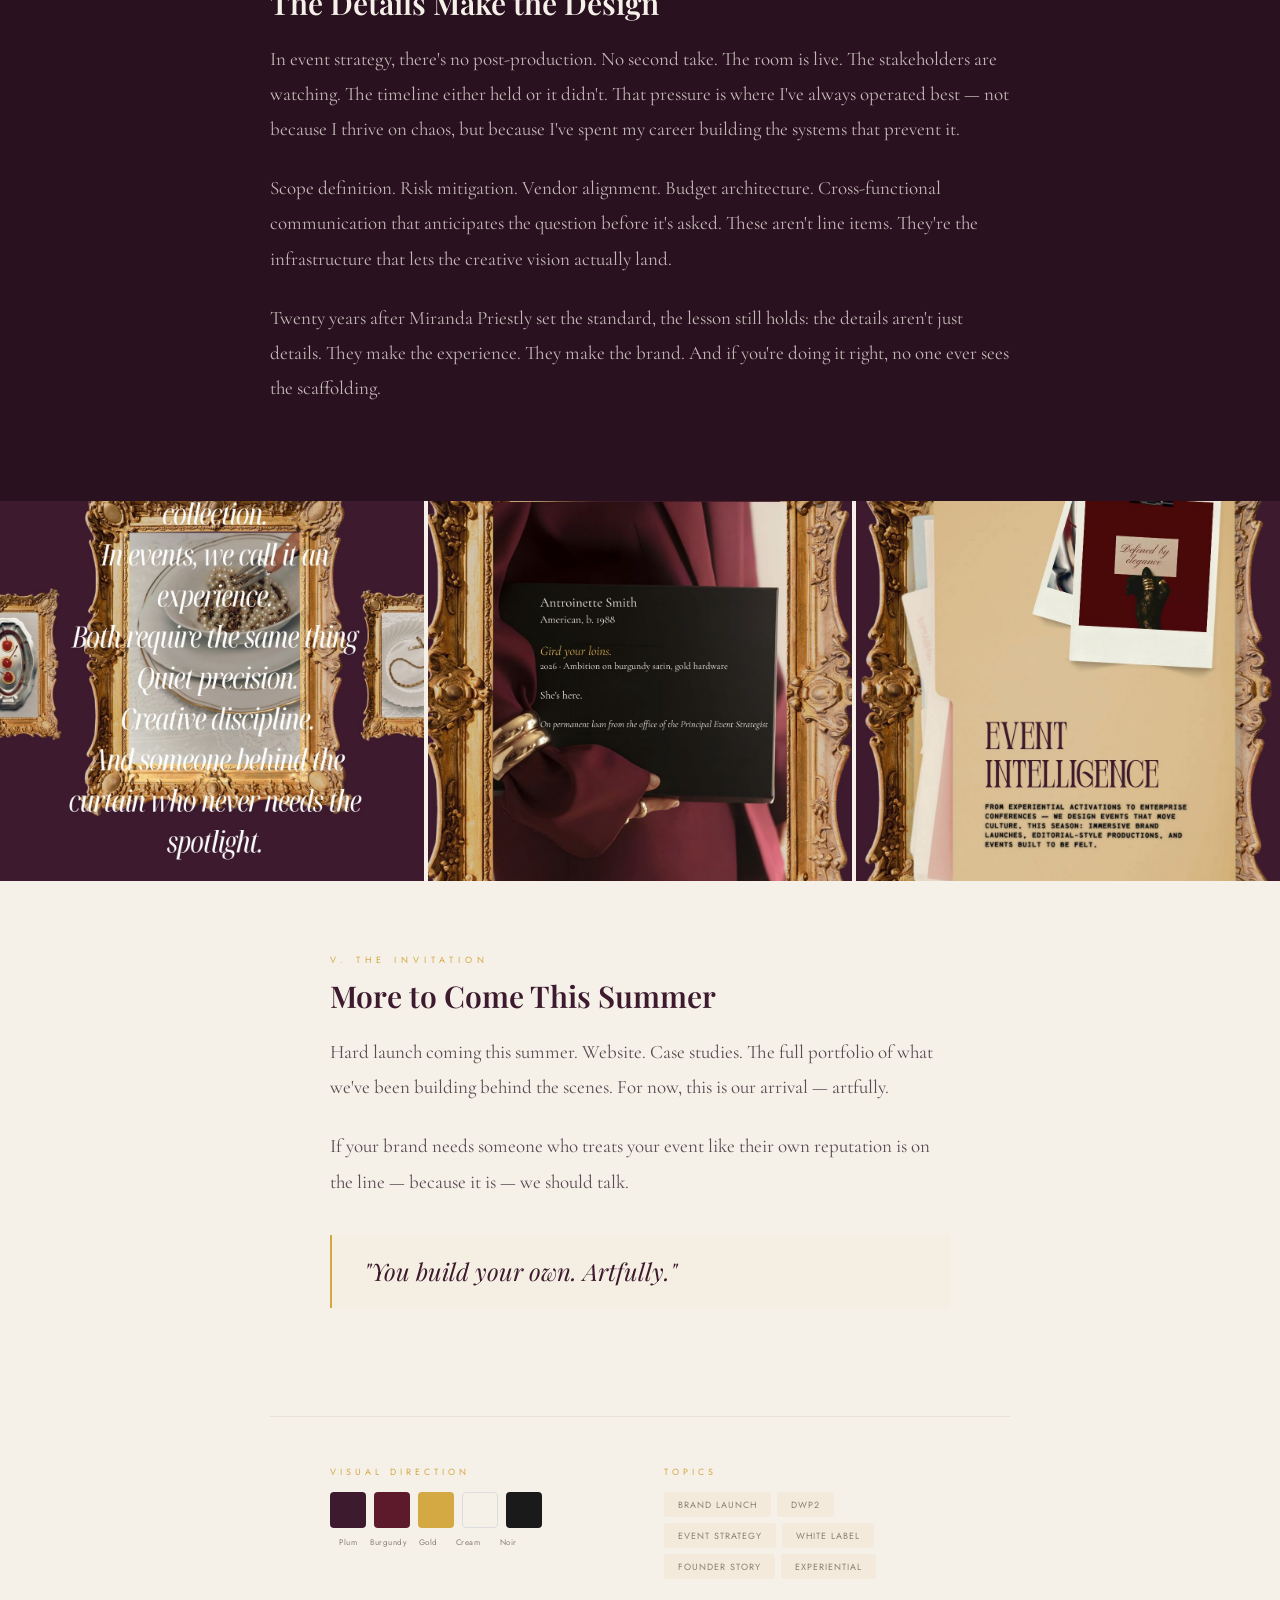
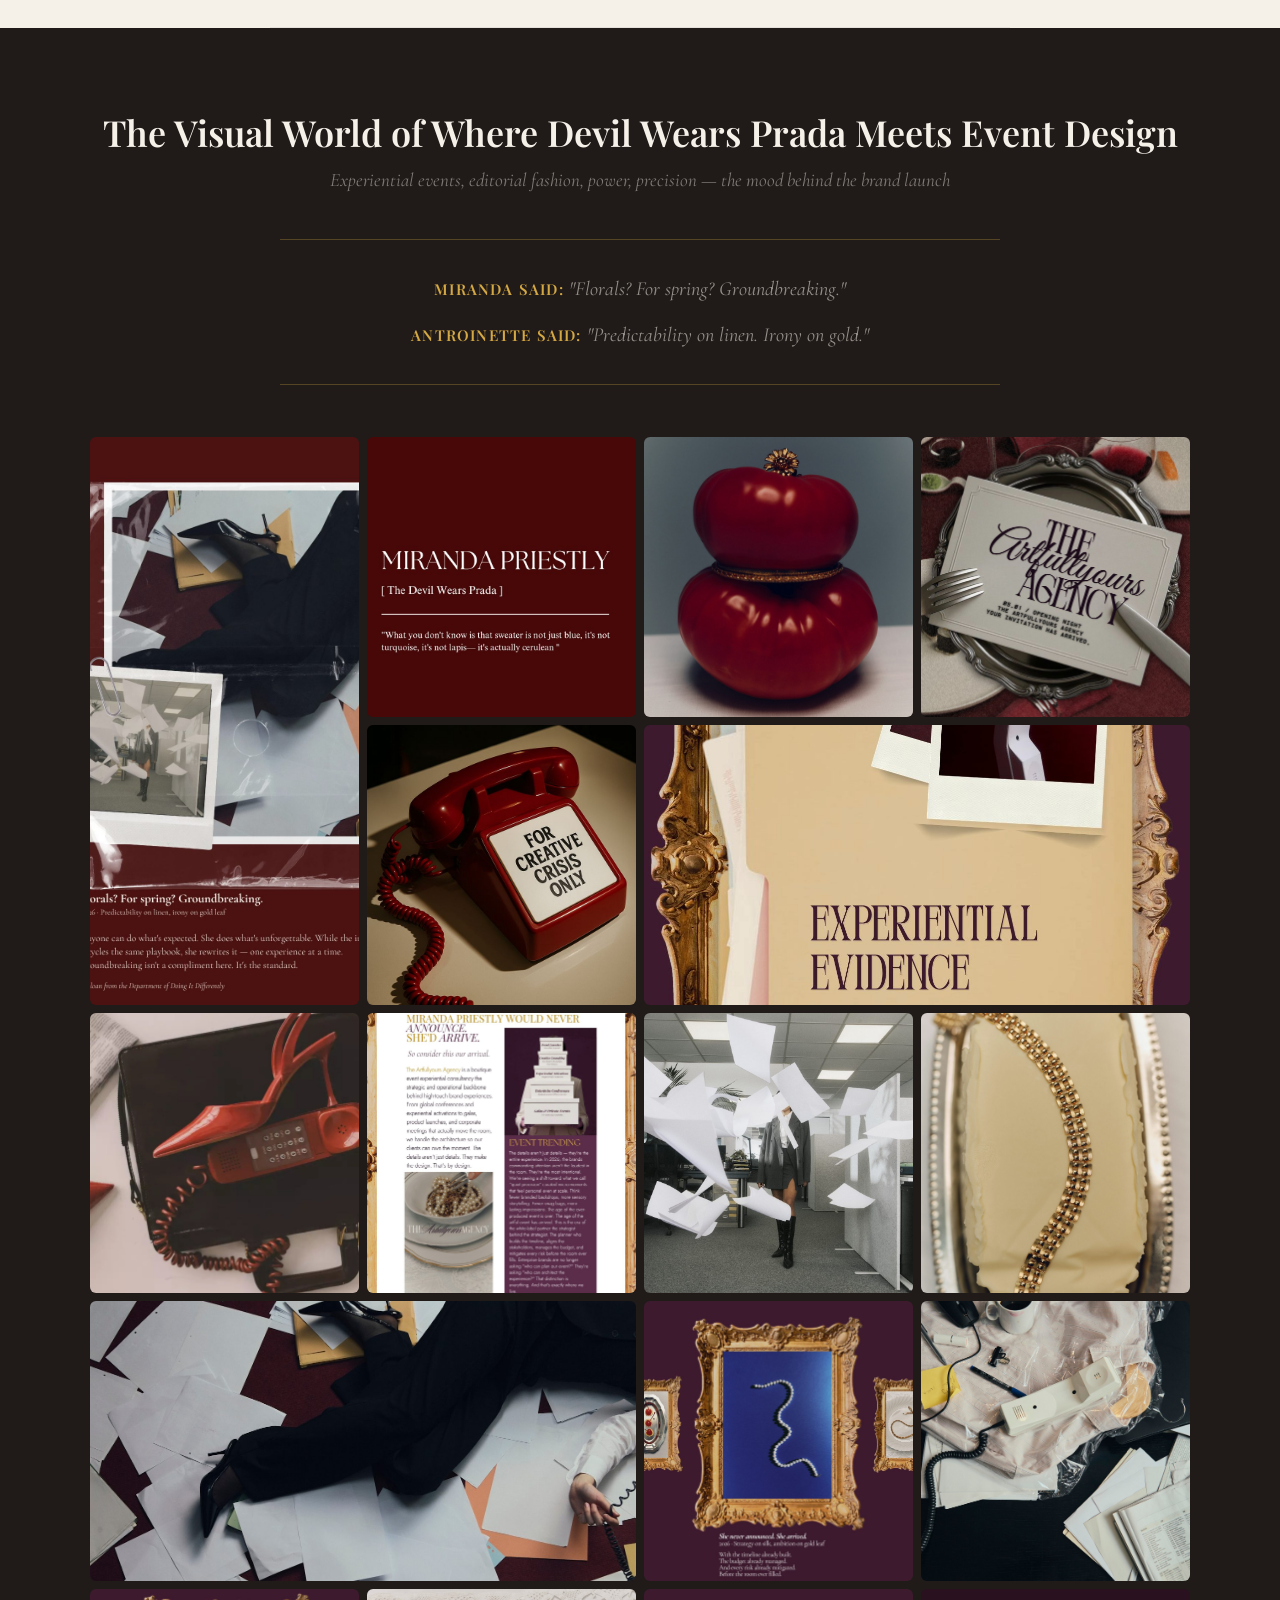
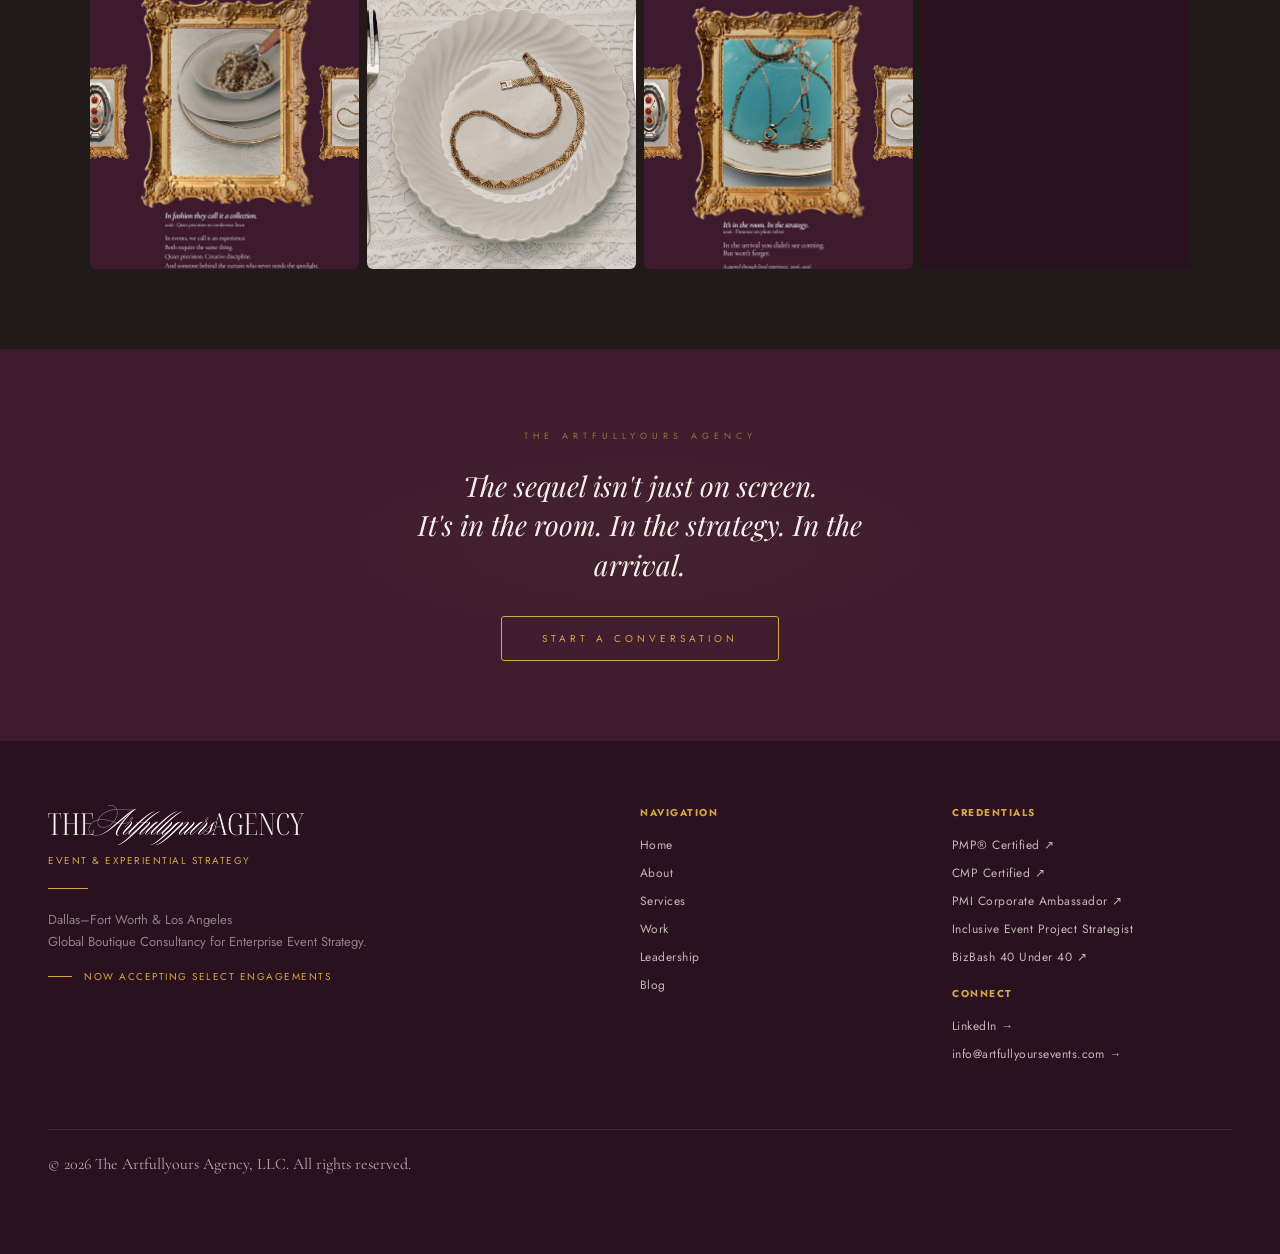
==== commit 809f0e4d: "Fix UTF-8 encoding — restore em dashes and special characters" ====
--- a/blog/index.html
+++ b/blog/index.html
@@ -12,7 +12,7 @@
       <meta charset="UTF-8">
 <meta name="viewport" content="width=device-width, initial-scale=1.0">
 <title>A Year After Leaving Corporate: What I Built in the Quiet | The Artfullyours Agency</title>
-<meta name="description" content="The Devil Wears Prada 2 opens this Friday. Twenty years later, the standard still holds. The sequel isn't just on screen â it's in the room. A brand launch editorial by Antroinette Smith, Founder of The Artfullyours Agency.">
+<meta name="description" content="The Devil Wears Prada 2 opens this Friday. Twenty years later, the standard still holds. The sequel isn't just on screen — it's in the room. A brand launch editorial by Antroinette Smith, Founder of The Artfullyours Agency.">
 <meta property="og:title" content="A Year After Leaving Corporate: What I Built in the Quiet">
 <meta property="og:description" content="The Devil Wears Prada 2 opens this Friday. The sequel isn't just on screen. A brand launch editorial by The Artfullyours Agency.">
 <meta property="og:type" content="article">
@@ -752,7 +752,7 @@
 </head>
 <body>
 
-<!-- NAV â matching artfullyoursevents.com -->
+<!-- NAV — matching artfullyoursevents.com -->
 <header class="site-header">
   <div class="header-inner">
     <a href="https://www.artfullyoursevents.com">
@@ -797,14 +797,14 @@
   <div class="section-kicker">I. The Hook</div>
   <div class="section-title">The Sequel That Wrote Itself</div>
   <div class="editorial-float">
-    <img src="images/vogue-editorial-collage.jpg" alt="Vogue covers, Prada storefront, red stiletto â the world Miranda built">
+    <img src="images/vogue-editorial-collage.jpg" alt="Vogue covers, Prada storefront, red stiletto — the world Miranda built">
     <div class="editorial-float-caption">The world she built</div>
   </div>
   <div class="body-text">
-    When the first Devil Wears Prada dropped in 2006, it didn't just entertain â it codified something. Excellence isn't aspirational. It's operational. Miranda Priestly didn't hope for precision. She required it.
+    When the first Devil Wears Prada dropped in 2006, it didn't just entertain — it codified something. Excellence isn't aspirational. It's operational. Miranda Priestly didn't hope for precision. She required it.
   </div>
   <div class="body-text">
-    This Friday, the sequel arrives and flips the premise: what happens after you've spent years mastering someone else's world â and you decide to build your own?
+    This Friday, the sequel arrives and flips the premise: what happens after you've spent years mastering someone else's world — and you decide to build your own?
   </div>
   <div class="pullquote">
     "She never announced. She arrived."
@@ -827,7 +827,7 @@
     <div class="section-kicker">II. The Parallel</div>
     <div class="section-title">Walking Away from the Room You Built In</div>
     <div class="body-text">
-      May 9, 2025. My last day at Alcon Vision. No dramatic exit. No countdown post. Just a thoughtful email to the people who mattered â and a quiet decision that what I'd spent 7+ years perfecting â the architecture behind enterprise events, brand activations, and large-scale experiences â deserved its own stage.
+      May 9, 2025. My last day at Alcon Vision. No dramatic exit. No countdown post. Just a thoughtful email to the people who mattered — and a quiet decision that what I'd spent 7+ years perfecting — the architecture behind enterprise events, brand activations, and large-scale experiences — deserved its own stage.
     </div>
     <div class="body-text">
       So I built one.
@@ -860,19 +860,19 @@
   <div class="section-kicker">III. The Reveal</div>
   <div class="section-title">What The Artfullyours Agency Is</div>
   <div class="body-text">
-    A boutique white-label event and experiential consultancy, partnering with enterprise brands, agencies, and organizations to design and execute high-impact experiences with discretion, precision, and creative excellence. We sit behind the curtain of some of the most high-touch brand moments in the room â and we like it there.
+    A boutique white-label event and experiential consultancy, partnering with enterprise brands, agencies, and organizations to design and execute high-impact experiences with discretion, precision, and creative excellence. We sit behind the curtain of some of the most high-touch brand moments in the room — and we like it there.
   </div>
   <div class="body-text">
-    From comprehensive event strategy and program design to immersive brand activations and white-label production â we serve as the strategic backbone behind enterprise event experiences. End-to-end management of complex programs where stakeholder alignment and creative vision are never compromised. The timeline holds. The room moves. And no one ever sees the scaffolding.
+    From comprehensive event strategy and program design to immersive brand activations and white-label production — we serve as the strategic backbone behind enterprise event experiences. End-to-end management of complex programs where stakeholder alignment and creative vision are never compromised. The timeline holds. The room moves. And no one ever sees the scaffolding.
   </div>
   <div class="pullquote">
-    "We design moments people carry with them. The kind of evidence no brief can capture â you had to be there."
+    "We design moments people carry with them. The kind of evidence no brief can capture — you had to be there."
   </div>
 </div>
 
 <!-- FULL-WIDTH IMAGE WITH OVERLAY -->
 <div class="image-break-full">
-  <img src="images/red-shoe-briefcase.jpg" alt="Red stiletto heel on leather briefcase with vintage phone â The details make the design">
+  <img src="images/red-shoe-briefcase.jpg" alt="Red stiletto heel on leather briefcase with vintage phone — The details make the design">
   <div class="overlay-text">
     <div class="big">The details aren't just details.<br>They make the design.</div>
     <div class="small">The Artfullyours Agency</div>
@@ -885,7 +885,7 @@
     <div class="section-kicker">IV. The Standard</div>
     <div class="section-title">The Details Make the Design</div>
     <div class="body-text">
-      In event strategy, there's no post-production. No second take. The room is live. The stakeholders are watching. The timeline either held or it didn't. That pressure is where I've always operated best â not because I thrive on chaos, but because I've spent my career building the systems that prevent it.
+      In event strategy, there's no post-production. No second take. The room is live. The stakeholders are watching. The timeline either held or it didn't. That pressure is where I've always operated best — not because I thrive on chaos, but because I've spent my career building the systems that prevent it.
     </div>
     <div class="body-text">
       Scope definition. Risk mitigation. Vendor alignment. Budget architecture. Cross-functional communication that anticipates the question before it's asked. These aren't line items. They're the infrastructure that lets the creative vision actually land.
@@ -900,7 +900,7 @@
 <div class="image-break">
   <img src="images/mood/quiet-precision.jpg" alt="Quiet Precision" data-lightbox data-lb-title="Quiet Precision" data-lb-artist="The Artfullyours Agency, 2026" data-lb-desc="In fashion, they call it a collection. In events, we call it an experience. Both require the same thing." data-lb-collection="Collection of The Artfullyours Agency">
   <img src="images/gird-your-loins.jpg" alt="Gird Your Loins" data-lightbox data-lb-title="Gird Your Loins" data-lb-artist="Antroinette Smith, American, b. 1988" data-lb-desc="Ambition on burgundy satin, gold hardware. She's here." data-lb-collection="On permanent loan from the office of the Principal Event Strategist">
-  <img src="images/mood/event-intelligence.jpg" alt="Event Intelligence" data-lightbox data-lb-title="Event Intelligence" data-lb-artist="The Artfullyours Agency, 2026" data-lb-desc="From experiential activations to enterprise conferences â we design events that move culture." data-lb-collection="Collection of The Artfullyours Agency">
+  <img src="images/mood/event-intelligence.jpg" alt="Event Intelligence" data-lightbox data-lb-title="Event Intelligence" data-lb-artist="The Artfullyours Agency, 2026" data-lb-desc="From experiential activations to enterprise conferences — we design events that move culture." data-lb-collection="Collection of The Artfullyours Agency">
 </div>
 
 <!-- SECTION V: THE INVITATION -->
@@ -908,10 +908,10 @@
   <div class="section-kicker">V. The Invitation</div>
   <div class="section-title">More to Come This Summer</div>
   <div class="body-text">
-    Hard launch coming this summer. Website. Case studies. The full portfolio of what we've been building behind the scenes. For now, this is our arrival â artfully.
+    Hard launch coming this summer. Website. Case studies. The full portfolio of what we've been building behind the scenes. For now, this is our arrival — artfully.
   </div>
   <div class="body-text">
-    If your brand needs someone who treats your event like their own reputation is on the line â because it is â we should talk.
+    If your brand needs someone who treats your event like their own reputation is on the line — because it is — we should talk.
   </div>
   <div class="pullquote">
     "You build your own. Artfully."
@@ -923,11 +923,11 @@
   <div class="sidebar-block">
     <div class="sidebar-title">Visual Direction</div>
     <div class="palette-row">
-      <div class="color-swatch" style="background:#3D1A2E;" data-color="#3D1A2E" data-code="2365 C" data-name="Plum" data-rgb="61 Â· 26 Â· 46" data-cmyk="54 Â· 87 Â· 41 Â· 44" onclick="showPantone(this)"></div>
-      <div class="color-swatch" style="background:#5C1A2A;" data-color="#5C1A2A" data-code="1955 C" data-name="Burgundy" data-rgb="92 Â· 26 Â· 42" data-cmyk="30 Â· 93 Â· 60 Â· 40" onclick="showPantone(this)"></div>
-      <div class="color-swatch" style="background:#D4A843;" data-color="#D4A843" data-code="4015 C" data-name="Antique Gold" data-rgb="212 Â· 168 Â· 67" data-cmyk="14 Â· 30 Â· 82 Â· 1" onclick="showPantone(this)"></div>
-      <div class="color-swatch" style="background:#F5F0E8;" data-color="#F5F0E8" data-code="7527 C" data-name="Cream" data-rgb="245 Â· 240 Â· 232" data-cmyk="3 Â· 3 Â· 7 Â· 0" onclick="showPantone(this)"></div>
-      <div class="color-swatch" style="background:#1A1A1A;" data-color="#1A1A1A" data-code="Black 6 C" data-name="Noir" data-rgb="26 Â· 26 Â· 26" data-cmyk="72 Â· 66 Â· 64 Â· 75" onclick="showPantone(this)"></div>
+      <div class="color-swatch" style="background:#3D1A2E;" data-color="#3D1A2E" data-code="2365 C" data-name="Plum" data-rgb="61 · 26 · 46" data-cmyk="54 · 87 · 41 · 44" onclick="showPantone(this)"></div>
+      <div class="color-swatch" style="background:#5C1A2A;" data-color="#5C1A2A" data-code="1955 C" data-name="Burgundy" data-rgb="92 · 26 · 42" data-cmyk="30 · 93 · 60 · 40" onclick="showPantone(this)"></div>
+      <div class="color-swatch" style="background:#D4A843;" data-color="#D4A843" data-code="4015 C" data-name="Antique Gold" data-rgb="212 · 168 · 67" data-cmyk="14 · 30 · 82 · 1" onclick="showPantone(this)"></div>
+      <div class="color-swatch" style="background:#F5F0E8;" data-color="#F5F0E8" data-code="7527 C" data-name="Cream" data-rgb="245 · 240 · 232" data-cmyk="3 · 3 · 7 · 0" onclick="showPantone(this)"></div>
+      <div class="color-swatch" style="background:#1A1A1A;" data-color="#1A1A1A" data-code="Black 6 C" data-name="Noir" data-rgb="26 · 26 · 26" data-cmyk="72 · 66 · 64 · 75" onclick="showPantone(this)"></div>
     </div>
     <div class="palette-labels">
       <span>Plum</span><span>Burgundy</span><span>Gold</span><span>Cream</span><span>Noir</span>
@@ -936,7 +936,7 @@
       <div class="pantone-popup" id="pantonePopup" onclick="event.stopPropagation()">
         <div class="pantone-popup-color" id="pantonePopupColor"></div>
         <div class="pantone-popup-info">
-          <div class="pantone-logo">PANTONE<sup style="font-size:6px;">Â®</sup></div>
+          <div class="pantone-logo">PANTONE<sup style="font-size:6px;">®</sup></div>
           <div class="pantone-code" id="pantonePopupCode"></div>
           <div class="pantone-name" id="pantonePopupName"></div>
           <div class="pantone-specs">
@@ -965,7 +965,7 @@
 <div class="mood-section">
   <div class="mood-header">
     <h2>The Visual World of Where Devil Wears Prada Meets Event Design</h2>
-    <p>Experiential events, editorial fashion, power, precision â the mood behind the brand launch</p>
+    <p>Experiential events, editorial fashion, power, precision — the mood behind the brand launch</p>
   </div>
     <div class="mood-quote">
           <p class="quote-line"><span class="quote-name">Miranda said:</span> <span class="quote-text">"Florals? For spring? Groundbreaking."</span></p>
@@ -973,11 +973,11 @@
     </div>
   <div class="mood-grid">
     <div class="mood-tile tall" data-lightbox data-lb-title="Groundbreaking" data-lb-artist="The Artfullyours Agency, 2026" data-lb-desc="Florals? For spring? Groundbreaking. Predictability on linen, irony on gold leaf." data-lb-collection="Collection of The Artfullyours Agency" data-lb-src="images/groundbreaking.jpg">
-      <img src="images/groundbreaking.jpg" alt="Florals for spring â Groundbreaking collage">
+      <img src="images/groundbreaking.jpg" alt="Florals for spring — Groundbreaking collage">
       <div class="mood-tile-label">Groundbreaking</div>
     </div>
-    <div class="mood-tile" data-lightbox data-lb-title="Miranda Priestly" data-lb-artist="2006" data-lb-desc="The moment cerulean stopped being just a color â and became a lesson in knowing your industry." data-lb-collection="On loan from Runway Magazine" data-lb-src="images/miranda-priestly.jpg">
-      <img src="images/miranda-priestly.jpg" alt="Miranda Priestly â cerulean">
+    <div class="mood-tile" data-lightbox data-lb-title="Miranda Priestly" data-lb-artist="2006" data-lb-desc="The moment cerulean stopped being just a color — and became a lesson in knowing your industry." data-lb-collection="On loan from Runway Magazine" data-lb-src="images/miranda-priestly.jpg">
+      <img src="images/miranda-priestly.jpg" alt="Miranda Priestly — cerulean">
       <div class="mood-tile-label">Miranda Priestly</div>
     </div>
     <div class="mood-tile" data-lightbox data-lb-title="Eat the Rich" data-lb-artist="Fanette Guilloud, 2025" data-lb-desc="Silver and shadow. The table is set, but the guest list is curated." data-lb-collection="Dress the Story Collection" data-lb-src="images/eat-rich-silver.jpg">
@@ -990,32 +990,32 @@
     </div>
 
     <div class="mood-tile" data-lightbox data-lb-title="For Creative Crisis Only" data-lb-artist="The Artfullyours Agency, 2026" data-lb-desc="Break glass in case of brand emergency. Direct line to the Principal Event Strategist." data-lb-collection="Collection of The Artfullyours Agency" data-lb-src="images/creative-crisis.jpg">
-      <img src="images/creative-crisis.jpg" alt="Red phone â Creative Crisis">
+      <img src="images/creative-crisis.jpg" alt="Red phone — Creative Crisis">
       <div class="mood-tile-label">For Creative Crisis Only</div>
     </div>
-    <div class="mood-tile wide" data-lightbox data-lb-title="Experiential Evidence" data-lb-artist="The Artfullyours Agency, 2026" data-lb-desc="From pop-ups to product launches â we design moments people carry with them." data-lb-collection="Collection of The Artfullyours Agency" data-lb-src="images/experiential-evidence.jpg">
-      <img src="images/experiential-evidence.jpg" alt="Experiential Evidence â gold frame collage">
+    <div class="mood-tile wide" data-lightbox data-lb-title="Experiential Evidence" data-lb-artist="The Artfullyours Agency, 2026" data-lb-desc="From pop-ups to product launches — we design moments people carry with them." data-lb-collection="Collection of The Artfullyours Agency" data-lb-src="images/experiential-evidence.jpg">
+      <img src="images/experiential-evidence.jpg" alt="Experiential Evidence — gold frame collage">
       <div class="mood-tile-label">Experiential Evidence</div>
     </div>
     <div class="mood-tile" data-lightbox data-lb-title="The Details Make the Design" data-lb-artist="The Artfullyours Agency, 2026" data-lb-desc="Red stiletto on leather briefcase. Power dressing as design philosophy." data-lb-collection="Dress the Story Collection" data-lb-src="images/red-shoe-briefcase.jpg">
-      <img src="images/red-shoe-briefcase.jpg" alt="Red stiletto heel on leather briefcase â The details make the design">
+      <img src="images/red-shoe-briefcase.jpg" alt="Red stiletto heel on leather briefcase — The details make the design">
       <div class="mood-tile-label">The Details Make the Design</div>
     </div>
-    <div class="mood-tile" data-lightbox data-lb-title="The Article" data-lb-artist="The Artfullyours Agency, 2026" data-lb-desc="The brand launch editorial â Devil Wears Prada meets event strategy." data-lb-collection="Collection of The Artfullyours Agency" data-lb-src="images/mood/the-article.jpg">
+    <div class="mood-tile" data-lightbox data-lb-title="The Article" data-lb-artist="The Artfullyours Agency, 2026" data-lb-desc="The brand launch editorial — Devil Wears Prada meets event strategy." data-lb-collection="Collection of The Artfullyours Agency" data-lb-src="images/mood/the-article.jpg">
       <img src="images/mood/the-article.jpg" alt="DWP2 editorial article">
       <div class="mood-tile-label">The Article</div>
     </div>
 
-    <div class="mood-tile" data-lightbox data-lb-title="Gird Your Loins" data-lb-artist="Shauna Summers, 2025" data-lb-desc="Papers in flight. The moment before the room gets organized." data-lb-collection="Dress the Story â After Hours Collection" data-lb-src="images/after-hours.jpg">
-      <img src="images/after-hours.jpg" alt="Papers flying in office â After Hours">
+    <div class="mood-tile" data-lightbox data-lb-title="Gird Your Loins" data-lb-artist="Shauna Summers, 2025" data-lb-desc="Papers in flight. The moment before the room gets organized." data-lb-collection="Dress the Story — After Hours Collection" data-lb-src="images/after-hours.jpg">
+      <img src="images/after-hours.jpg" alt="Papers flying in office — After Hours">
       <div class="mood-tile-label">Gird Your Loins</div>
     </div>
-    <div class="mood-tile" data-lightbox data-lb-title="Dripping in It" data-lb-artist="Fanette Guilloud, 2025" data-lb-desc="Gold chain on butter. Indulgence on a silver tray." data-lb-collection="Dress the Story â Eat the Rich Collection" data-lb-src="images/dripping-in-it.jpg">
+    <div class="mood-tile" data-lightbox data-lb-title="Dripping in It" data-lb-artist="Fanette Guilloud, 2025" data-lb-desc="Gold chain on butter. Indulgence on a silver tray." data-lb-collection="Dress the Story — Eat the Rich Collection" data-lb-src="images/dripping-in-it.jpg">
       <img src="images/dripping-in-it.jpg" alt="Eat the Rich editorial">
       <div class="mood-tile-label">Dripping in It</div>
     </div>
-    <div class="mood-tile wide" data-lightbox data-lb-title="Midnight Agenda" data-lb-artist="Shauna Summers, 2025" data-lb-desc="Scattered papers, stilettos, and a plan that doesn't sleep." data-lb-collection="Dress the Story â Midnight Agenda Collection" data-lb-src="images/midnight-agenda.jpg">
-      <img src="images/midnight-agenda.jpg" alt="Midnight Agenda â scattered papers and heels">
+    <div class="mood-tile wide" data-lightbox data-lb-title="Midnight Agenda" data-lb-artist="Shauna Summers, 2025" data-lb-desc="Scattered papers, stilettos, and a plan that doesn't sleep." data-lb-collection="Dress the Story — Midnight Agenda Collection" data-lb-src="images/midnight-agenda.jpg">
+      <img src="images/midnight-agenda.jpg" alt="Midnight Agenda — scattered papers and heels">
       <div class="mood-tile-label">Midnight Agenda</div>
     </div>
     <div class="mood-tile" data-lightbox data-lb-title="The Strategy" data-lb-artist="The Artfullyours Agency, 2026" data-lb-desc="She never announced. She arrived. The timeline already built, the budget already managed." data-lb-collection="Collection of The Artfullyours Agency" data-lb-src="images/the-strategy.jpg">
@@ -1023,24 +1023,24 @@
       <div class="mood-tile-label">The Strategy</div>
     </div>
 
-    <div class="mood-tile" data-lightbox data-lb-title="The Late Shift" data-lb-artist="Shauna Summers, 2025" data-lb-desc="Desk phone and cold coffee. The hours no one sees." data-lb-collection="Dress the Story â Midnight Agenda Collection" data-lb-src="images/late-shift.jpg">
-      <img src="images/late-shift.jpg" alt="Midnight Agenda â desk phone and coffee">
+    <div class="mood-tile" data-lightbox data-lb-title="The Late Shift" data-lb-artist="Shauna Summers, 2025" data-lb-desc="Desk phone and cold coffee. The hours no one sees." data-lb-collection="Dress the Story — Midnight Agenda Collection" data-lb-src="images/late-shift.jpg">
+      <img src="images/late-shift.jpg" alt="Midnight Agenda — desk phone and coffee">
       <div class="mood-tile-label">The Late Shift</div>
     </div>
     <div class="mood-tile" data-lightbox data-lb-title="She Arrived" data-lb-artist="The Artfullyours Agency, 2026" data-lb-desc="Quiet precision and ambition in linen. In fashion they call it a collection. In events, we call it an experience." data-lb-collection="Collection of The Artfullyours Agency, est. 2025" data-lb-src="images/she-arrived.jpg">
       <img src="images/she-arrived.jpg" alt="Campaign visual">
       <div class="mood-tile-label">She Arrived</div>
     </div>
-    <div class="mood-tile" data-lightbox data-lb-title="The Setting" data-lb-artist="Fanette Guilloud, 2025" data-lb-desc="Pearls on fine china. Every detail is deliberate." data-lb-collection="Dress the Story â Eat the Rich Collection" data-lb-src="images/eat-rich-setting.jpg">
+    <div class="mood-tile" data-lightbox data-lb-title="The Setting" data-lb-artist="Fanette Guilloud, 2025" data-lb-desc="Pearls on fine china. Every detail is deliberate." data-lb-collection="Dress the Story — Eat the Rich Collection" data-lb-src="images/eat-rich-setting.jpg">
       <img src="images/eat-rich-setting.jpg" alt="Pearls and gold on fine china">
       <div class="mood-tile-label">The Setting</div>
     </div>
-    <div class="mood-tile" data-lightbox data-lb-title="The Origin Story" data-lb-artist="The Artfullyours Agency, 2026" data-lb-desc="Presence on plain velvet. The arrival you didn't see coming. But won't forget." data-lb-collection="Acquired through lived experience, 2006â2026" data-lb-src="images/origin-story.jpg">
+    <div class="mood-tile" data-lightbox data-lb-title="The Origin Story" data-lb-artist="The Artfullyours Agency, 2026" data-lb-desc="Presence on plain velvet. The arrival you didn't see coming. But won't forget." data-lb-collection="Acquired through lived experience, 2006–2026" data-lb-src="images/origin-story.jpg">
       <img src="images/origin-story.jpg" alt="Campaign visual">
       <div class="mood-tile-label">The Origin Story</div>
     </div>
 
-    <div class="mood-tile" data-lightbox data-lb-title="Overtime" data-lb-artist="Joey Bania, 2025" data-lb-desc="The work that happens after hours. On loop, as it should be." data-lb-collection="Dress the Story â Overtime Collection" data-lb-src="/blog/video/overtime.mp4" data-lb-video="true">
+    <div class="mood-tile" data-lightbox data-lb-title="Overtime" data-lb-artist="Joey Bania, 2025" data-lb-desc="The work that happens after hours. On loop, as it should be." data-lb-collection="Dress the Story — Overtime Collection" data-lb-src="/blog/video/overtime.mp4" data-lb-video="true">
       <video src="/blog/video/overtime.mp4" autoplay muted loop playsinline style="width:100%; height:100%; object-fit:cover; display:block;"></video>
       <div class="mood-tile-label">Overtime</div>
     </div>
@@ -1063,7 +1063,7 @@
         <div class="footer-tagline">Event &amp; Experiential Strategy</div>
         <div class="footer-divider"></div>
         <div class="footer-location">
-          DallasâFort Worth &amp; Los Angeles<br>
+          Dallas–Fort Worth &amp; Los Angeles<br>
           Global Boutique Consultancy for Enterprise Event Strategy.
         </div>
         <div class="footer-accepting">Now Accepting Select Engagements</div>
@@ -1079,18 +1079,18 @@
         </div>
         <div class="footer-credentials">
           <h4>Credentials</h4>
-          <a href="https://www.credly.com/users/antroinette-smith" target="_blank">PMPÂ® Certified âï¸</a>
-          <a href="https://www.credly.com/users/antroinette-smith" target="_blank">CMP Certified âï¸</a>
-          <a href="https://www.artfullyoursevents.com/leadership" target="_blank">PMI Corporate Ambassador âï¸</a>
+          <a href="https://www.credly.com/users/antroinette-smith" target="_blank">PMP® Certified ↗︎</a>
+          <a href="https://www.credly.com/users/antroinette-smith" target="_blank">CMP Certified ↗︎</a>
+          <a href="https://www.artfullyoursevents.com/leadership" target="_blank">PMI Corporate Ambassador ↗︎</a>
           <span>Inclusive Event Project Strategist</span>
-          <a href="https://www.bizbash.com/bizbash-lists/brands-event-pros/article/22936275/2025-bizbash-40-under-40-antroinette-smith" target="_blank">BizBash 40 Under 40 âï¸</a>
+          <a href="https://www.bizbash.com/bizbash-lists/brands-event-pros/article/22936275/2025-bizbash-40-under-40-antroinette-smith" target="_blank">BizBash 40 Under 40 ↗︎</a>
           <h4 style="margin-top:20px;">Connect</h4>
-          <a href="https://www.linkedin.com/company/theartfullyoursagency/" target="_blank">LinkedIn âï¸</a>
-          <a href="mailto:info@artfullyoursevents.com">info@artfullyoursevents.com âï¸</a>
+          <a href="https://www.linkedin.com/company/theartfullyoursagency/" target="_blank">LinkedIn →︎</a>
+          <a href="mailto:info@artfullyoursevents.com">info@artfullyoursevents.com →︎</a>
         </div>
     </div>
     <div class="footer-bottom">
-      <p>Â© 2026 The Artfullyours Agency, LLC. All rights reserved.</p>
+      <p>© 2026 The Artfullyours Agency, LLC. All rights reserved.</p>
     </div>
   </footer>
 
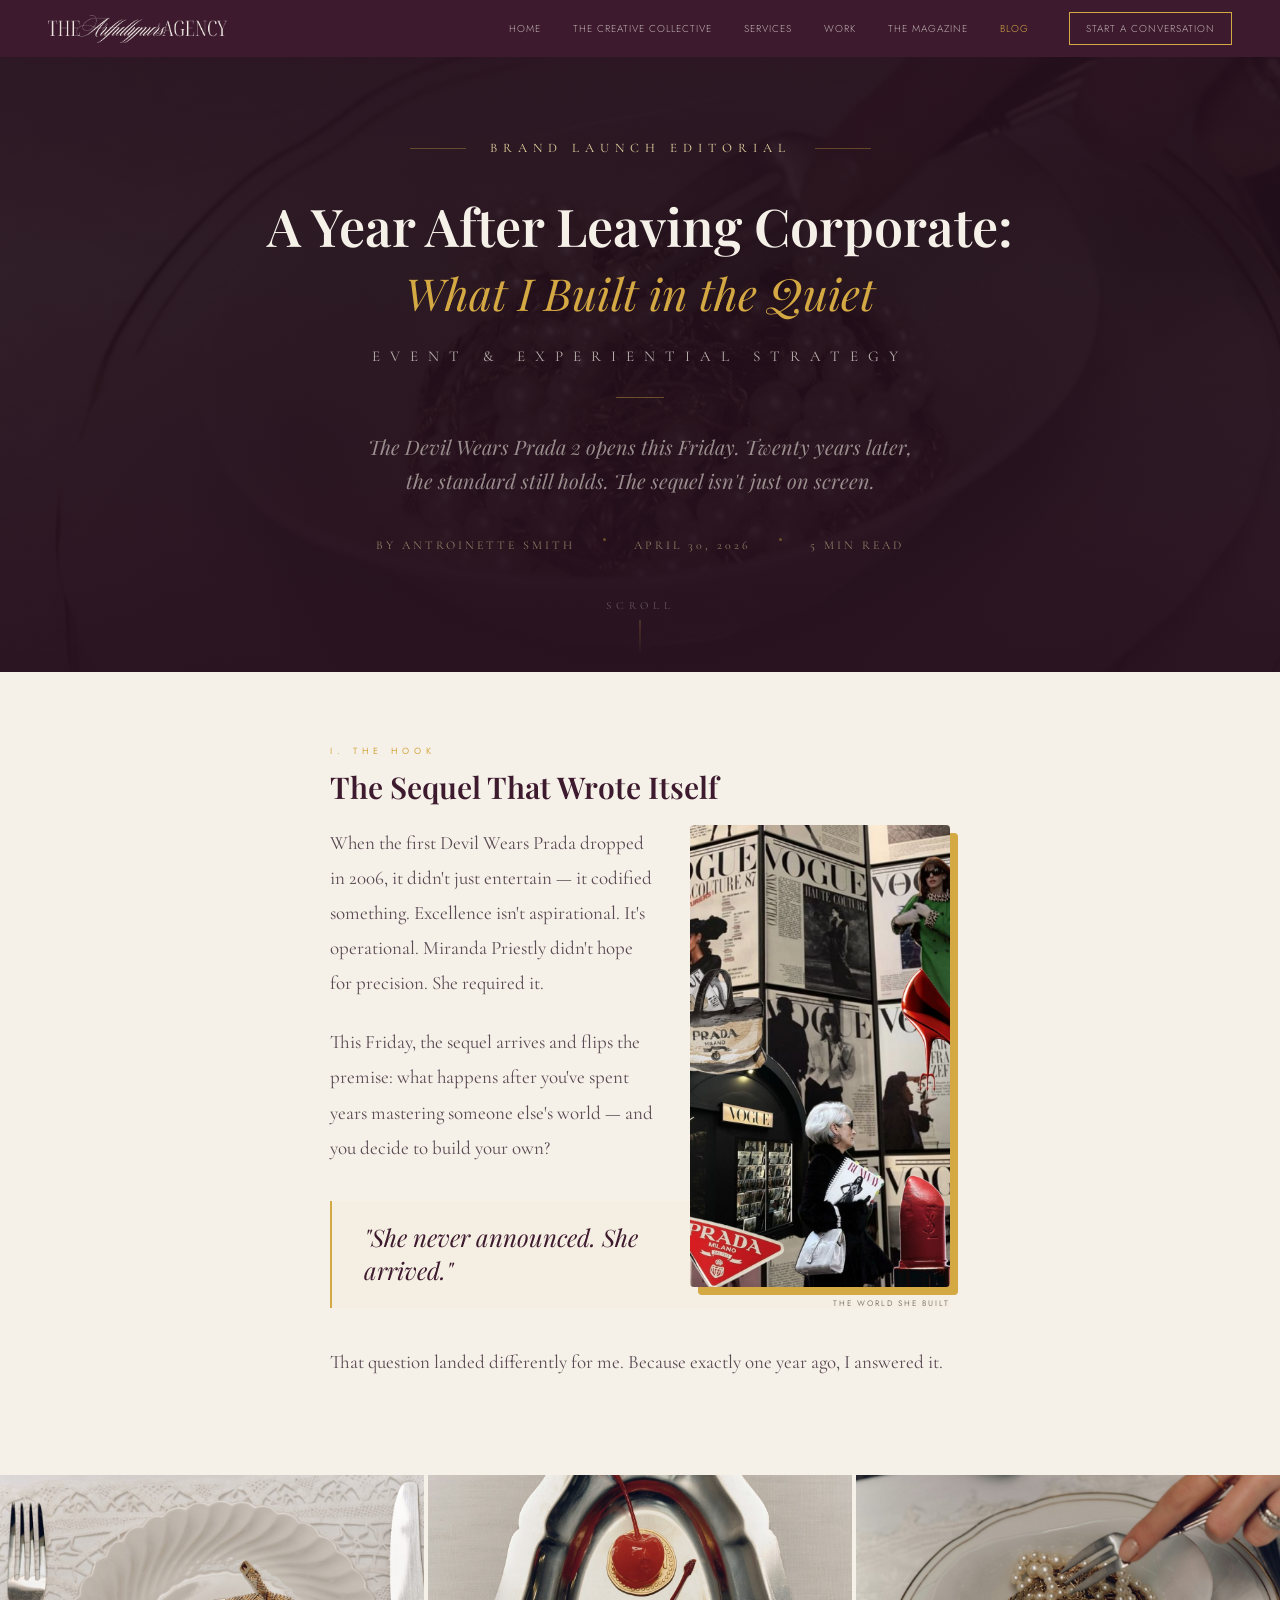
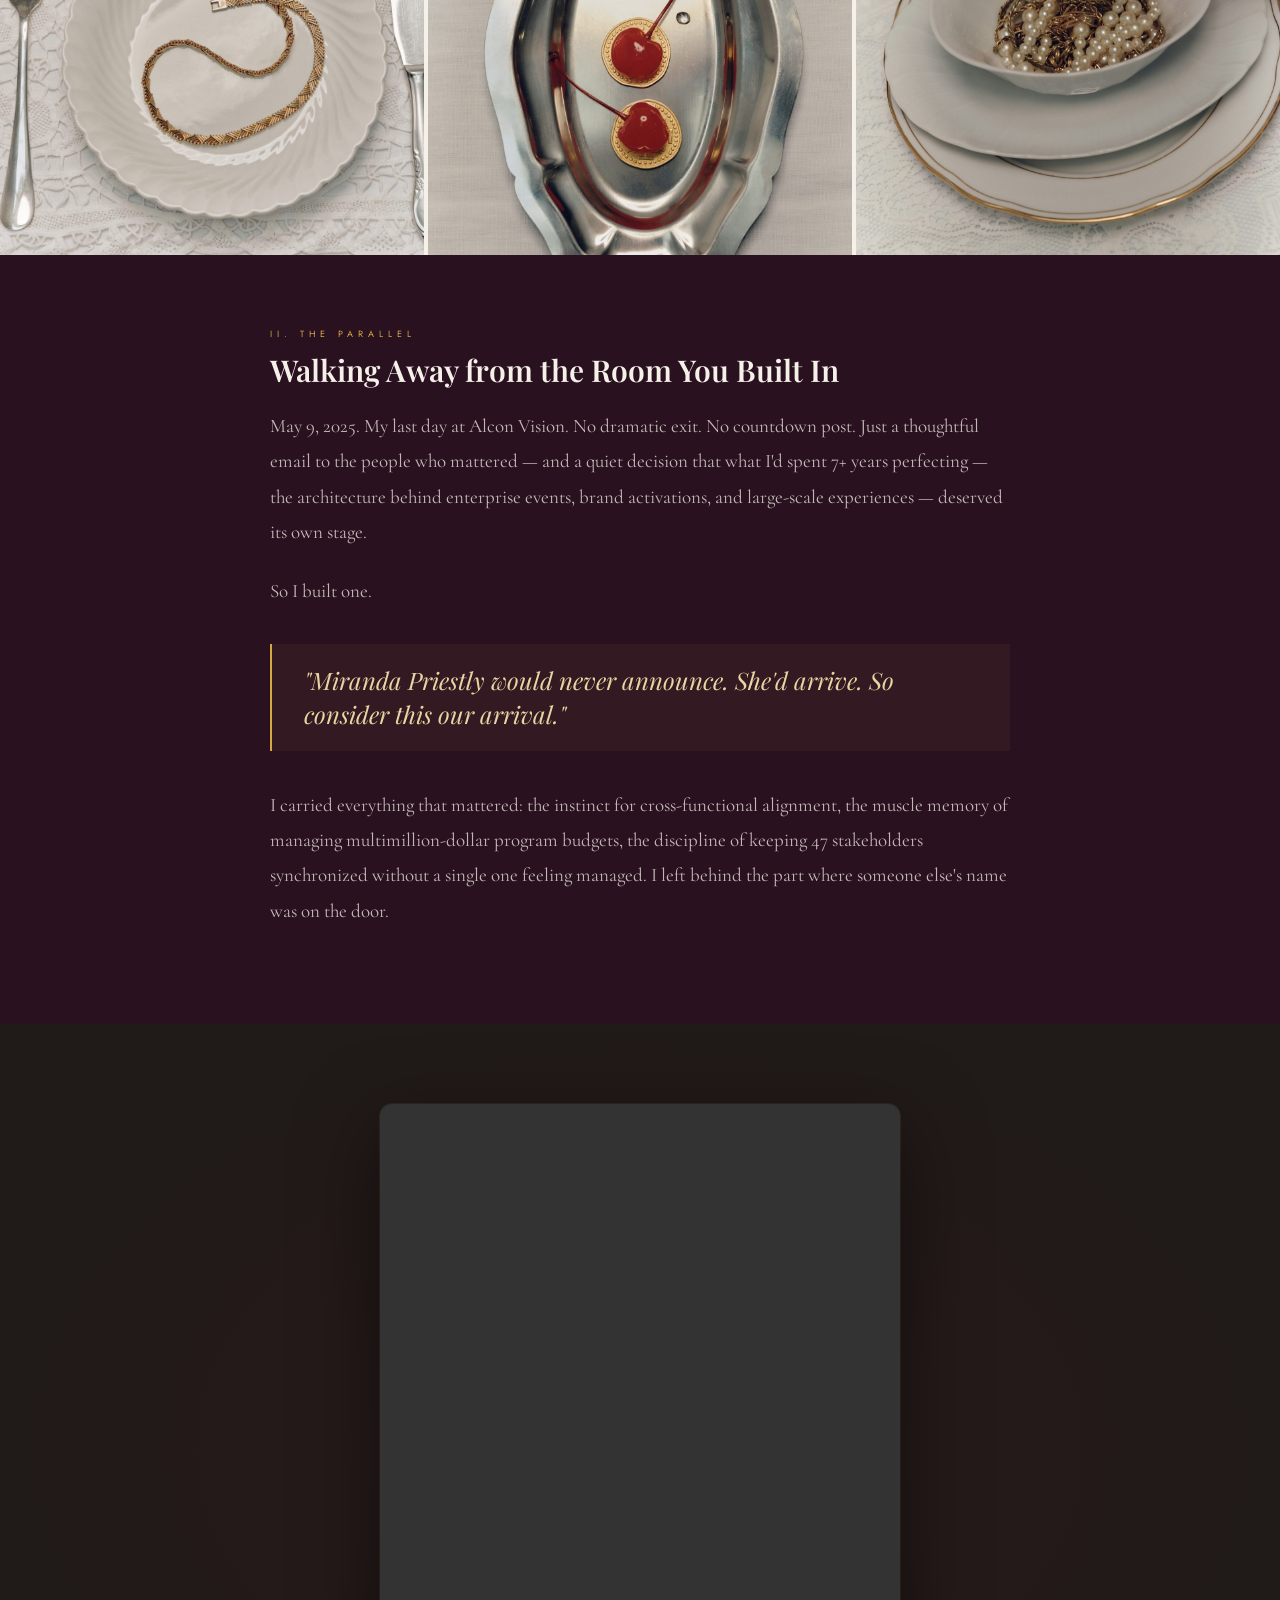
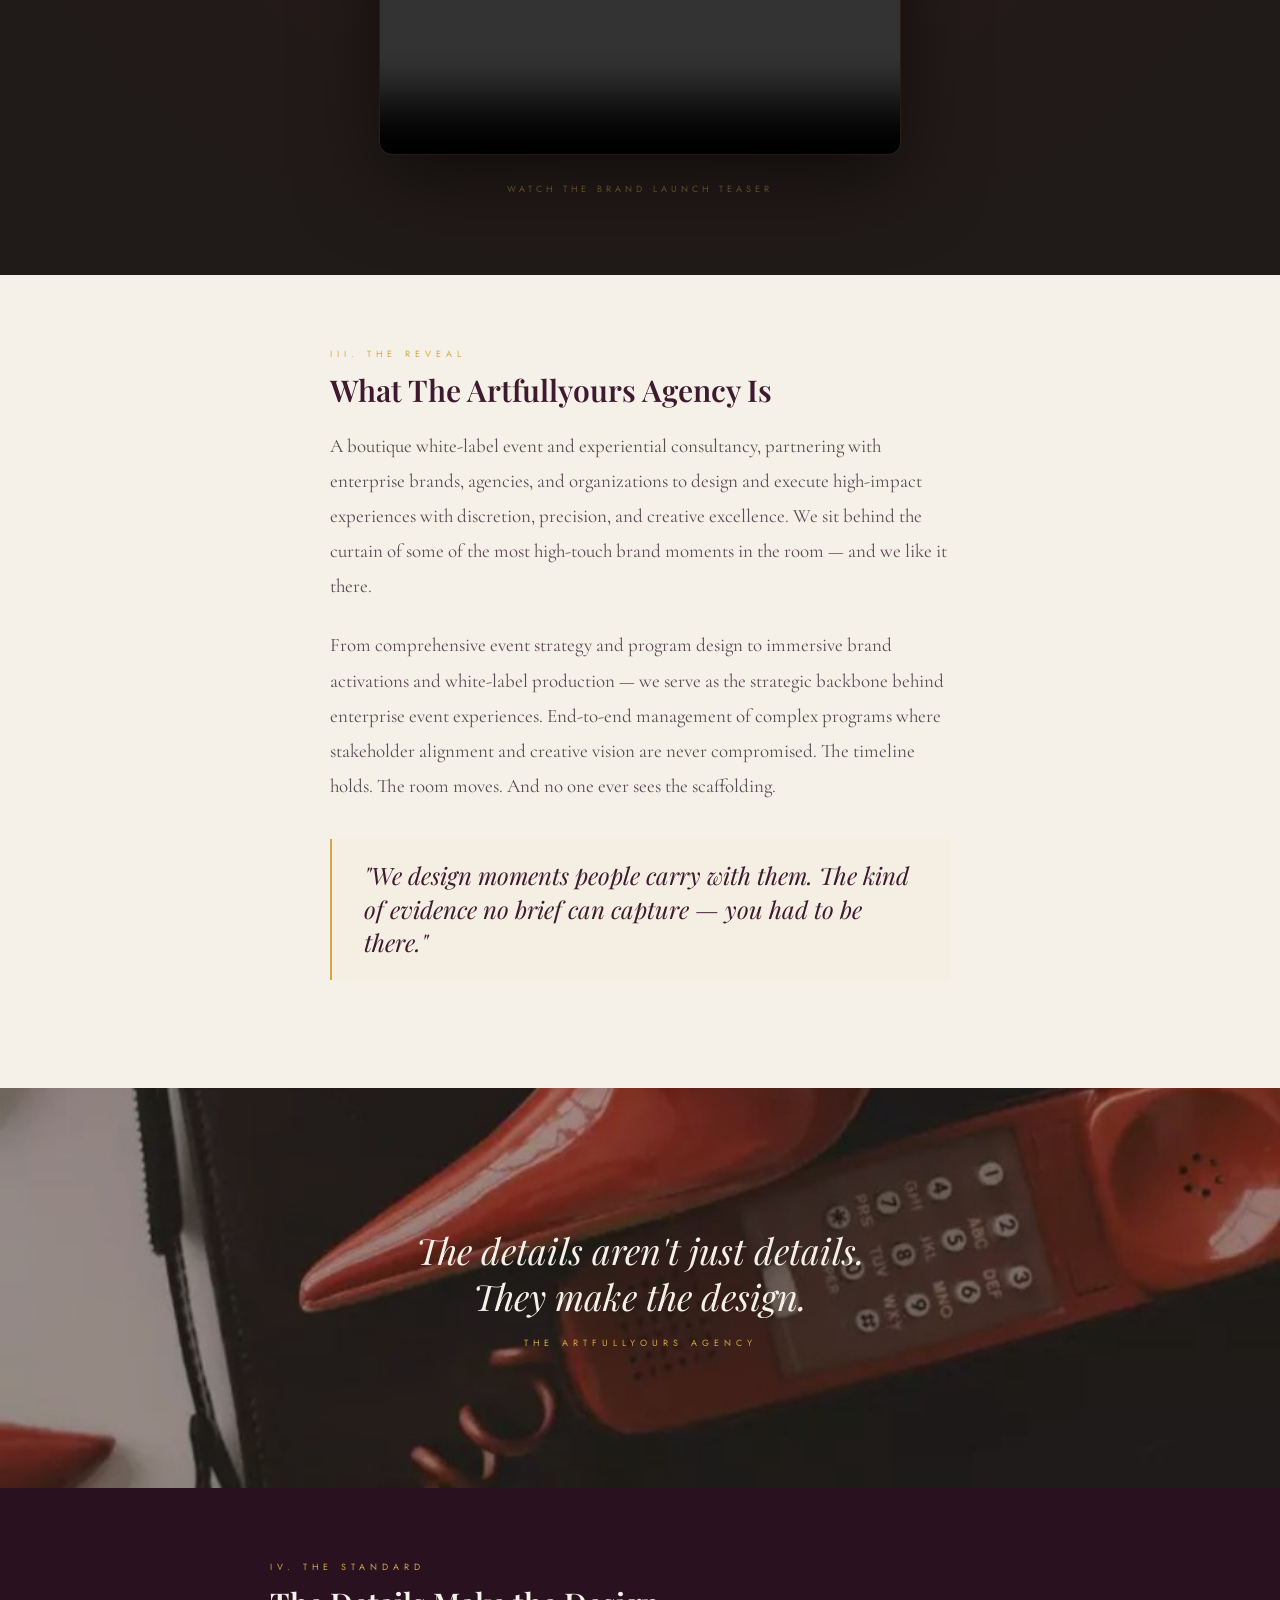
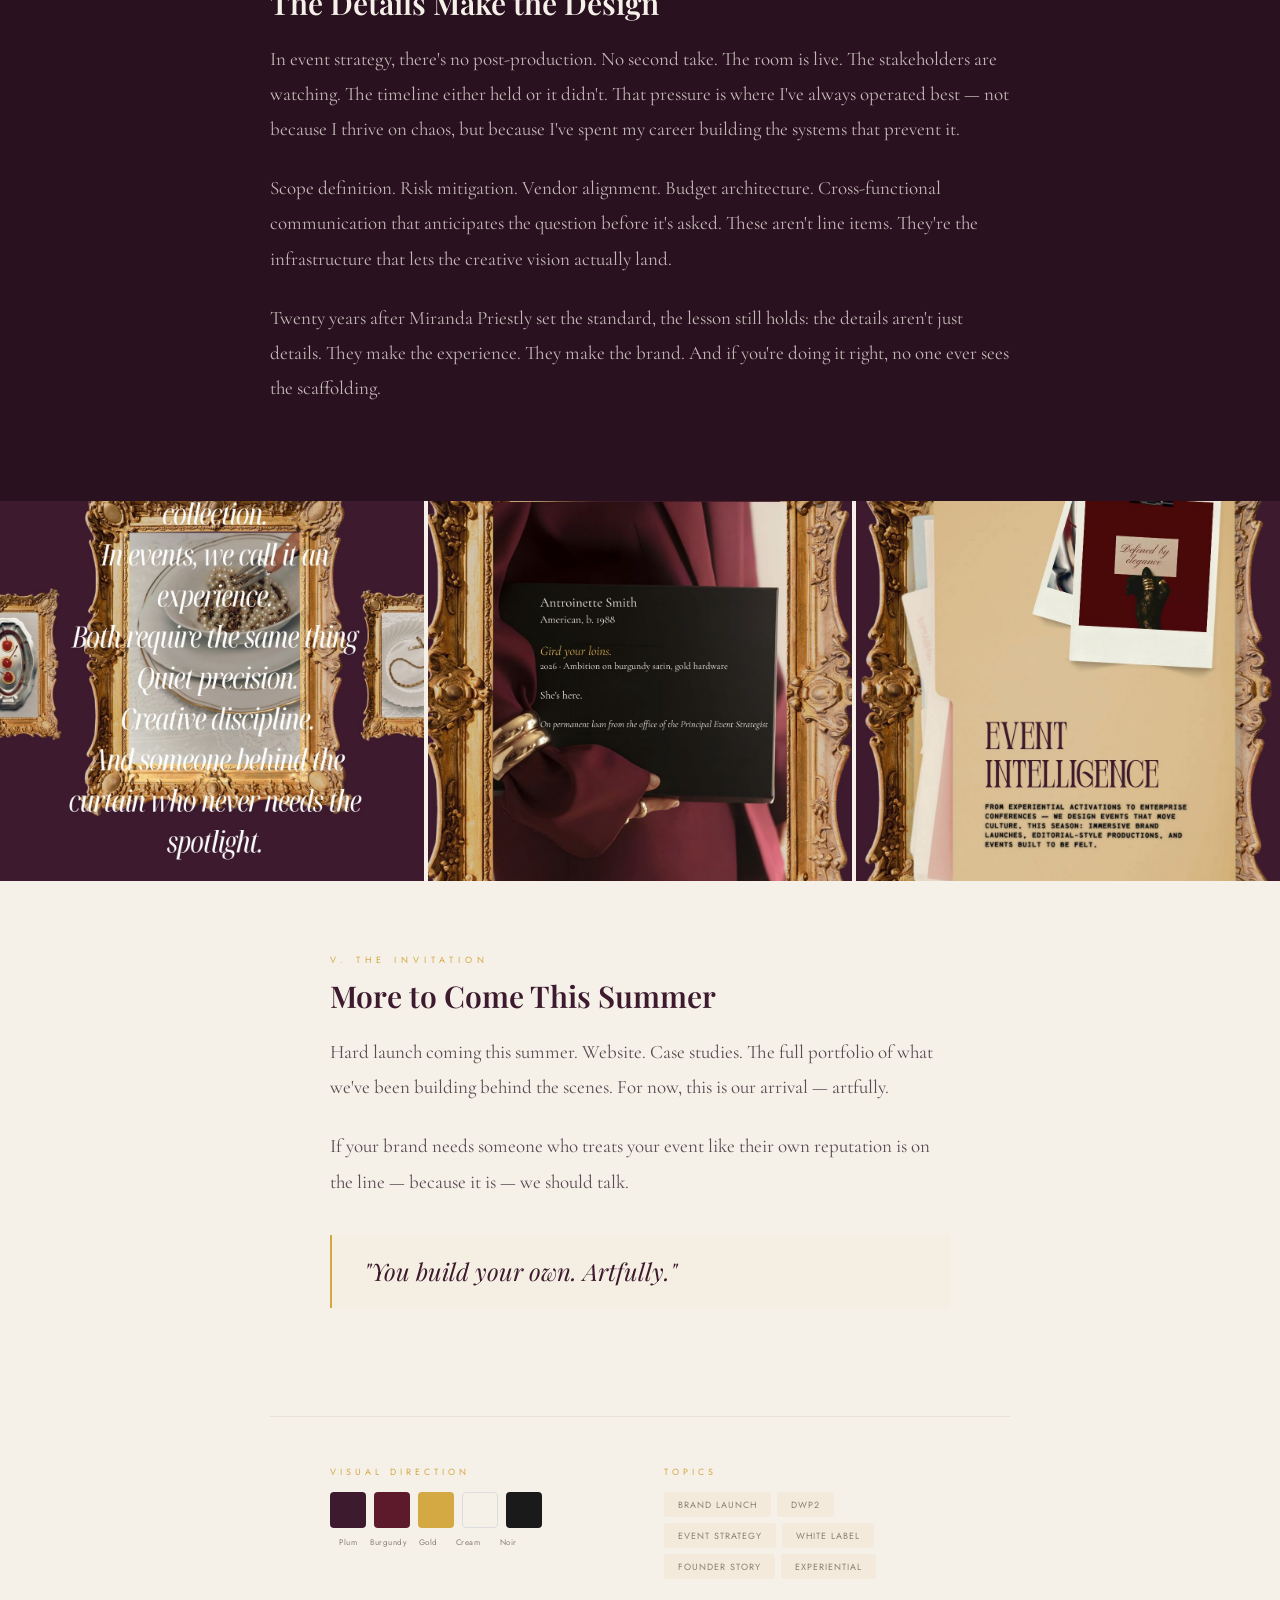
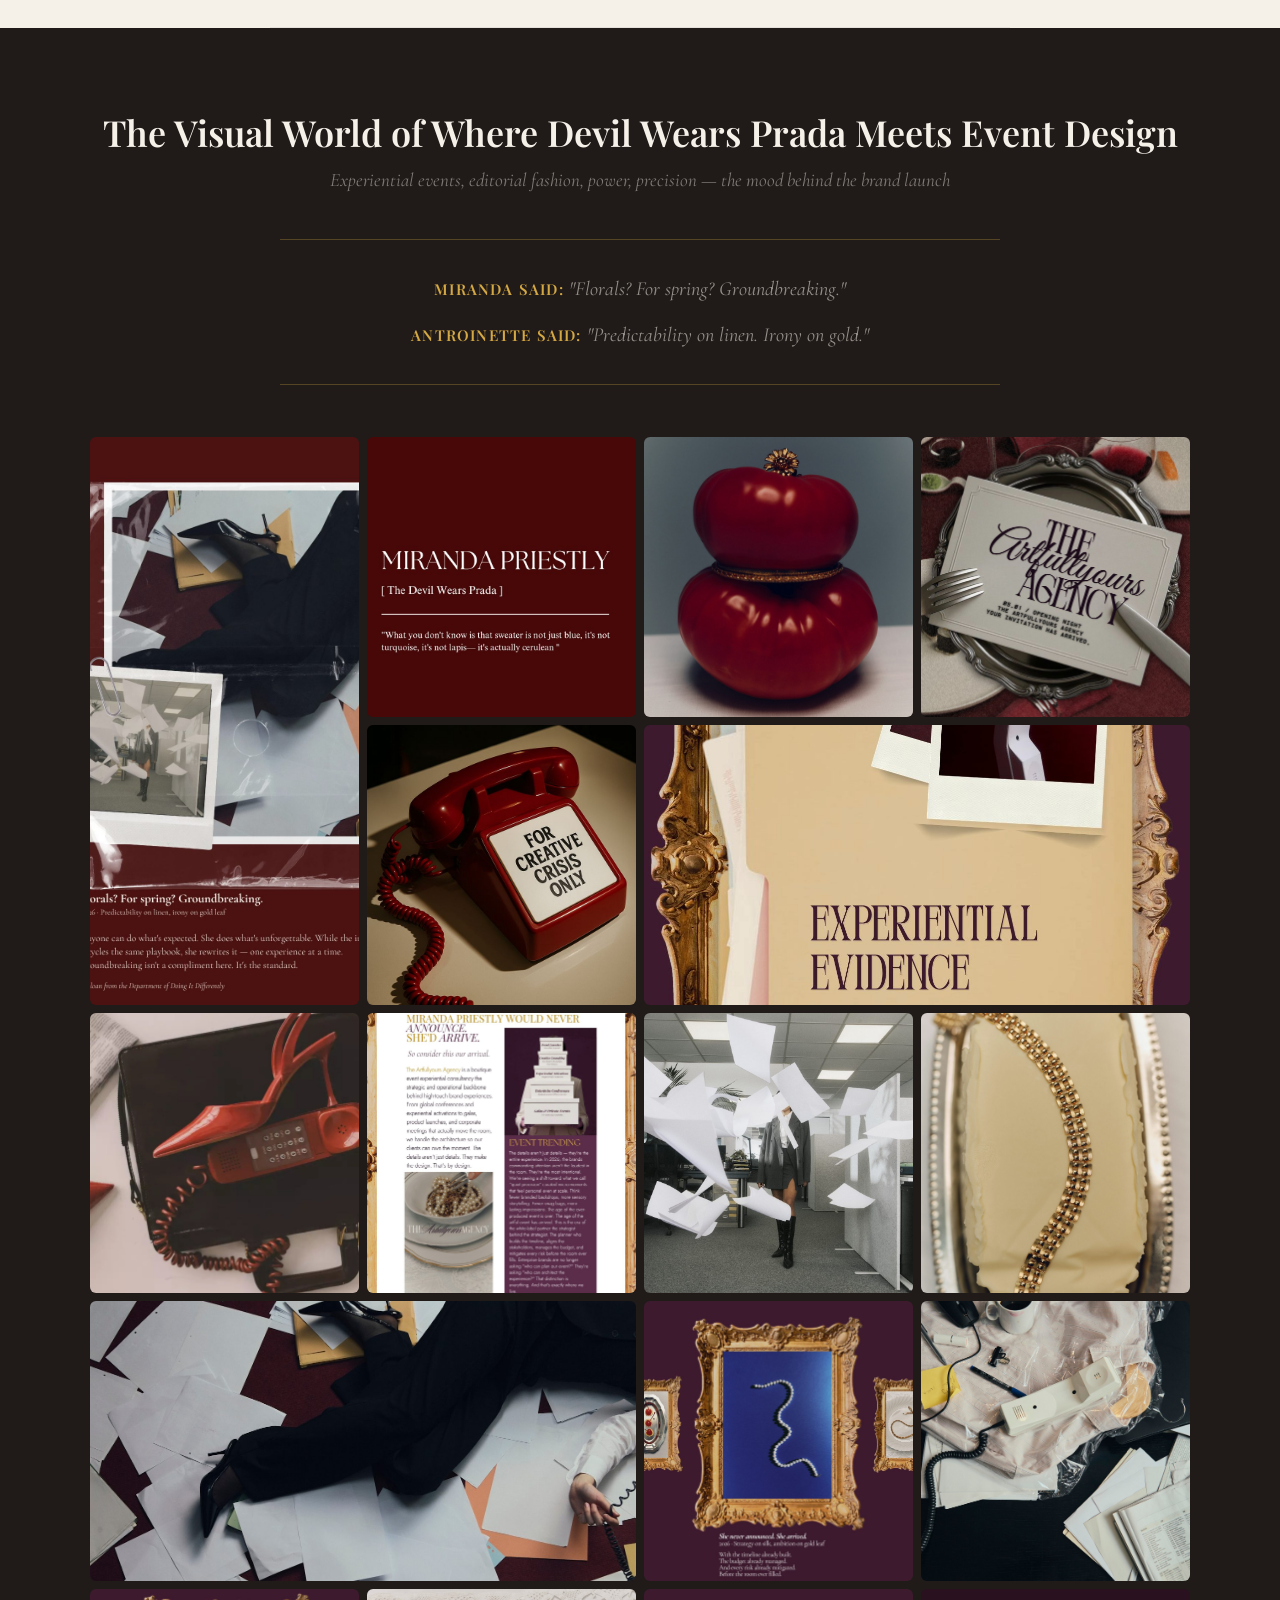
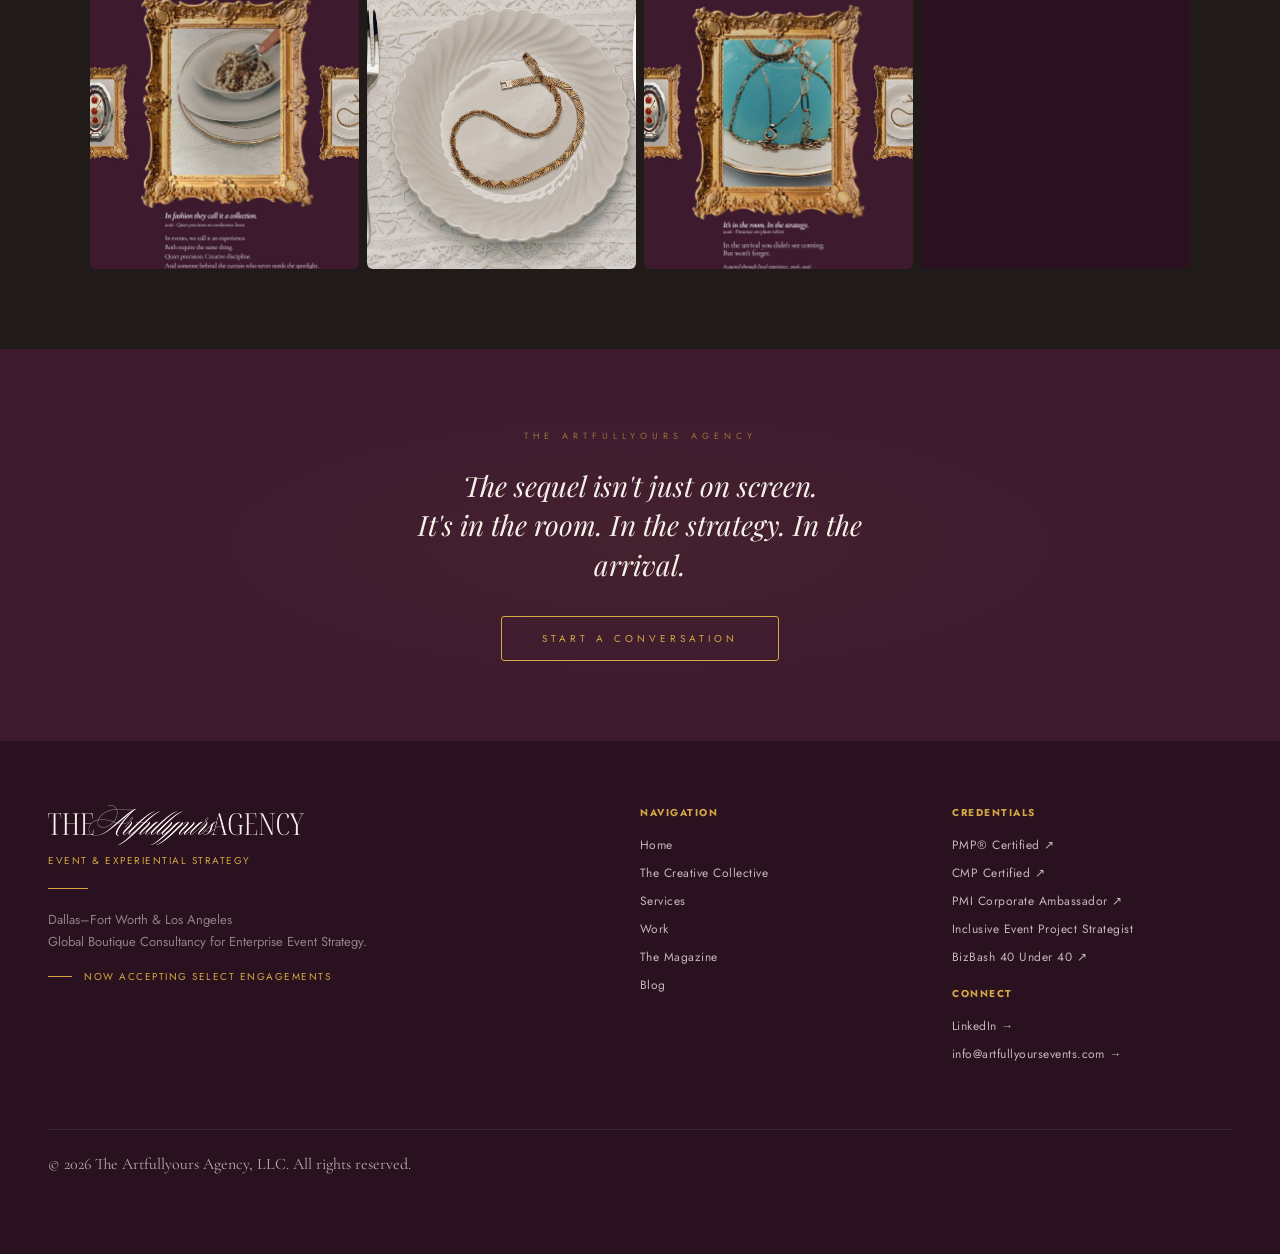
==== commit de21a90b: "Launch v3: multi-page site (Home, Collective, Services, Work, Gifting, Magazine, Edition 02, Lookboo" ====
--- a/blog/index.html
+++ b/blog/index.html
@@ -759,10 +759,11 @@
       <img src="[data-uri]" alt="The Artfullyours Agency" class="nav-logo-img" />
     </a>
     <nav class="site-nav">
-      <a href="https://www.artfullyoursevents.com/#about">About</a>
-      <a href="https://www.artfullyoursevents.com/#services">Services</a>
-      <a href="https://www.artfullyoursevents.com/#work">Work</a>
-      <a href="https://www.artfullyoursevents.com/#leadership">Leadership</a>
+      <a href="/">Home</a>
+      <a href="/collective.html">The Creative Collective</a>
+      <a href="/services.html">Services</a>
+      <a href="/work.html">Work</a>
+      <a href="/magazine.html">The Magazine</a>
       <a href="/blog/" class="active">Blog</a>
       <a href="mailto:info@artfullyoursevents.com" class="nav-cta nav-cta-desktop">Start a Conversation</a>
     </nav>
@@ -1071,17 +1072,17 @@
         <div class="footer-nav">
           <h4>Navigation</h4>
           <a href="/">Home</a>
-          <a href="/#about">About</a>
-          <a href="/#services">Services</a>
-          <a href="/#work">Work</a>
-          <a href="/#leadership">Leadership</a>
+          <a href="/collective.html">The Creative Collective</a>
+          <a href="/services.html">Services</a>
+          <a href="/work.html">Work</a>
+          <a href="/magazine.html">The Magazine</a>
           <a href="/blog">Blog</a>
         </div>
         <div class="footer-credentials">
           <h4>Credentials</h4>
           <a href="https://www.credly.com/users/antroinette-smith" target="_blank">PMP® Certified ↗︎</a>
           <a href="https://www.credly.com/users/antroinette-smith" target="_blank">CMP Certified ↗︎</a>
-          <a href="https://www.artfullyoursevents.com/leadership" target="_blank">PMI Corporate Ambassador ↗︎</a>
+          <a href="/services.html#pmi" target="_blank">PMI Corporate Ambassador ↗︎</a>
           <span>Inclusive Event Project Strategist</span>
           <a href="https://www.bizbash.com/bizbash-lists/brands-event-pros/article/22936275/2025-bizbash-40-under-40-antroinette-smith" target="_blank">BizBash 40 Under 40 ↗︎</a>
           <h4 style="margin-top:20px;">Connect</h4>
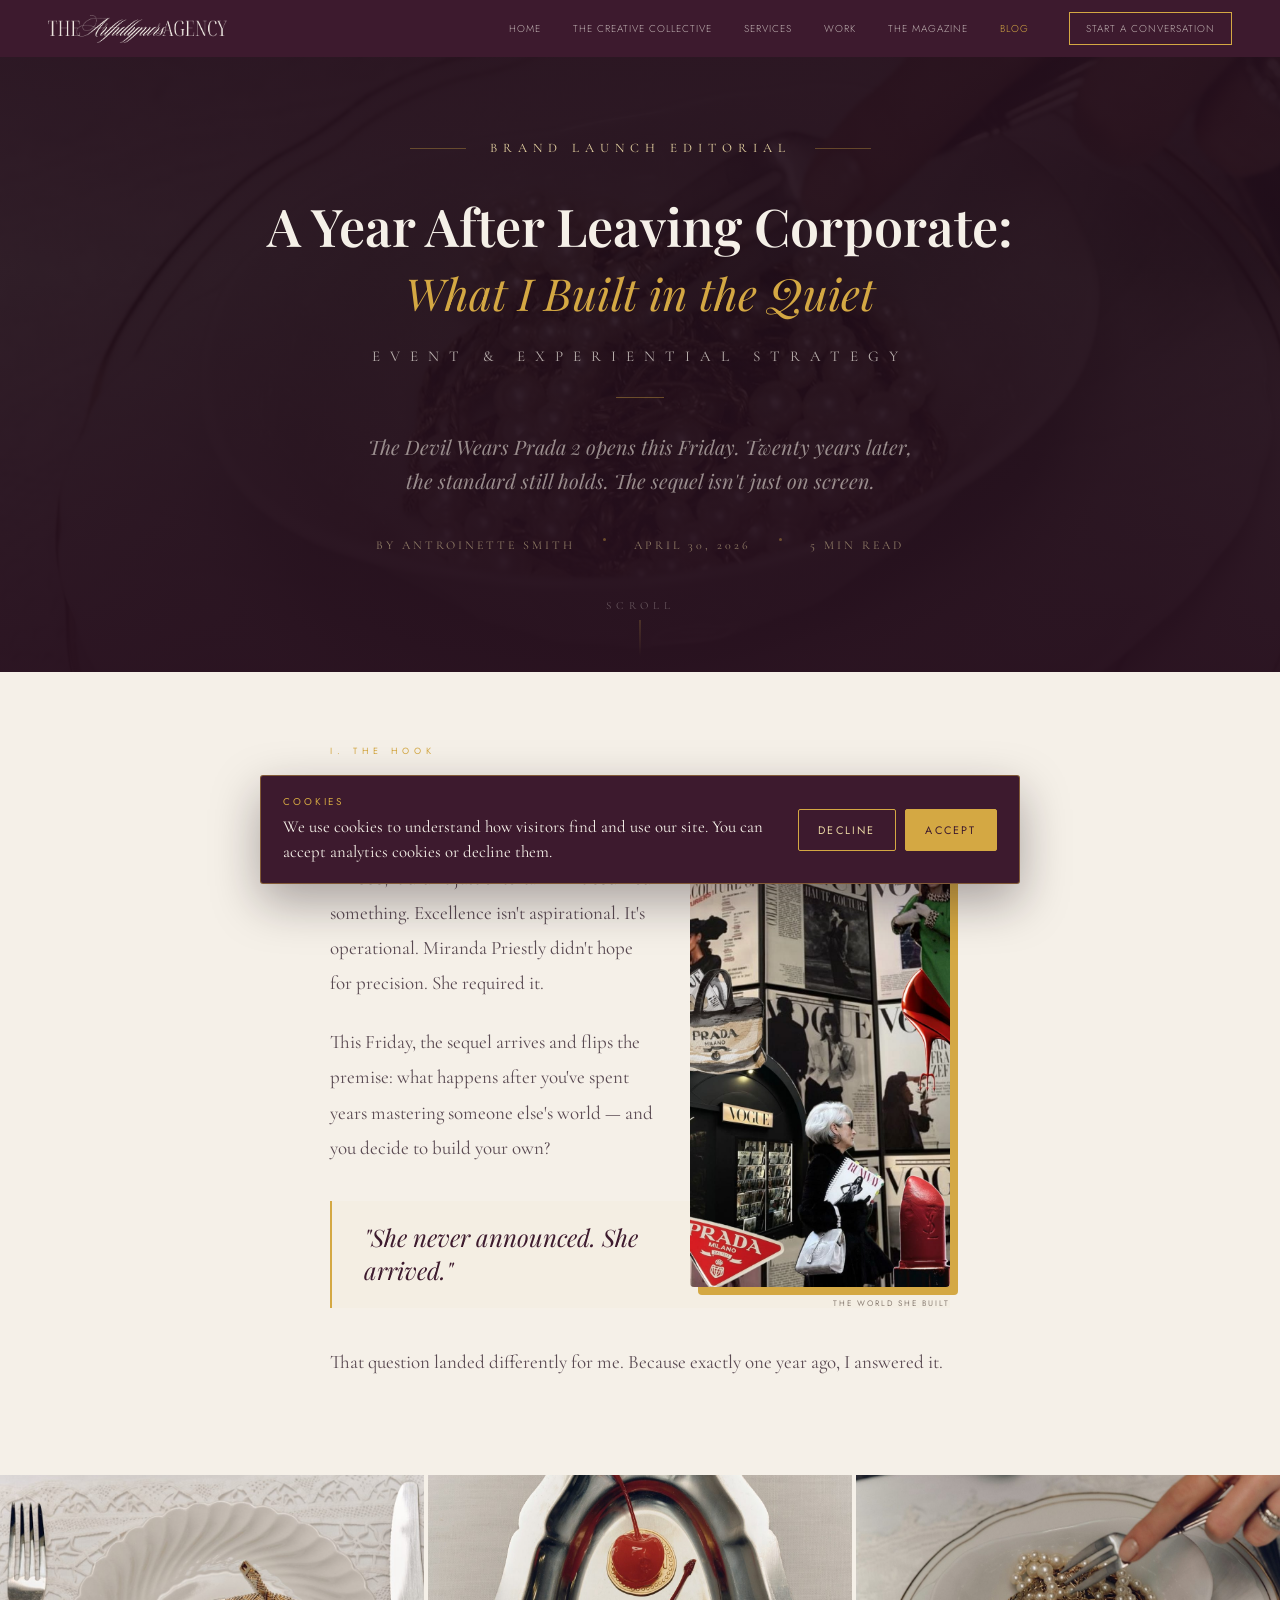
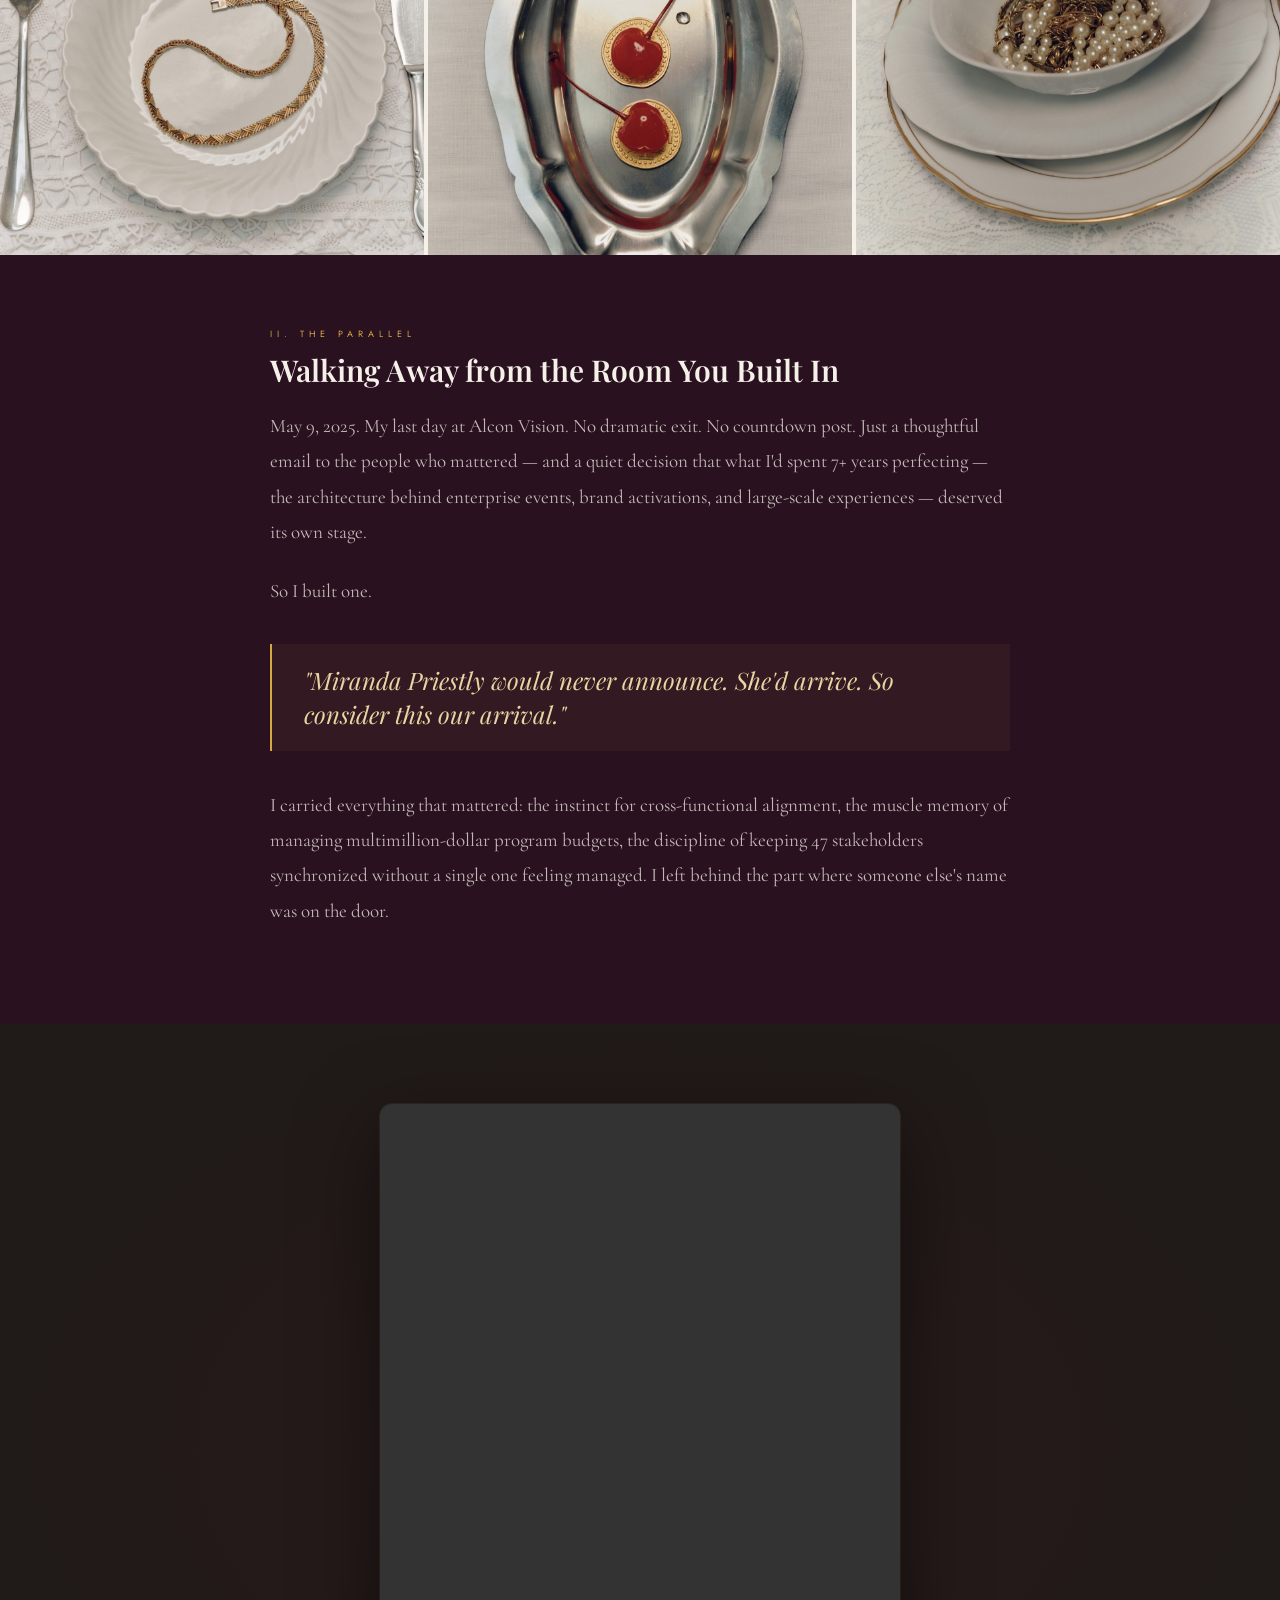
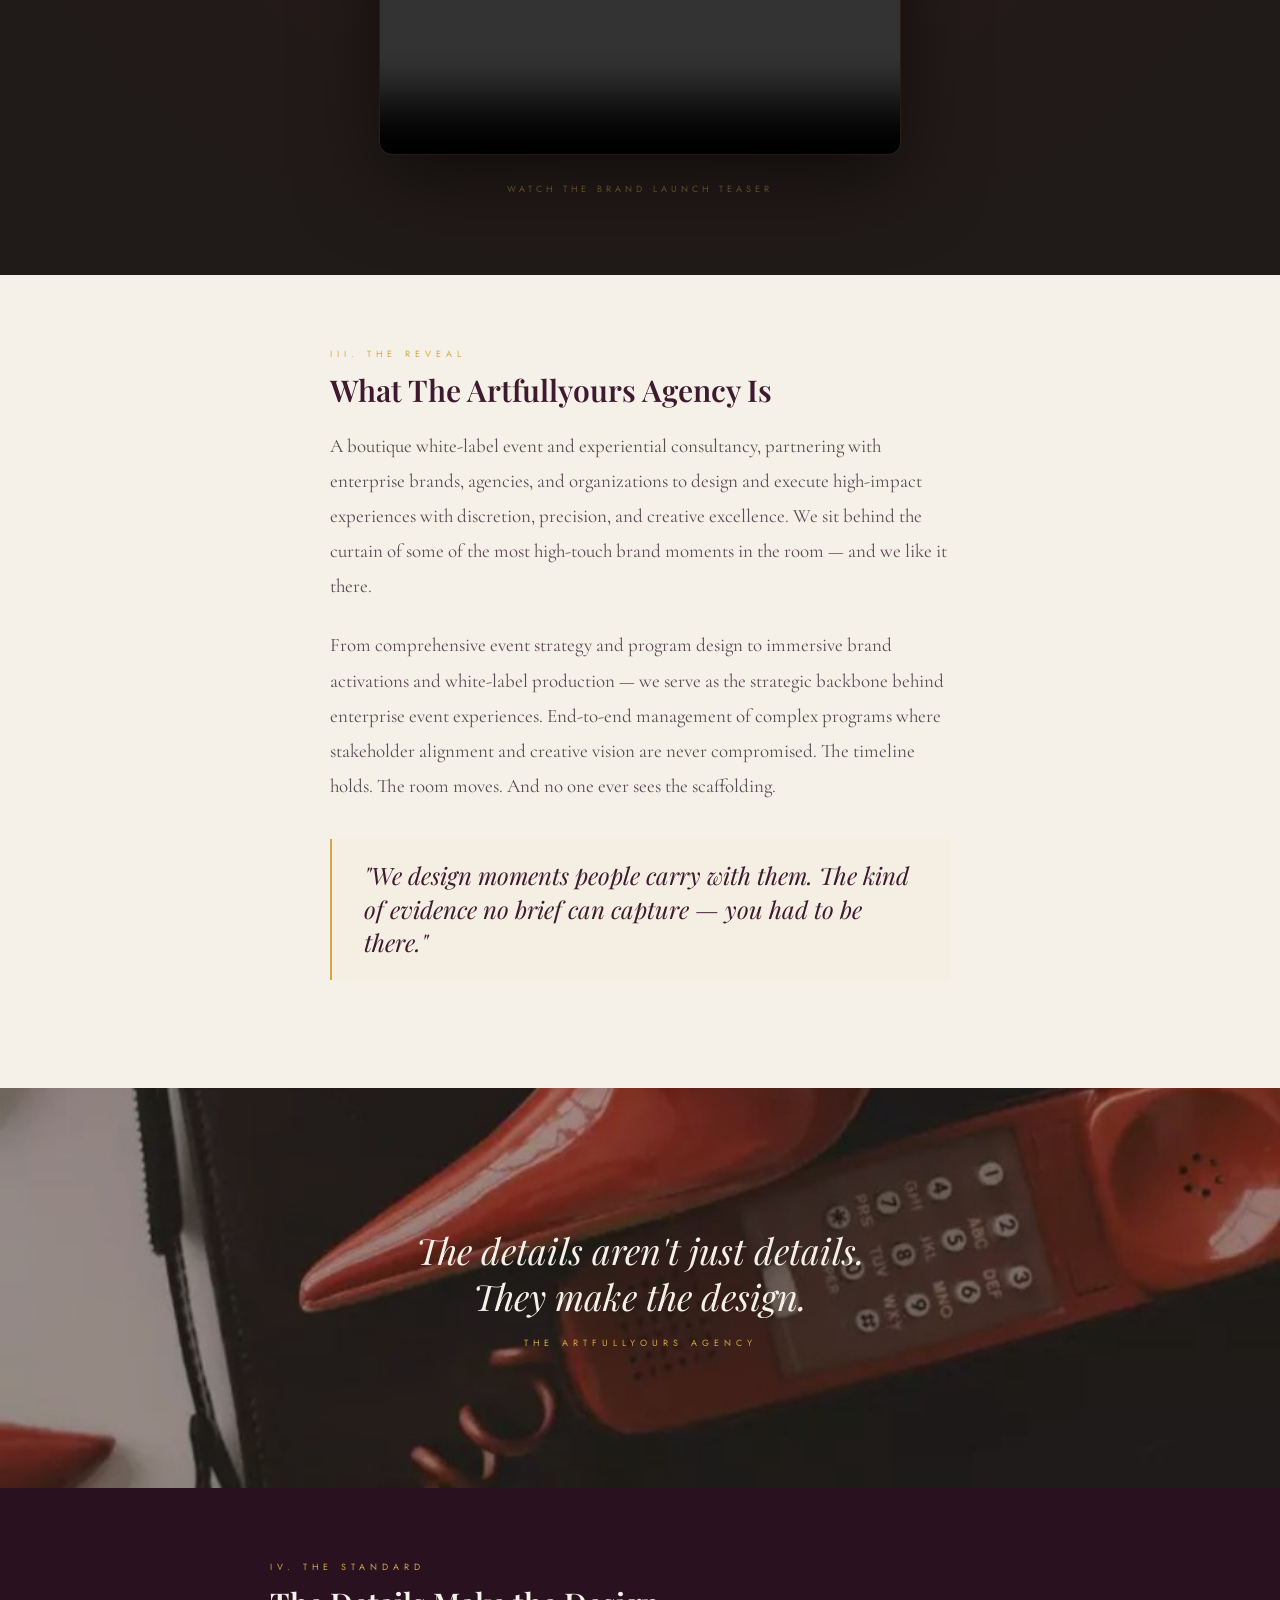
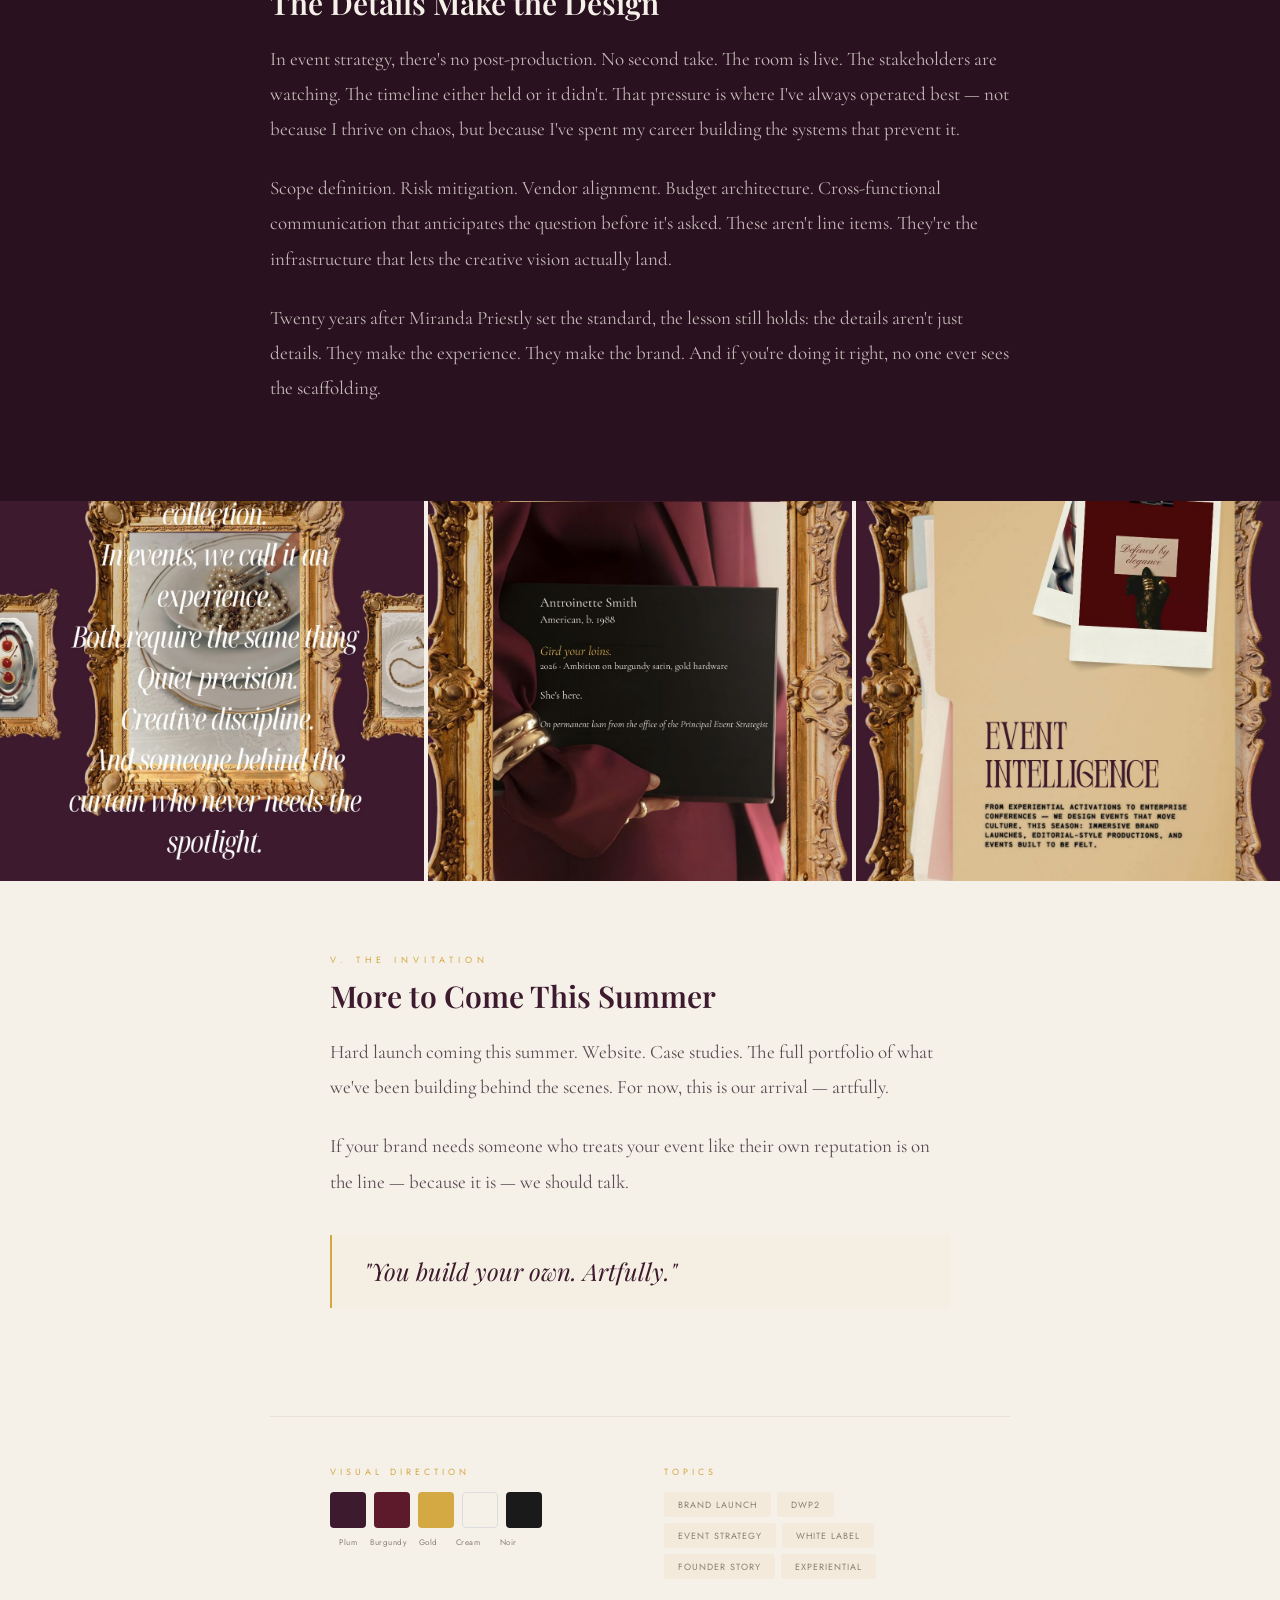
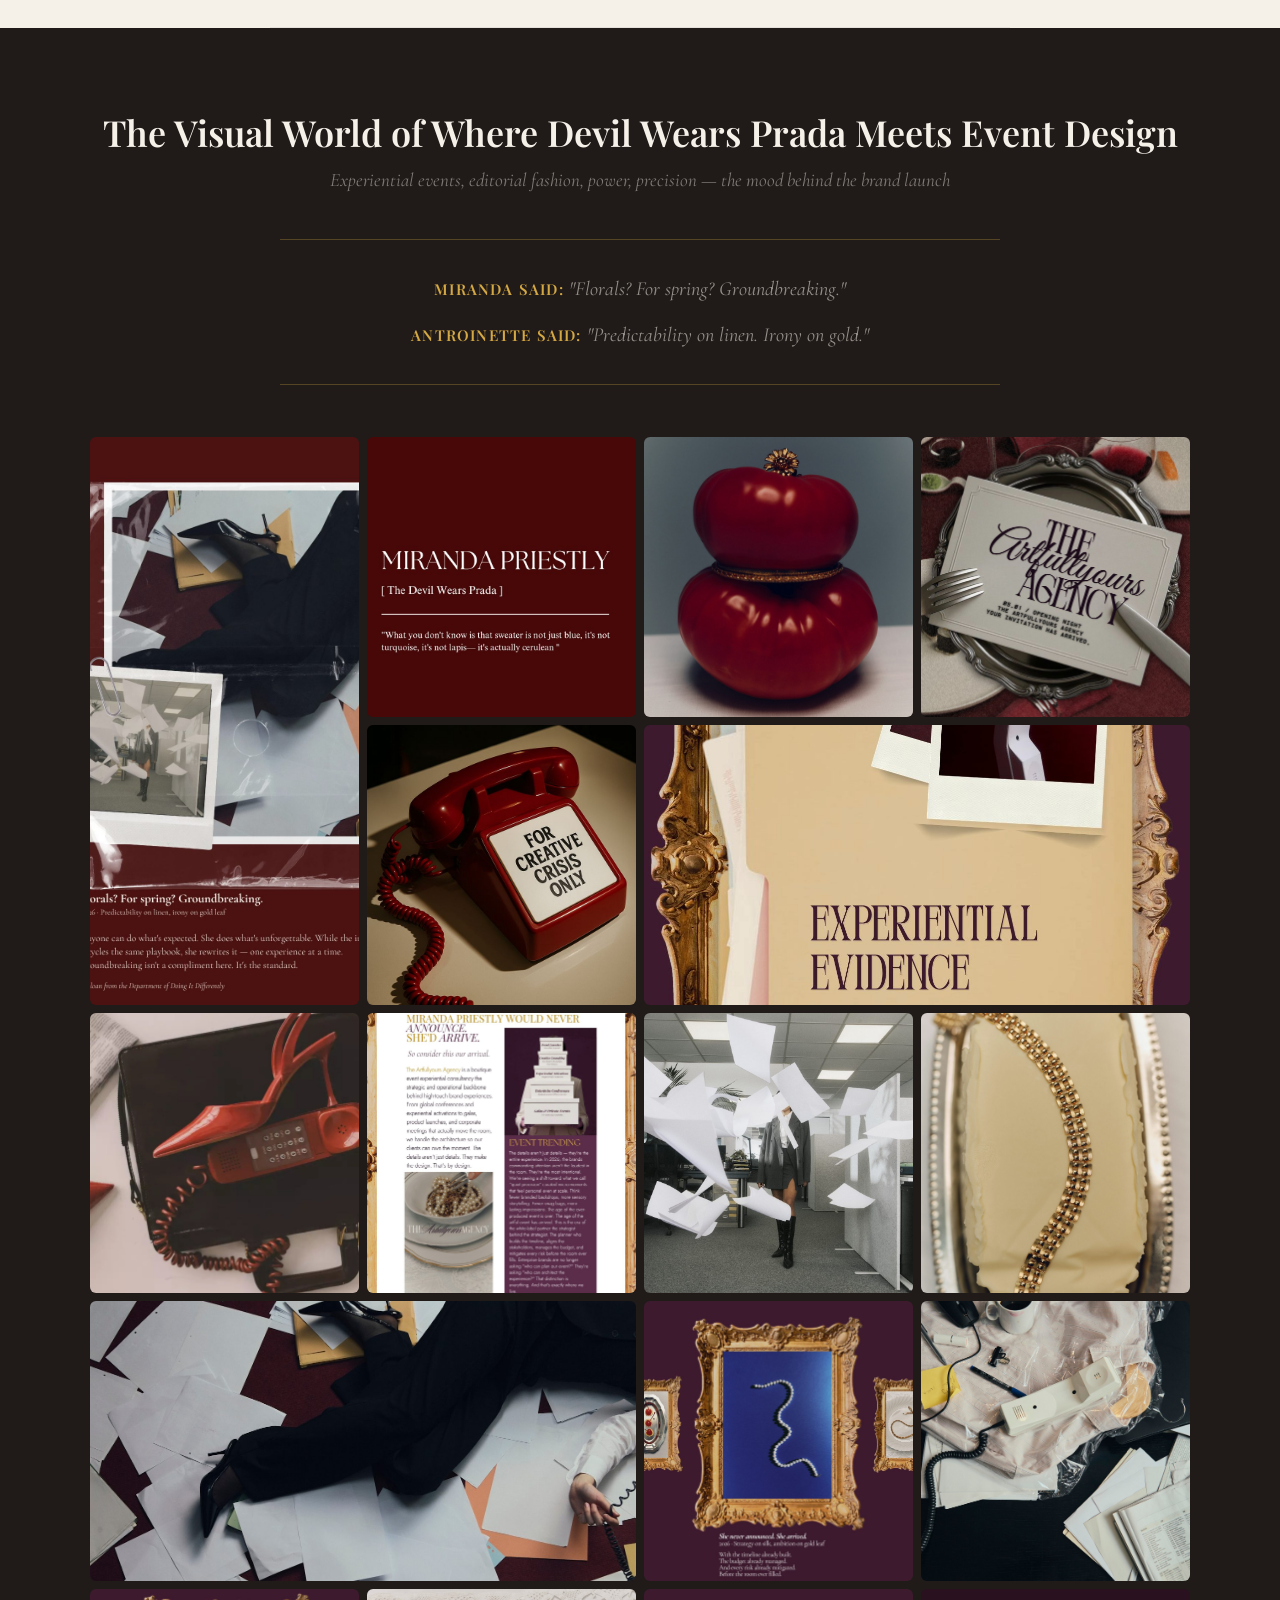
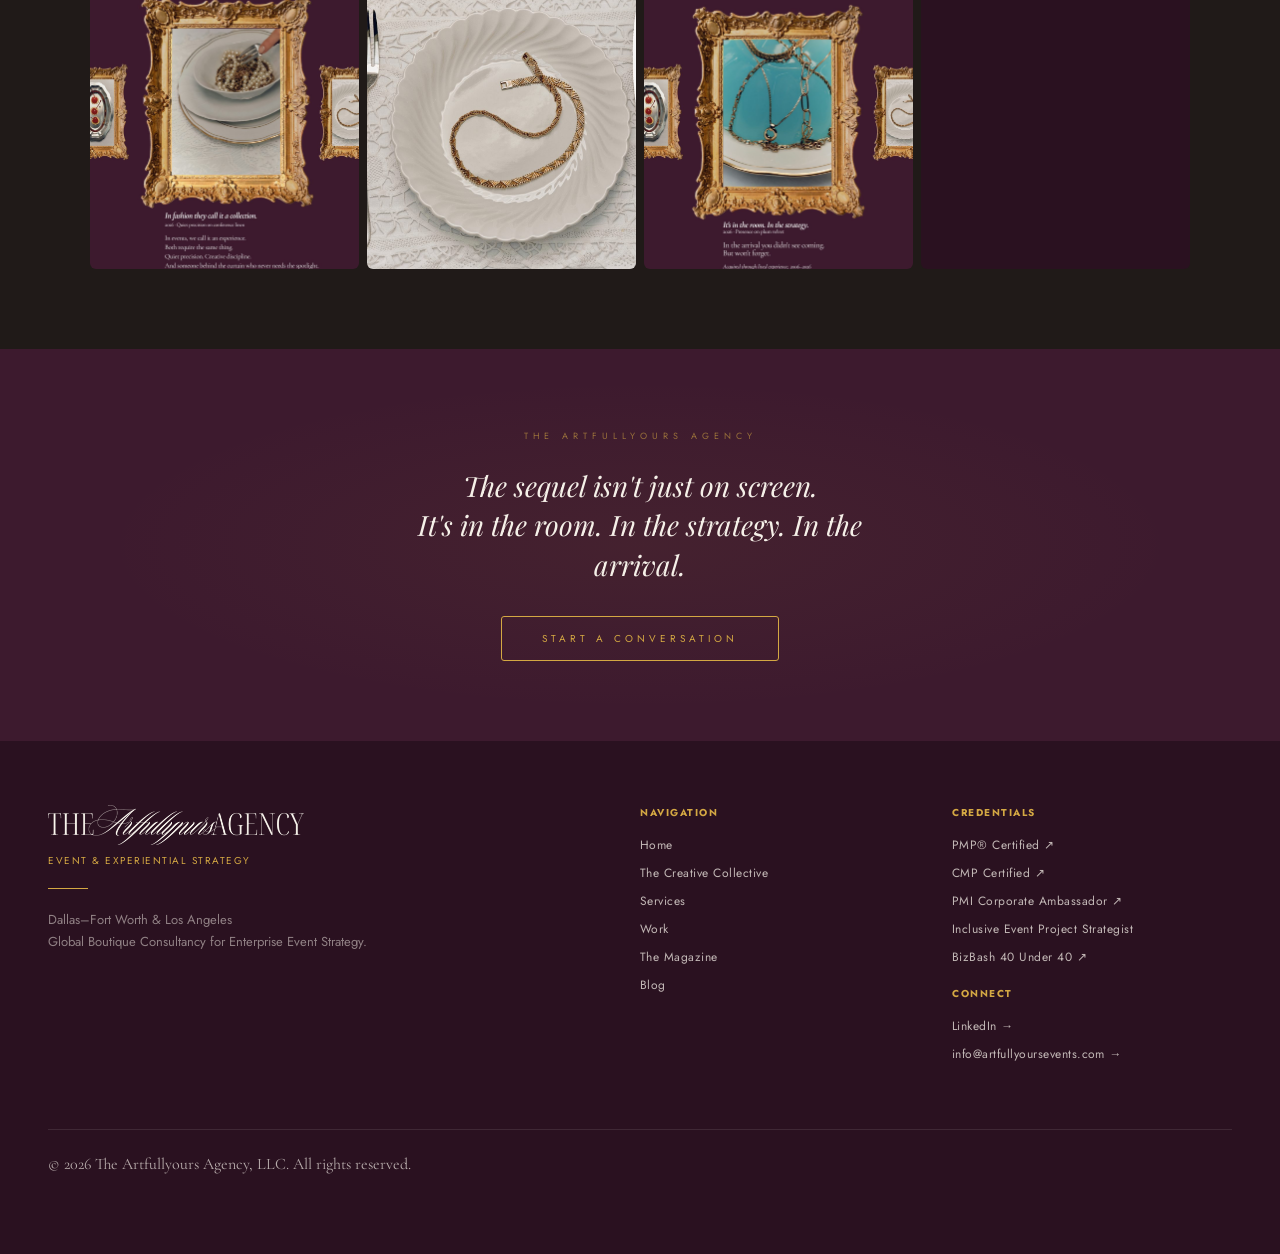
==== commit 1024e8d8: "Cookie consent banner, Google Analytics, search setup; remove Now Accepting - Add ay-consent.js: coo" ====
--- a/blog/index.html
+++ b/blog/index.html
@@ -12,6 +12,7 @@
       <meta charset="UTF-8">
 <meta name="viewport" content="width=device-width, initial-scale=1.0">
 <title>A Year After Leaving Corporate: What I Built in the Quiet | The Artfullyours Agency</title>
+<link rel="canonical" href="https://www.artfullyoursevents.com/blog/">
 <meta name="description" content="The Devil Wears Prada 2 opens this Friday. Twenty years later, the standard still holds. The sequel isn't just on screen — it's in the room. A brand launch editorial by Antroinette Smith, Founder of The Artfullyours Agency.">
 <meta property="og:title" content="A Year After Leaving Corporate: What I Built in the Quiet">
 <meta property="og:description" content="The Devil Wears Prada 2 opens this Friday. The sequel isn't just on screen. A brand launch editorial by The Artfullyours Agency.">
@@ -749,6 +750,7 @@
     .lightbox-art { flex: none; width: 100%; max-height: 40vh; }
   }
 </style>
+<script src="/ay-consent.js"></script>
 </head>
 <body>
 
@@ -1067,7 +1069,6 @@
           Dallas–Fort Worth &amp; Los Angeles<br>
           Global Boutique Consultancy for Enterprise Event Strategy.
         </div>
-        <div class="footer-accepting">Now Accepting Select Engagements</div>
       </div>
         <div class="footer-nav">
           <h4>Navigation</h4>
